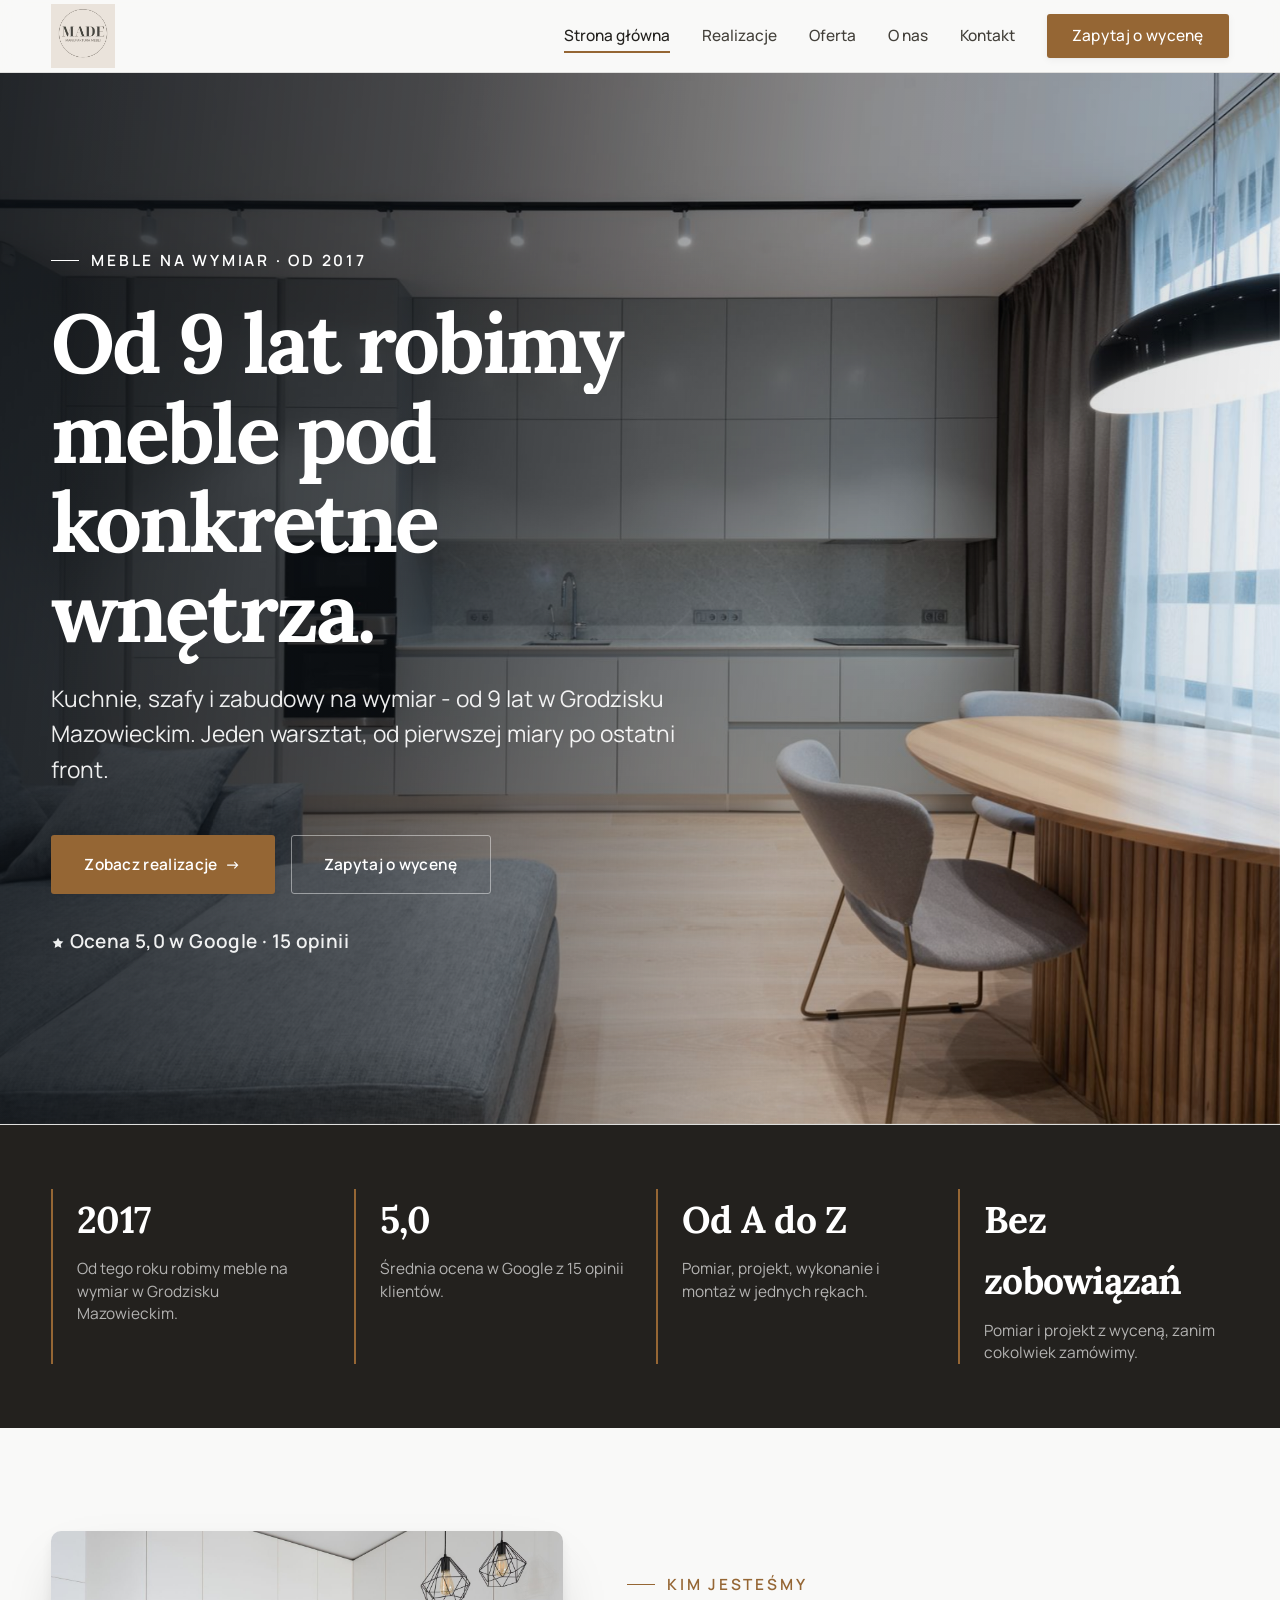
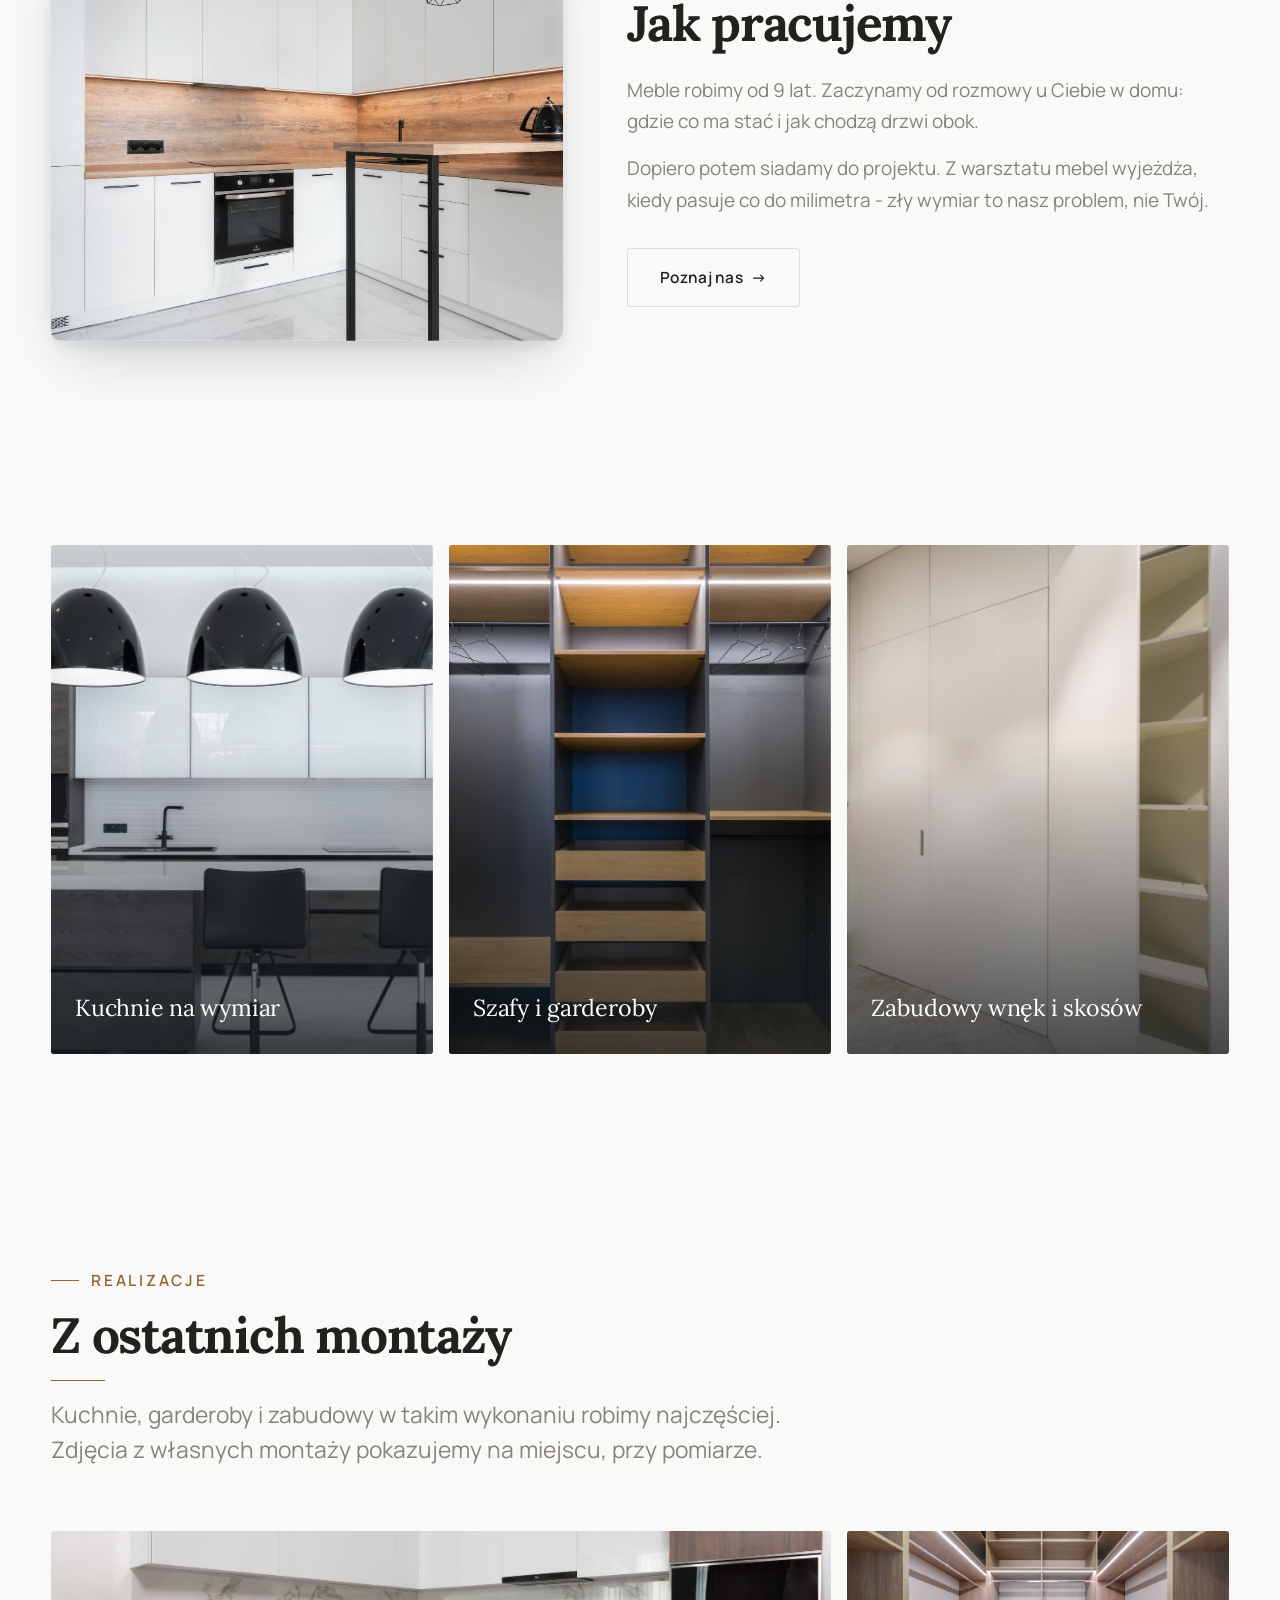
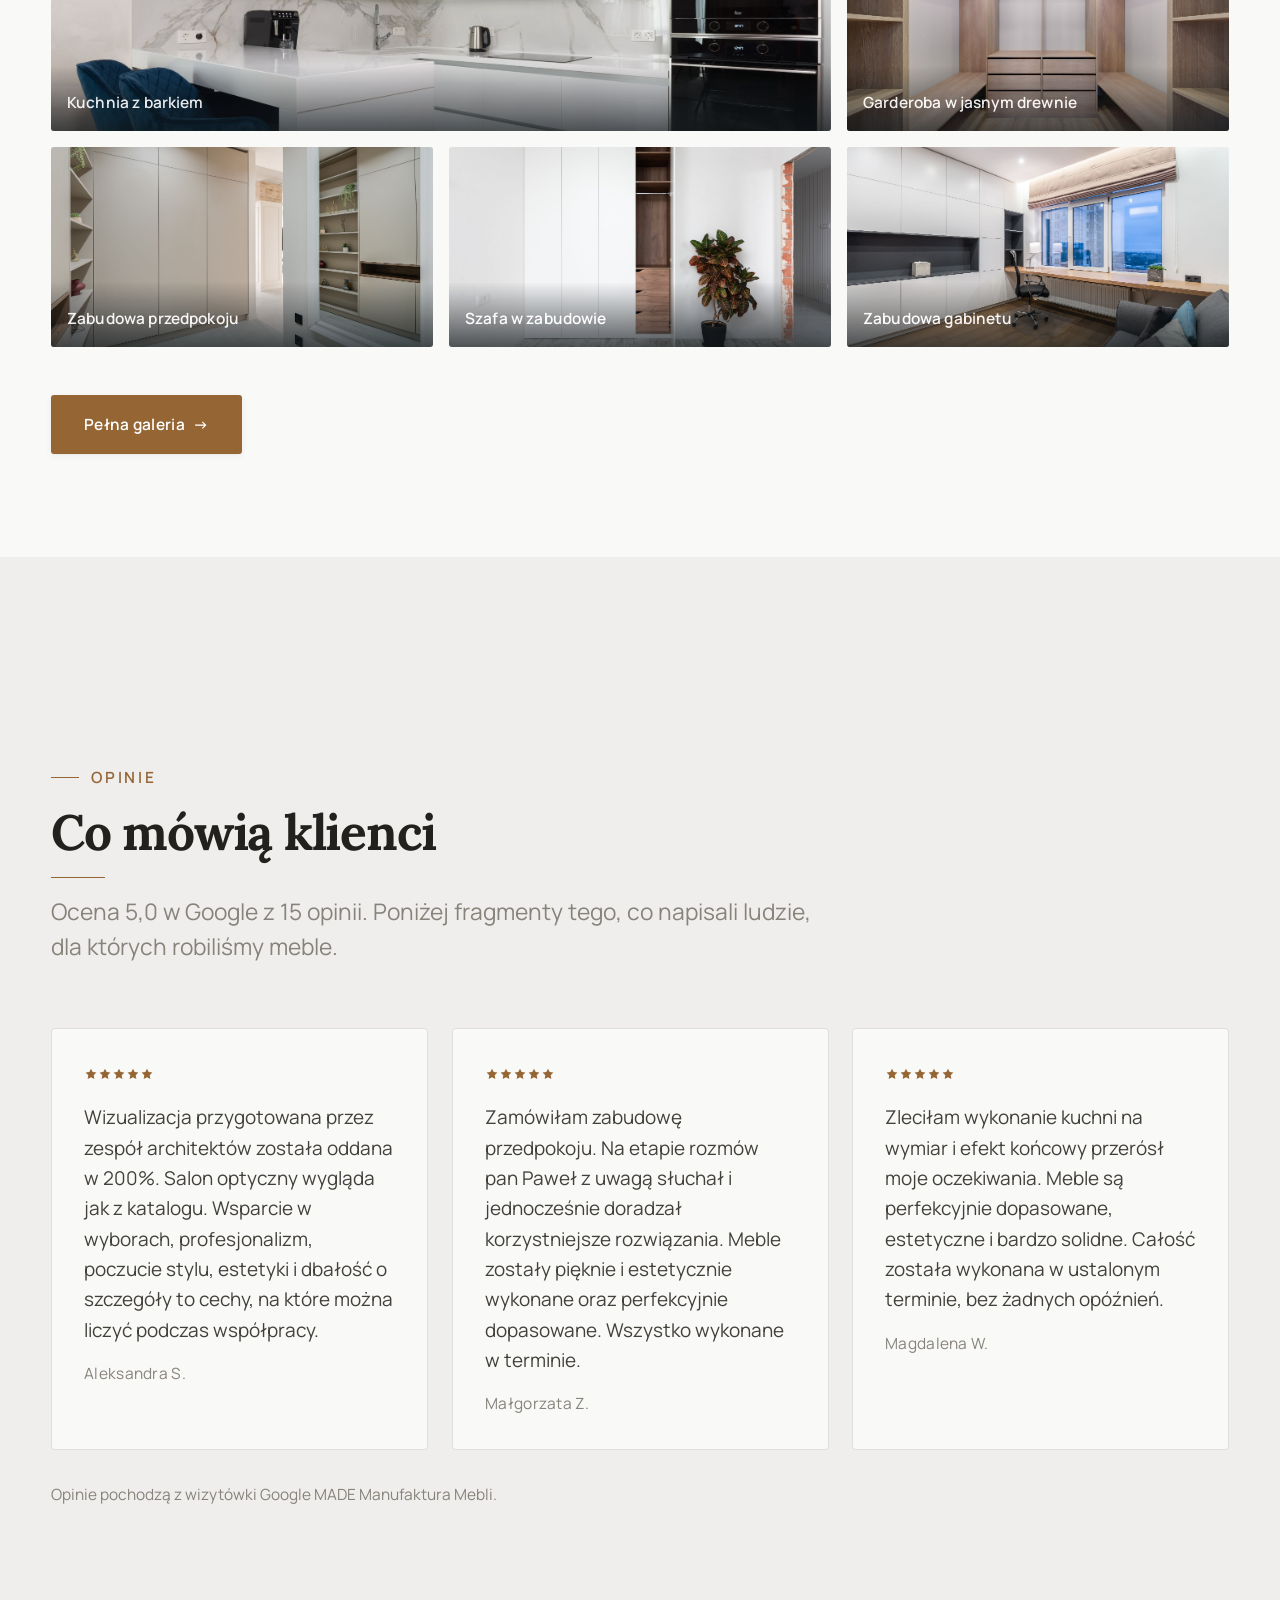
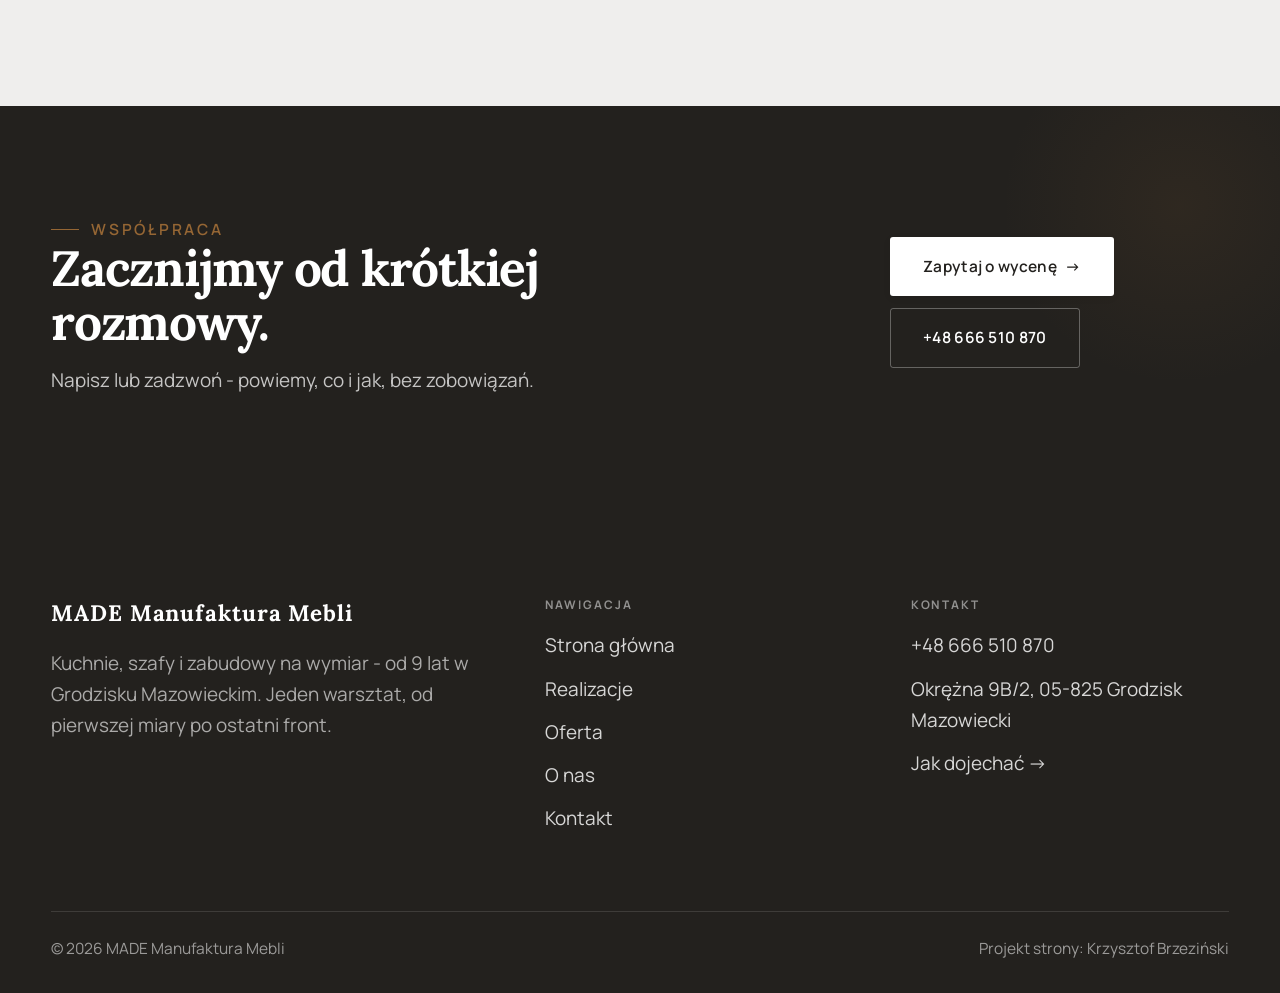
==== index.html @ d3eb8e63 "Demo strony: MADE Manufaktura Mebli (Grodzisk Mazowiecki)" ====
<!DOCTYPE html>
<html lang="pl">
<head>
<meta charset="UTF-8">
<meta name="viewport" content="width=device-width, initial-scale=1.0">
<title>Meble na wymiar Grodzisk Mazowiecki - kuchnie i szafy | MADE Manufaktura Mebli</title>
<meta name="description" content="Meble na wymiar w Grodzisku Mazowieckim: kuchnie, szafy i zabudowy pod Twoje wnętrze. Bezpłatny pomiar i projekt, jedna cena, montaż z gwarancją. Zadzwoń: 666 510 870.">
<link rel="preconnect" href="https://fonts.googleapis.com">
<link rel="preconnect" href="https://fonts.gstatic.com" crossorigin>
<link href="https://fonts.googleapis.com/css2?family=Lora:wght@500;600;700&family=Manrope:wght@400;500;600&display=swap" rel="stylesheet">
<link rel="stylesheet" href="assets/styles.css">
</head>
<body>

<header class="nav">
  <div class="wrap nav-inner">
    <a class="brand brand-has-logo" href="index.html"><img class="brand-logo" src="img/logo.jpg" alt="MADE Manufaktura Mebli"></a>
    <nav class="nav-links">
      <a href="index.html" class="active">Strona główna</a>
      <a href="realizacje.html">Realizacje</a>
      <a href="oferta.html">Oferta</a>
      <a href="o-nas.html">O nas</a>
      <a href="kontakt.html">Kontakt</a>
      <a href="kontakt.html" class="btn btn-accent">Zapytaj o wycenę</a>
    </nav>
    <button class="nav-toggle" aria-label="Menu"><span></span><span></span><span></span></button>
  </div>
</header>

<section class="hero-cine">
  <img src="img/hero.jpg" alt="MADE Manufaktura Mebli - Od 9 lat robimy meble pod konkretne wnętrza. ">
  <div class="wrap">
    <div class="hero-copy">
      <span class="eyebrow">Meble na wymiar · od 2017</span>
      <h1>Od 9 lat robimy meble pod konkretne wnętrza. </h1>
      <p class="lead">Kuchnie, szafy i zabudowy na wymiar - od 9 lat w Grodzisku Mazowieckim. Jeden warsztat, od pierwszej miary po ostatni front.</p>
      <div class="hero-actions">
        <a href="realizacje.html" class="btn btn-accent">Zobacz realizacje <span class="arr">→</span></a>
        <a href="kontakt.html" class="btn btn-ghost" style="color:#fff;border-color:rgba(255,255,255,.45)">Zapytaj o wycenę</a>
      </div>
      <div style="margin-top:var(--space-6);color:#fff;font-weight:600;letter-spacing:.02em;opacity:.92"><svg class="ico-star" width="14" height="14" viewBox="0 0 24 24" style="vertical-align:-2px" aria-hidden="true"><path d="M12 2.8l2.85 5.8 6.4.93-4.63 4.5 1.1 6.37L12 17.4l-5.72 3 1.1-6.37-4.63-4.5 6.4-.93L12 2.8Z" fill="currentColor"/></svg> Ocena 5,0 w Google · 15 opinii</div>
    </div>
  </div>
</section>
<section class="strip" style="padding-block:0">
  <div class="wrap">
    <div class="item reveal"><div class="k">2017</div><div class="v">Od tego roku robimy meble na wymiar w Grodzisku Mazowieckim.</div></div>
    <div class="item reveal"><div class="k">5,0</div><div class="v">Średnia ocena w Google z 15 opinii klientów.</div></div>
    <div class="item reveal"><div class="k">Od A do Z</div><div class="v">Pomiar, projekt, wykonanie i montaż w jednych rękach.</div></div>
    <div class="item reveal"><div class="k">Bez zobowiązań</div><div class="v">Pomiar i projekt z wyceną, zanim cokolwiek zamówimy.</div></div>
  </div>
</section>
<section>
  <div class="wrap split">
    <div class="split-art reveal"><img src="img/g1.jpg" alt="MADE Manufaktura Mebli - realizacja" loading="lazy"></div>
    <div class="split-copy reveal">
      <span class="eyebrow">Kim jesteśmy</span>
      <h2>Jak pracujemy</h2>
      <p class="muted">Meble robimy od 9 lat. Zaczynamy od rozmowy u Ciebie w domu: gdzie co ma stać i jak chodzą drzwi obok.</p>
      <p class="muted">Dopiero potem siadamy do projektu. Z warsztatu mebel wyjeżdża, kiedy pasuje co do milimetra - zły wymiar to nasz problem, nie Twój.</p>
      <a href="o-nas.html" class="btn btn-ghost">Poznaj nas <span class="arr">→</span></a>
    </div>
  </div>
</section>
<section class="gateways-band">
  <div class="wrap">
    <div class="gateways">
      <a href="oferta.html" class="gateway reveal"><img src="img/g2.jpg" alt="Kuchnie na wymiar" loading="lazy"><span class="g-ttl">Kuchnie na wymiar</span></a>
      <a href="oferta.html" class="gateway reveal"><img src="img/g4.jpg" alt="Szafy i garderoby" loading="lazy"><span class="g-ttl">Szafy i garderoby</span></a>
      <a href="oferta.html" class="gateway reveal"><img src="img/g7.jpg" alt="Zabudowy wnęk i skosów" loading="lazy"><span class="g-ttl">Zabudowy wnęk i skosów</span></a>
    </div>
  </div>
</section>
<section>
  <div class="wrap">
    <div class="head reveal">
      <span class="eyebrow">Realizacje</span>
      <h2>Z ostatnich montaży</h2>
      <p>Kuchnie, garderoby i zabudowy w takim wykonaniu robimy najczęściej. Zdjęcia z własnych montaży pokazujemy na miejscu, przy pomiarze.</p>
    </div>
    <div class="gallery">
      <div class="tile t-two3 reveal"><img src="img/g3.jpg" alt="Kuchnia z barkiem" loading="lazy"><div class="cap">Kuchnia z barkiem</div></div>
      <div class="tile t-third reveal"><img src="img/g5.jpg" alt="Garderoba w jasnym drewnie" loading="lazy"><div class="cap">Garderoba w jasnym drewnie</div></div>
      <div class="tile t-third reveal"><img src="img/g6.jpg" alt="Zabudowa przedpokoju" loading="lazy"><div class="cap">Zabudowa przedpokoju</div></div>
      <div class="tile t-third reveal"><img src="img/g8.jpg" alt="Szafa w zabudowie" loading="lazy"><div class="cap">Szafa w zabudowie</div></div>
      <div class="tile t-third reveal"><img src="img/g9.jpg" alt="Zabudowa gabinetu" loading="lazy"><div class="cap">Zabudowa gabinetu</div></div>
    </div>
    <div style="margin-top:var(--space-7)" class="reveal"><a href="realizacje.html" class="btn btn-accent">Pełna galeria <span class="arr">→</span></a></div>
  </div>
</section>
<section class="opinie">
  <div class="wrap">
    <div class="head reveal">
      <span class="eyebrow">Opinie</span>
      <h2>Co mówią klienci</h2>
      <p>Ocena 5,0 w Google z 15 opinii. Poniżej fragmenty tego, co napisali ludzie, dla których robiliśmy meble.</p>
    </div>
    <div class="opinie-grid">
      <figure class="op-card reveal"><span class="op-star"><svg class="ico-star" width="14" height="14" viewBox="0 0 24 24" style="vertical-align:-2px" aria-hidden="true"><path d="M12 2.8l2.85 5.8 6.4.93-4.63 4.5 1.1 6.37L12 17.4l-5.72 3 1.1-6.37-4.63-4.5 6.4-.93L12 2.8Z" fill="currentColor"/></svg><svg class="ico-star" width="14" height="14" viewBox="0 0 24 24" style="vertical-align:-2px" aria-hidden="true"><path d="M12 2.8l2.85 5.8 6.4.93-4.63 4.5 1.1 6.37L12 17.4l-5.72 3 1.1-6.37-4.63-4.5 6.4-.93L12 2.8Z" fill="currentColor"/></svg><svg class="ico-star" width="14" height="14" viewBox="0 0 24 24" style="vertical-align:-2px" aria-hidden="true"><path d="M12 2.8l2.85 5.8 6.4.93-4.63 4.5 1.1 6.37L12 17.4l-5.72 3 1.1-6.37-4.63-4.5 6.4-.93L12 2.8Z" fill="currentColor"/></svg><svg class="ico-star" width="14" height="14" viewBox="0 0 24 24" style="vertical-align:-2px" aria-hidden="true"><path d="M12 2.8l2.85 5.8 6.4.93-4.63 4.5 1.1 6.37L12 17.4l-5.72 3 1.1-6.37-4.63-4.5 6.4-.93L12 2.8Z" fill="currentColor"/></svg><svg class="ico-star" width="14" height="14" viewBox="0 0 24 24" style="vertical-align:-2px" aria-hidden="true"><path d="M12 2.8l2.85 5.8 6.4.93-4.63 4.5 1.1 6.37L12 17.4l-5.72 3 1.1-6.37-4.63-4.5 6.4-.93L12 2.8Z" fill="currentColor"/></svg></span><blockquote>Wizualizacja przygotowana przez zespół architektów została oddana w 200%. Salon optyczny wygląda jak z katalogu. Wsparcie w wyborach, profesjonalizm, poczucie stylu, estetyki i dbałość o szczegóły to cechy, na które można liczyć podczas współpracy.</blockquote><span class="op-autor">Aleksandra S.</span></figure>
      <figure class="op-card reveal"><span class="op-star"><svg class="ico-star" width="14" height="14" viewBox="0 0 24 24" style="vertical-align:-2px" aria-hidden="true"><path d="M12 2.8l2.85 5.8 6.4.93-4.63 4.5 1.1 6.37L12 17.4l-5.72 3 1.1-6.37-4.63-4.5 6.4-.93L12 2.8Z" fill="currentColor"/></svg><svg class="ico-star" width="14" height="14" viewBox="0 0 24 24" style="vertical-align:-2px" aria-hidden="true"><path d="M12 2.8l2.85 5.8 6.4.93-4.63 4.5 1.1 6.37L12 17.4l-5.72 3 1.1-6.37-4.63-4.5 6.4-.93L12 2.8Z" fill="currentColor"/></svg><svg class="ico-star" width="14" height="14" viewBox="0 0 24 24" style="vertical-align:-2px" aria-hidden="true"><path d="M12 2.8l2.85 5.8 6.4.93-4.63 4.5 1.1 6.37L12 17.4l-5.72 3 1.1-6.37-4.63-4.5 6.4-.93L12 2.8Z" fill="currentColor"/></svg><svg class="ico-star" width="14" height="14" viewBox="0 0 24 24" style="vertical-align:-2px" aria-hidden="true"><path d="M12 2.8l2.85 5.8 6.4.93-4.63 4.5 1.1 6.37L12 17.4l-5.72 3 1.1-6.37-4.63-4.5 6.4-.93L12 2.8Z" fill="currentColor"/></svg><svg class="ico-star" width="14" height="14" viewBox="0 0 24 24" style="vertical-align:-2px" aria-hidden="true"><path d="M12 2.8l2.85 5.8 6.4.93-4.63 4.5 1.1 6.37L12 17.4l-5.72 3 1.1-6.37-4.63-4.5 6.4-.93L12 2.8Z" fill="currentColor"/></svg></span><blockquote>Zamówiłam zabudowę przedpokoju. Na etapie rozmów pan Paweł z uwagą słuchał i jednocześnie doradzał korzystniejsze rozwiązania. Meble zostały pięknie i estetycznie wykonane oraz perfekcyjnie dopasowane. Wszystko wykonane w terminie.</blockquote><span class="op-autor">Małgorzata Z.</span></figure>
      <figure class="op-card reveal"><span class="op-star"><svg class="ico-star" width="14" height="14" viewBox="0 0 24 24" style="vertical-align:-2px" aria-hidden="true"><path d="M12 2.8l2.85 5.8 6.4.93-4.63 4.5 1.1 6.37L12 17.4l-5.72 3 1.1-6.37-4.63-4.5 6.4-.93L12 2.8Z" fill="currentColor"/></svg><svg class="ico-star" width="14" height="14" viewBox="0 0 24 24" style="vertical-align:-2px" aria-hidden="true"><path d="M12 2.8l2.85 5.8 6.4.93-4.63 4.5 1.1 6.37L12 17.4l-5.72 3 1.1-6.37-4.63-4.5 6.4-.93L12 2.8Z" fill="currentColor"/></svg><svg class="ico-star" width="14" height="14" viewBox="0 0 24 24" style="vertical-align:-2px" aria-hidden="true"><path d="M12 2.8l2.85 5.8 6.4.93-4.63 4.5 1.1 6.37L12 17.4l-5.72 3 1.1-6.37-4.63-4.5 6.4-.93L12 2.8Z" fill="currentColor"/></svg><svg class="ico-star" width="14" height="14" viewBox="0 0 24 24" style="vertical-align:-2px" aria-hidden="true"><path d="M12 2.8l2.85 5.8 6.4.93-4.63 4.5 1.1 6.37L12 17.4l-5.72 3 1.1-6.37-4.63-4.5 6.4-.93L12 2.8Z" fill="currentColor"/></svg><svg class="ico-star" width="14" height="14" viewBox="0 0 24 24" style="vertical-align:-2px" aria-hidden="true"><path d="M12 2.8l2.85 5.8 6.4.93-4.63 4.5 1.1 6.37L12 17.4l-5.72 3 1.1-6.37-4.63-4.5 6.4-.93L12 2.8Z" fill="currentColor"/></svg></span><blockquote>Zleciłam wykonanie kuchni na wymiar i efekt końcowy przerósł moje oczekiwania. Meble są perfekcyjnie dopasowane, estetyczne i bardzo solidne. Całość została wykonana w ustalonym terminie, bez żadnych opóźnień.</blockquote><span class="op-autor">Magdalena W.</span></figure>
    </div>
    <p class="op-zrodlo reveal">Opinie pochodzą z wizytówki Google MADE Manufaktura Mebli.</p>
  </div>
</section>
<section class="cta">
  <div class="wrap">
    <div class="reveal">
      <span class="eyebrow">Współpraca</span>
      <h2>Zacznijmy od krótkiej rozmowy.</h2>
      <p>Napisz lub zadzwoń - powiemy, co i jak, bez zobowiązań.</p>
    </div>
    <div class="cta-actions reveal">
      <a href="kontakt.html" class="btn btn-light">Zapytaj o wycenę <span class="arr">→</span></a>
      <a href="tel:+48666510870" class="btn btn-ghost" style="color:#fff;border-color:rgba(255,255,255,.3)">+48 666 510 870</a>
    </div>
  </div>
</section>

<footer>
  <div class="wrap">
    <div class="foot-grid">
      <div class="foot-brand">
        <div class="name">MADE Manufaktura Mebli</div>
        <p>Kuchnie, szafy i zabudowy na wymiar - od 9 lat w Grodzisku Mazowieckim. Jeden warsztat, od pierwszej miary po ostatni front.</p>
      </div>
      <div class="foot-col">
        <h4>Nawigacja</h4>
        <a href="index.html">Strona główna</a>
        <a href="realizacje.html">Realizacje</a>
        <a href="oferta.html">Oferta</a>
        <a href="o-nas.html">O nas</a>
        <a href="kontakt.html">Kontakt</a>
      </div>
      <div class="foot-col">
        <h4>Kontakt</h4>
        <a href="tel:+48666510870">+48 666 510 870</a>
        <p>Okrężna 9B/2, 05-825 Grodzisk Mazowiecki</p>
        <a href="https://maps.app.goo.gl/CRPHok8qt2cSc8wXA" target="_blank" rel="noopener">Jak dojechać →</a>
      </div>
    </div>
    <div class="foot-bot">
      <span>© 2026 MADE Manufaktura Mebli</span>
      <span>Projekt strony: Krzysztof Brzeziński</span>
    </div>
  </div>
</footer>


<script src="assets/main.js"></script>
</body>
</html>
---- assets/styles.css ----
/* ============================================================
   STOLBASZ — premium, architektoniczny B2B fit-out
   Jasna paleta, zero brązu. System wg premium-web-craft.
   Projekt strony: Krzysztof Brzeziński
   ============================================================ */

:root{
  /* PALETA — jasna, architektoniczna, chłodna */
  --paper:#F3F1EC;          /* główne tło */
  --paper-2:#E6E3DB;        /* sekcje alternatywne (chłodny jasny szary) */
  --paper-3:#E6E3DB;        /* delikatne wypełnienia */
  --ink:#23211E;            /* tekst główny — chłodny grafit */
  --ink-soft:#43403A;       /* nagłówki drugorzędne */
  --muted:#87837A;          /* tekst poboczny */
  --line:rgba(35,33,30,.12);/* hairline */
  --accent:#8A6B3C;         /* stonowany petrol-slate — jedyny akcent */
  --accent-d:#6E5430;
  --accent-soft:rgba(138,107,60,.10);
  --dark:#23211E;           /* sekcje ciemne (stopka/CTA) */

  /* ODSTĘPY — skala 4/8 */
  --space-1:4px; --space-2:8px; --space-3:12px; --space-4:16px; --space-5:24px;
  --space-6:32px; --space-7:48px; --space-8:64px; --space-9:96px; --space-10:128px;

  /* TYPOGRAFIA — fluid clamp() (skala podbita 16.07.2026: większe, czytelniejsze litery — uwaga Adama) */
  --text-sm:clamp(.9rem,.87rem + .12vw,1rem);
  --text-base:clamp(1.08rem,1.04rem + .18vw,1.2rem);
  --text-lg:clamp(1.24rem,1.15rem + .34vw,1.44rem);
  --text-h3:clamp(1.34rem,1.22rem + .55vw,1.66rem);
  --text-h2:clamp(2.1rem,1.66rem + 2.1vw,3.1rem);
  --text-h1:clamp(2.9rem,2.1rem + 4vw,5.1rem);

  /* PROMIENIE — architektoniczne, raczej ostre */
  --r-sm:3px; --r-md:6px; --r-lg:10px;

  /* RUCH */
  --ease:cubic-bezier(.25,.46,.45,.94); --dur:.24s;

  /* CIENIE — miękkie, warstwowe */
  --sh-sm:0 1px 2px rgba(16,24,32,.04), 0 2px 8px rgba(16,24,32,.05);
  --sh-md:0 2px 6px rgba(16,24,32,.05), 0 12px 28px -8px rgba(16,24,32,.12);
  --sh-lg:0 6px 14px rgba(16,24,32,.07), 0 26px 56px -18px rgba(16,24,32,.22);

  --hairline:1px solid var(--line);

  --font-display:'Lora',serif;
  --font-body:'Manrope',sans-serif;
}

*{box-sizing:border-box;margin:0;padding:0}
html{scroll-behavior:smooth}
body{
  font-family:var(--font-body);
  font-size:var(--text-base);
  line-height:1.65;
  color:var(--ink);
  background:var(--paper);
  -webkit-font-smoothing:antialiased;
  text-rendering:optimizeLegibility;
}
img{max-width:100%;display:block}
a{color:inherit;text-decoration:none}

.wrap{width:min(92%,1180px);margin-inline:auto}
section{padding-block:clamp(52px,6.5vw,96px)}

h1,h2,h3{font-family:var(--font-display);font-weight:700;line-height:1.08;letter-spacing:-.02em;color:var(--ink)}
h1{font-size:var(--text-h1);letter-spacing:-.035em}
h2{font-size:var(--text-h2);letter-spacing:-.025em}
h3{font-size:var(--text-h3)}
p{max-width:65ch}

.eyebrow{
  font-family:var(--font-body);
  font-size:var(--text-sm);
  font-weight:600;
  letter-spacing:.18em;
  text-transform:uppercase;
  color:var(--accent);
  display:inline-flex;align-items:center;gap:var(--space-3);
}
.eyebrow::before{content:"";width:28px;height:1px;background:var(--accent);display:inline-block}

.muted{color:var(--muted)}
.lead{font-size:var(--text-lg);line-height:1.55;color:var(--ink-soft);max-width:50ch}

/* ---------- BUTTONS ---------- */
.btn{
  display:inline-flex;align-items:center;gap:var(--space-2);
  font-weight:600;font-size:var(--text-sm);letter-spacing:.02em;
  padding:var(--space-4) var(--space-6);
  border-radius:var(--r-sm);
  transition:transform var(--dur) var(--ease),box-shadow var(--dur) var(--ease),background var(--dur) var(--ease);
  cursor:pointer;border:1px solid transparent;
}
.btn-accent{background:var(--accent);color:#fff;box-shadow:var(--sh-sm)}
.btn-accent:hover{background:var(--accent-d);transform:translateY(-2px);box-shadow:var(--sh-md)}
.btn-accent:active{transform:translateY(0);box-shadow:var(--sh-sm)}
.btn-ghost{background:transparent;color:var(--ink);border-color:var(--line)}
.btn-ghost:hover{border-color:var(--accent);color:var(--accent);transform:translateY(-2px)}
.btn-light{background:#fff;color:var(--ink);box-shadow:var(--sh-sm)}
.btn-light:hover{transform:translateY(-2px);box-shadow:var(--sh-md)}
.btn .arr{transition:transform var(--dur) var(--ease)}
.btn:hover .arr{transform:translateX(4px)}

/* ---------- NAV ---------- */
.nav{
  position:sticky;top:0;z-index:50;
  background:color-mix(in srgb,var(--paper) 88%,transparent);
  backdrop-filter:saturate(140%) blur(10px);
  border-bottom:var(--hairline);
}
.nav-inner{display:flex;align-items:center;justify-content:space-between;height:72px}
.brand{display:flex;flex-direction:column;line-height:1}
.brand .name{font-family:var(--font-display);font-weight:800;font-size:1.35rem;letter-spacing:.04em}
.brand .sub{font-size:.62rem;letter-spacing:.34em;text-transform:uppercase;color:var(--muted);margin-top:5px}
.nav-links{display:flex;align-items:center;gap:var(--space-6)}
.nav-links a{font-size:var(--text-sm);font-weight:500;color:var(--ink-soft);position:relative;padding-block:4px;transition:color var(--dur) var(--ease)}
.nav-links a::after{content:"";position:absolute;left:0;bottom:0;width:0;height:1.5px;background:var(--accent);transition:width var(--dur) var(--ease)}
.nav-links a:hover,.nav-links a.active{color:var(--ink)}
.nav-links a:hover::after,.nav-links a.active::after{width:100%}
.nav-links .btn{padding:var(--space-2) var(--space-5)}
/* przyciski w nav: właściwy kolor (przebij .nav-links a) + bez podkreślenia */
.nav-links a.btn-accent{color:#fff}
.nav-links a.btn-ghost,.nav-links a.btn-light{color:var(--ink)}
.nav-links a.btn::after{display:none}
.nav-toggle{display:none;background:none;border:none;cursor:pointer;flex-direction:column;gap:5px;padding:8px}
.nav-toggle span{width:24px;height:2px;background:var(--ink);transition:var(--dur)}

/* ---------- HERO (split) ---------- */
.hero{position:relative;overflow:hidden;border-bottom:var(--hairline)}
.hero-grid{display:grid;grid-template-columns:1.05fr .95fr;gap:clamp(24px,4vw,60px);align-items:center;
  padding-block:clamp(36px,4.5vw,64px)}
.hero-copy .eyebrow{margin-bottom:var(--space-5)}
.hero-copy h1{margin-bottom:var(--space-5)}
.hero-copy .lead{margin-bottom:var(--space-7)}
.hero-actions{display:flex;flex-wrap:wrap;gap:var(--space-4)}
.hero-art{position:relative;aspect-ratio:4/3;border-radius:var(--r-lg);overflow:hidden;box-shadow:var(--sh-lg)}
.hero-art img{width:100%;height:100%;object-fit:cover}
.hero-art::after{content:"";position:absolute;inset:0;background:linear-gradient(180deg,transparent 55%,rgba(18,24,28,.28))}
.hero-badge{position:absolute;left:var(--space-5);bottom:var(--space-5);z-index:2;
  background:rgba(252,252,251,.94);backdrop-filter:blur(4px);
  border-radius:var(--r-md);padding:var(--space-4) var(--space-5);box-shadow:var(--sh-md);max-width:78%}
.hero-badge strong{display:block;font-family:var(--font-display);font-size:1rem;letter-spacing:-.01em}
.hero-badge span{font-size:var(--text-sm);color:var(--muted)}

/* ---------- HERO duży / kinowy (strona główna) ---------- */
.hero-cine{position:relative;min-height:clamp(560px,82vh,840px);min-height:clamp(560px,82svh,840px);display:flex;align-items:center;overflow:hidden;border-bottom:var(--hairline)}
.hero-cine>img{position:absolute;inset:0;width:100%;height:100%;object-fit:cover;z-index:0}
.hero-cine::after{content:"";position:absolute;inset:0;z-index:1;
  background:linear-gradient(95deg,rgba(13,18,23,.86) 0%,rgba(13,18,23,.64) 32%,rgba(13,18,23,.24) 62%,rgba(13,18,23,.04) 100%)}
.hero-cine .wrap{position:relative;z-index:2;padding-block:var(--space-8)}
.hero-cine .hero-copy{max-width:660px}
.hero-cine .eyebrow{color:#fff;margin-bottom:var(--space-5)}
.hero-cine .eyebrow::before{background:#fff}
.hero-cine h1{color:#fff;margin-bottom:var(--space-5);font-size:clamp(2.9rem,2rem + 4.4vw,5.2rem)}
.hero-cine .lead{color:rgba(255,255,255,.92);max-width:48ch;margin-bottom:var(--space-7)}
.hero-cine .hero-actions{display:flex;flex-wrap:wrap;gap:var(--space-4)}
@media(max-width:680px){
  .hero-cine{min-height:clamp(520px,76vh,640px);min-height:clamp(520px,76svh,640px);align-items:flex-end}
  .hero-cine::after{background:linear-gradient(0deg,rgba(13,18,23,.9) 6%,rgba(13,18,23,.45) 55%,rgba(13,18,23,.25) 100%)}
  .hero-cine .wrap{padding-bottom:var(--space-9)}
}

/* full-bleed hero variant (podstrony) */
.pagehead{position:relative;min-height:46vh;min-height:46svh;display:flex;align-items:flex-end;overflow:hidden;border-bottom:var(--hairline)}
.pagehead img{position:absolute;inset:0;width:100%;height:100%;object-fit:cover}
.pagehead::after{content:"";position:absolute;inset:0;background:linear-gradient(180deg,rgba(18,24,28,.25),rgba(18,24,28,.62))}
.pagehead .wrap{position:relative;z-index:2;padding-block:var(--space-9);color:#fff}
.pagehead h1{color:#fff;max-width:18ch}
.pagehead .eyebrow{color:#fff}
.pagehead .eyebrow::before{background:#fff}
.pagehead p{color:rgba(255,255,255,.86);margin-top:var(--space-4);max-width:54ch}

/* ---------- STRIP (pasek skrótów / liczby) ---------- */
.strip{background:var(--dark);color:#fff}
.strip .wrap{display:grid;grid-template-columns:repeat(4,1fr);gap:var(--space-6);padding-block:var(--space-8)}
.strip .item .k{font-family:var(--font-display);font-size:clamp(1.6rem,1.2rem + 1.4vw,2.4rem);font-weight:800;letter-spacing:-.02em;color:#fff}
.strip .item .v{font-size:var(--text-sm);color:rgba(255,255,255,.66);margin-top:var(--space-2);line-height:1.45}
.strip .item{border-left:2px solid var(--accent);padding-left:var(--space-5)}

/* ---------- SECTION HEAD ---------- */
.head{max-width:48rem;margin-bottom:var(--space-8)}
.head.center{margin-inline:auto;text-align:center}
.head .eyebrow{margin-bottom:var(--space-4)}
.head h2{margin-bottom:var(--space-4)}
.head p{color:var(--muted);font-size:var(--text-lg);line-height:1.55}
.head.center p{margin-inline:auto}

/* ---------- INTRO SPLIT ---------- */
.split{display:grid;grid-template-columns:.92fr 1.08fr;gap:clamp(28px,5vw,80px);align-items:center}
.split.rev{grid-template-columns:1.08fr .92fr}
.split.rev .split-art{order:-1}
.split-art{position:relative;aspect-ratio:5/4;border-radius:var(--r-lg);overflow:hidden;box-shadow:var(--sh-lg)}
.split-art img{width:100%;height:100%;object-fit:cover}
.split-copy h2{margin-bottom:var(--space-5)}
.split-copy p+p{margin-top:var(--space-4)}
.split-copy .btn{margin-top:var(--space-6)}

/* ---------- SERVICES (zakres) ---------- */
.svc-grid{display:grid;grid-template-columns:repeat(auto-fit,minmax(280px,1fr));gap:var(--space-5)}
.svc{background:#fff;border:var(--hairline);border-radius:var(--r-md);padding:var(--space-7) var(--space-6);
  transition:transform var(--dur) var(--ease),box-shadow var(--dur) var(--ease),border-color var(--dur) var(--ease);
  position:relative;overflow:hidden}
.svc::before{content:"";position:absolute;left:0;top:0;width:3px;height:0;background:var(--accent);transition:height var(--dur) var(--ease)}
.svc:hover{transform:translateY(-4px);box-shadow:var(--sh-md);border-color:transparent}
.svc:hover::before{height:100%}
.svc .ic{font-family:var(--font-display);font-size:.8rem;font-weight:700;letter-spacing:.12em;color:var(--accent);margin-bottom:var(--space-4)}
.svc h3{margin-bottom:var(--space-3);font-size:1.22rem}
.svc p{color:var(--muted);font-size:var(--text-base);line-height:1.6}

/* big detailed service rows */
.svc-row{display:grid;grid-template-columns:.8fr 1.2fr;gap:clamp(20px,4vw,60px);align-items:center;padding-block:var(--space-8)}
.svc-row+.svc-row{border-top:var(--hairline)}
.svc-row.rev{grid-template-columns:1.2fr .8fr}
.svc-row.rev .svc-row-art{order:-1}
.svc-row-art{aspect-ratio:4/3;border-radius:var(--r-md);overflow:hidden;box-shadow:var(--sh-md)}
.svc-row-art img{width:100%;height:100%;object-fit:cover}
.svc-row h3{font-size:1.5rem;margin-bottom:var(--space-4)}
.svc-row .num{font-family:var(--font-display);font-size:.85rem;font-weight:700;letter-spacing:.14em;color:var(--accent);display:block;margin-bottom:var(--space-3)}
.svc-row ul{list-style:none;margin-top:var(--space-4);display:flex;flex-direction:column;gap:var(--space-2)}
.svc-row li{position:relative;padding-left:var(--space-5);color:var(--muted);font-size:var(--text-base)}
.svc-row li::before{content:"";position:absolute;left:0;top:.62em;width:8px;height:1px;background:var(--accent)}

/* ---------- GALLERY (realizacje) ---------- */
.gallery{display:grid;grid-template-columns:repeat(12,1fr);gap:var(--space-4);grid-auto-rows:200px}
/* GALERIA MASONRY — pionowe zdjęcia (portrety beauty/wellness) bez przycinania: kolumny, height auto */
.gallery-masonry{column-count:3;column-gap:var(--space-4)}
@media(max-width:900px){.gallery-masonry{column-count:2}}
@media(max-width:560px){.gallery-masonry{column-count:1}}
.gallery-masonry .m-tile{break-inside:avoid;margin:0 0 var(--space-4);padding:0;position:relative;overflow:hidden;border-radius:var(--r-md);border:1px solid var(--line)}
.gallery-masonry .m-tile img{width:100%;height:auto;display:block}
.gallery-masonry .m-tile .cap{position:absolute;left:0;right:0;bottom:0;padding:var(--space-4);color:#fff;background:linear-gradient(0deg,rgba(0,0,0,.55),transparent);font-size:var(--text-sm)}
.gallery-masonry .m-tile .cap small{display:block;font-weight:400;opacity:.78;letter-spacing:.04em;text-transform:uppercase;font-size:.66rem;margin-top:3px}
.tile{position:relative;overflow:hidden;border-radius:var(--r-md);box-shadow:var(--sh-sm);
  transition:transform var(--dur) var(--ease),box-shadow var(--dur) var(--ease)}
.tile img{width:100%;height:100%;object-fit:cover;transition:transform .6s var(--ease)}
.tile:hover{box-shadow:var(--sh-md)}
.tile:hover img{transform:scale(1.05)}
.tile .cap{position:absolute;left:0;right:0;bottom:0;padding:var(--space-5) var(--space-4) var(--space-4);
  background:linear-gradient(transparent,rgba(18,24,28,.78));color:#fff;
  font-size:var(--text-sm);font-weight:600;letter-spacing:.01em;
  opacity:0;transform:translateY(8px);transition:var(--dur) var(--ease)}
.tile:hover .cap{opacity:1;transform:translateY(0)}
.tile .cap small{display:block;font-weight:400;opacity:.78;letter-spacing:.04em;text-transform:uppercase;font-size:.66rem;margin-top:3px}
/* bento spans */
.t-wide{grid-column:span 6}
.t-tall{grid-column:span 6;grid-row:span 2}
.t-std{grid-column:span 6}
.t-third{grid-column:span 4}
.t-two3{grid-column:span 8}

/* ---------- TRUST / WIARYGODNOŚĆ ---------- */
.trust{background:var(--paper-2)}
.trust-grid{display:grid;grid-template-columns:repeat(auto-fit,minmax(240px,1fr));gap:var(--space-5);margin-top:var(--space-7)}
.trust-card{background:#fff;border-radius:var(--r-md);padding:var(--space-7) var(--space-6);box-shadow:var(--sh-sm);border-top:3px solid var(--accent)}
.trust-card .big{font-family:var(--font-display);font-size:clamp(1.8rem,1.3rem + 1.6vw,2.6rem);font-weight:800;letter-spacing:-.02em;color:var(--ink);line-height:1}
.trust-card h3{font-size:1.12rem;margin:var(--space-3) 0 var(--space-2)}
.trust-card p{color:var(--muted);font-size:var(--text-base);line-height:1.55}

/* ---------- CTA band ---------- */
.cta{background:var(--dark);color:#fff;position:relative;overflow:hidden}
.cta .wrap{display:grid;grid-template-columns:1.4fr .6fr;gap:var(--space-7);align-items:center;position:relative;z-index:2}
.cta h2{color:#fff;max-width:20ch}
.cta p{color:rgba(255,255,255,.74);margin-top:var(--space-4)}
.cta-actions{display:flex;flex-direction:column;gap:var(--space-3);align-items:flex-start}
.cta::before{content:"";position:absolute;right:-80px;top:-80px;width:360px;height:360px;border-radius:50%;
  background:radial-gradient(circle,var(--accent-soft),transparent 70%)}

/* ---------- CONTACT ---------- */
.contact-grid{display:grid;grid-template-columns:.85fr 1.15fr;gap:clamp(28px,4vw,56px);align-items:start}
.info-list{display:flex;flex-direction:column;gap:var(--space-2)}
.info-row{display:flex;gap:var(--space-4);align-items:flex-start;padding-block:var(--space-4);border-bottom:var(--hairline)}
.info-row .ic{flex:none;width:42px;height:42px;display:grid;place-items:center;border-radius:50%;
  background:var(--accent-soft);color:var(--accent);font-size:1.05rem}
.info-row .lbl{font-size:.72rem;letter-spacing:.14em;text-transform:uppercase;color:var(--muted)}
.info-row .val{font-weight:600;font-size:var(--text-base);margin-top:2px}
.info-row a.val:hover{color:var(--accent)}
.map{border:none;border-radius:var(--r-lg);box-shadow:var(--sh-md);width:100%;height:100%;min-height:380px;filter:grayscale(.2) contrast(1.02)}
.form{background:#fff;border:var(--hairline);border-radius:var(--r-lg);padding:clamp(24px,3vw,40px);box-shadow:var(--sh-sm)}
.form .fld{margin-bottom:var(--space-5)}
.form label{display:block;font-size:var(--text-sm);font-weight:600;margin-bottom:var(--space-2)}
.form input,.form textarea{width:100%;font-family:inherit;font-size:var(--text-base);color:var(--ink);
  padding:var(--space-4);border:var(--hairline);border-radius:var(--r-sm);background:var(--paper);transition:border-color var(--dur)}
.form input:focus,.form textarea:focus{outline:none;border-color:var(--accent);background:#fff}
.form textarea{resize:vertical;min-height:120px}
.form .note{font-size:var(--text-sm);color:var(--muted);margin-top:var(--space-3)}

/* ---------- FOOTER ---------- */
footer{background:var(--dark);color:#fff;padding-block:var(--space-9) var(--space-6)}
.foot-grid{display:grid;grid-template-columns:1.4fr 1fr 1fr;gap:var(--space-7);margin-bottom:var(--space-8)}
.foot-brand .name{font-family:var(--font-display);font-weight:800;font-size:1.4rem;letter-spacing:.04em}
.foot-brand p{color:rgba(255,255,255,.62);margin-top:var(--space-4);font-size:var(--text-base);max-width:38ch}
.foot-col h4{font-size:.74rem;letter-spacing:.16em;text-transform:uppercase;color:rgba(255,255,255,.5);margin-bottom:var(--space-4)}
.foot-col a,.foot-col p{display:block;color:rgba(255,255,255,.82);font-size:var(--text-base);margin-bottom:var(--space-3)}
.foot-col a:hover{color:#fff}
.foot-bot{border-top:1px solid rgba(255,255,255,.12);padding-top:var(--space-5);display:flex;justify-content:space-between;flex-wrap:wrap;gap:var(--space-3);
  font-size:var(--text-sm);color:rgba(255,255,255,.55)}
.foot-bot a:hover{color:#fff}

/* ---------- REVEAL ---------- */
.reveal{opacity:0;transform:translateY(22px);transition:opacity .6s var(--ease),transform .6s var(--ease)}
.reveal.in{opacity:1;transform:none}

/* ---------- RESPONSIVE ---------- */
@media(max-width:920px){
  .hero-grid,.split,.split.rev,.svc-row,.svc-row.rev,.cta .wrap,.contact-grid,.foot-grid{grid-template-columns:1fr}
  .split.rev .split-art,.svc-row.rev .svc-row-art{order:0}
  .hero-art{aspect-ratio:16/10;max-height:420px}
  .strip .wrap{grid-template-columns:repeat(2,1fr);gap:var(--space-7)}
  .gallery{grid-auto-rows:180px}
  .t-wide,.t-tall,.t-std,.t-third,.t-two3{grid-column:span 6}
  .t-tall{grid-row:span 1}
  .cta-actions{flex-direction:row;flex-wrap:wrap}
  .foot-grid{gap:var(--space-6)}
}
@media(max-width:680px){
  .nav-links{position:fixed;inset:72px 0 auto 0;background:var(--paper);flex-direction:column;align-items:stretch;
    gap:0;padding:var(--space-4) 6%;border-bottom:var(--hairline);box-shadow:var(--sh-md);
    transform:translateY(-120%);transition:transform var(--dur) var(--ease)}
  .nav-links.open{transform:translateY(0)}
  .nav-links a{padding-block:var(--space-4);border-bottom:var(--hairline)}
  .nav-links .btn{margin-top:var(--space-3);justify-content:center}
  .nav-toggle{display:flex}
  .strip .wrap{grid-template-columns:1fr}
  .gallery{grid-template-columns:repeat(6,1fr)}
  .foot-grid{grid-template-columns:1fr}
}
@media(prefers-reduced-motion:reduce){
  *{animation-duration:.01ms!important;transition:none!important}
  .reveal{opacity:1!important;transform:none!important}
  html{scroll-behavior:auto}
}

/* ============================================================
   PREMIUM LAYER — destylat deep-researchu branż (anty-AI, spokój).
   Zmienne STOLBASZ (--accent/--ink/--paper/--line/--dark). Ruch ledwo
   zauważalny, krzywa cubic-bezier(.16,.84,.44,1); prefers-reduced-motion
   pokryte blanketem wyżej. Karty hairline zamiast cieni = #1 sygnał „nie-AI".
   ============================================================ */

/* więcej oddechu między sekcjami (liderzy: 110-130px) */
section{padding-block:clamp(64px,8vw,128px)}

/* 1) Aksamitny reveal — dłuższa, miękka krzywa zamiast „skoku" */
.reveal{transition:opacity .9s cubic-bezier(.16,.84,.44,1),transform .9s cubic-bezier(.16,.84,.44,1);will-change:opacity,transform}
/* stagger TYLKO w galerii (tam pozycja = porządek dzieci) */
.gallery .reveal:nth-child(2){transition-delay:.07s}
.gallery .reveal:nth-child(3){transition-delay:.14s}
.gallery .reveal:nth-child(4){transition-delay:.21s}
.gallery .reveal:nth-child(5){transition-delay:.28s}
.gallery .reveal:nth-child(6){transition-delay:.35s}

/* 2) Hero STATYCZNY na .hero-cine — Ken Burns CAŁKIEM WYŁĄCZONY 26.06 (3. zgłoszenie Szymona).
   GENEZA: animowanie scale na <img> hero z teksturami (cegły/framugi) re-samplinguje obraz
   klatka po klatce → na części ekranów drobne drganie/shimmer = „heroshot się trzęsie".
   translateY usunięto wcześniej, scale-only + will-change/GPU NIE wystarczyły do GWARANCJI gładkości.
   Krzysztof zażądał pewności („make sure, że błąd się nie pojawi") > efekt. Zero animacji = 0% drgania.
   Delikatny zoom zostaje TYLKO w pełnoekranowych hero gastro/studio (hg-bg/hs-bg — tło, inny
   mechanizm, chwalone, nigdy nie zgłaszane). NIE wracać do KB na .hero-cine bez realnego testu
   na sprzęcie klienta — to ryzyko regresji „trzęsienia”. */
/* BEZPIECZNY "wow" na hero = jednorazowy FADE-IN (opacity), nie zoom.
   opacity nie dotyka bitmapy → gładkie na KAŻDYM zdjęciu/ekranie/GPU, zero ryzyka migotania.
   Geometryczny ruch (scale/translate) na .hero-cine jest ZAKAZANY (bramka pilnuje). */
@keyframes heroFade{from{opacity:0}to{opacity:1}}
.hero-cine>img{transform:none;animation:heroFade 1.1s ease-out both}

/* 3) Akcentowy hairline pod nagłówkiem sekcji, który „rysuje się" przy wejściu */
.head h2{position:relative;padding-bottom:18px}
.head h2::after{content:"";position:absolute;left:0;bottom:0;height:1px;width:0;background:var(--accent);transition:width 1s cubic-bezier(.16,.84,.44,1) .15s}
.head.center h2::after{left:50%;transform:translateX(-50%)}
.head.reveal.in h2::after,.head.center.reveal.in h2::after{width:54px}

/* 4) Karty HAIRLINE zamiast cieni/zaokrągleń (najmocniejszy anty-AI detal) */
.svc{background:transparent;border:1px solid var(--line);border-radius:var(--r-sm);box-shadow:none}
.svc:hover{box-shadow:none;border-color:var(--accent);transform:translateY(-3px)}
.trust-card{background:transparent;box-shadow:none;border:1px solid var(--line);border-top:2px solid var(--accent);border-radius:var(--r-sm)}
.tile{box-shadow:none;border-radius:var(--r-sm)}
.tile:hover{box-shadow:none}

/* 5) Sticky-nav kondensuje się po przewinięciu (sygnał dopracowania) */
.nav{transition:box-shadow .4s ease,background .4s ease}
.nav.is-stuck{box-shadow:0 1px 0 var(--line),0 14px 30px -24px rgba(0,0,0,.45)}
.nav-inner{transition:height .35s var(--ease)}
.nav.is-stuck .nav-inner{height:60px}

/* 6) MANIFESTO — pełnoekranowy cytat-bohater (zastępuje generyczne „Dlaczego my") */
.manifesto{background:var(--paper-2);text-align:center}
.manifesto .wrap{max-width:60rem}
.manifesto p{font-family:var(--font-display);font-style:italic;font-size:clamp(1.6rem,1rem + 2.4vw,2.8rem);line-height:1.32;color:var(--ink-soft);margin-inline:auto;max-width:26ch;position:relative;padding-top:var(--space-8)}
.manifesto p::before{content:"";position:absolute;top:0;left:50%;transform:translateX(-50%);width:54px;height:1px;background:var(--accent)}
.manifesto p span{color:var(--accent);font-style:italic}

/* 7) GATEWAYS — 3 duże bramy-zdjęcia (zamiast paska menu usług) */
.gateways{display:grid;grid-template-columns:repeat(3,1fr);gap:var(--space-4)}
.gateway{position:relative;aspect-ratio:3/4;overflow:hidden;border-radius:var(--r-sm);display:block}
.gateway img{width:100%;height:100%;object-fit:cover;transition:transform .8s var(--ease),filter .5s var(--ease)}
.gateway::after{content:"";position:absolute;inset:0;background:linear-gradient(180deg,transparent 38%,rgba(18,24,28,.74))}
.gateway:hover img{transform:scale(1.05);filter:brightness(1.05)}
.gateway .g-ttl{position:absolute;left:0;right:0;bottom:0;z-index:2;padding:var(--space-6) var(--space-5);color:#fff;font-family:var(--font-display);font-size:1.45rem;letter-spacing:-.01em;line-height:1.15}
.gateway .g-ttl small{display:block;font-family:var(--font-body);font-size:var(--text-sm);font-weight:400;opacity:.82;letter-spacing:.03em;margin-top:5px}
@media(max-width:760px){.gateways{grid-template-columns:1fr}.gateway{aspect-ratio:16/10}}

/* 8) LOGO klienta w nagłówku (gdy podane --logo) */
/* 52px domyślnie (feedback Bartka 06.07.2026: 40px ginęło, uwaga padła 3x; ~56px sprawdzone na żywym demie anna-borowiec-makeup) */
.brand-logo{height:64px;width:auto;max-width:300px;object-fit:contain;display:block}
.nav.is-stuck .brand-logo{height:52px}
@media(max-width:680px){.brand-logo{height:46px;max-width:210px}}


/* === RWD: nagłówki na wąskich ekranach (dodane 17.07.2026 razem z fixem clamp) ===
   Po przywróceniu działania clamp() dolna granica --text-h1 (2.9rem) rozpychała
   dokument przy długich polskich słowach na telefonach. Tu ją zjeżdżamy. */
@media (max-width:560px){
  :root{
    --text-h1:clamp(1.9rem, 1.15rem + 4.4vw, 2.7rem);
    --text-h2:clamp(1.5rem, 1rem + 3vw, 2.1rem);
  }
  .hero-cine h1{font-size:clamp(1.9rem, 1.15rem + 4.4vw, 2.7rem)}
  h1,h2{overflow-wrap:break-word}
}

/* GODZINY (godziny_grid z briefu) — dzień po lewej, godziny po prawej. Wcześniej BRAK stylu
   powodował sklejenie "Poniedziałek-Piątek8:00-20:00" (dodane 2026-07-21). Neutralne dla dem bez grafiku. */
.godz{display:flex;flex-direction:column;gap:2px;max-width:440px;margin-top:8px}
.godz-row{display:flex;justify-content:space-between;align-items:baseline;gap:24px;padding:10px 0;border-bottom:1px solid var(--line)}
.godz-row:last-child{border-bottom:0}
.godz-row b{font-weight:600;color:var(--ink)}
.godz-row span{color:var(--muted);white-space:nowrap}

/* === MOTION LAYER v2 (silnik) === */
/* ============================================================
   MOTION LAYER v2 — warstwa RUCHU wspólna dla wszystkich rodzin (2026-07-26)
   ------------------------------------------------------------
   PO CO: dema były technicznie poprawne, ale statyczne („za mało efektowne",
   K. 26.07). Ta warstwa dokłada to, co dziś odróżnia stronę premium od
   porządnej: maskowane wejście nagłówków, zdjęcia odsłaniane kurtyną + zoom-out,
   parallax sterowany scrollem (CSS scroll-driven, zero JS w pętli scrolla),
   płynne przejścia MIĘDZY podstronami (View Transitions), stagger siatek.

   ZASADY BEZPIECZEŃSTWA (wynikają z realnych wpadek — NIE łamać):
   1. ⛔ ZERO ruchu geometrycznego na `.hero-cine>img` — skalowanie teksturowanej
      bitmapy = shimmer („heroshot się trzęsie", 3x Szymon). Hero rusza się TYLKO
      tekstem i tylko raz. Bramka predeploy tego pilnuje.
   2. Stan początkowy (ukrycie) ustawia ZAWSZE JavaScript przez klasę `.mt-on`
      na <html>. Bez JS / przy błędzie JS strona wygląda dokładnie jak przed tą
      warstwą — nigdy pusty ekran (wpadka Zmalovane 29.06).
   3. Używamy osobnych właściwości `scale:` / `translate:` zamiast `transform:` —
      dzięki temu wejście NIE kasuje istniejących hoverów (które jadą na transform).
   4. Każdy efekt „drogi" (parallax) tylko desktop + tylko gdy przeglądarka umie
      scroll-driven animations. Mobile dostaje sam fade/mask (bateria, jank).
   5. prefers-reduced-motion wyłącza wszystko (blanket w base.css + własne guardy).
   ============================================================ */

:root{
  --mt-ease:cubic-bezier(.16,.84,.44,1);
  --mt-step:70ms;          /* odstęp między kolejnymi elementami siatki */
}

/* ---------- 1) STAGGER — kolejne elementy siatki wchodzą po sobie ----------
   JS ustawia --i (numer w grupie). Podbita specyficzność (:nth-child(n)) bije
   sztywne delaye galerii z base.css, nie ruszając tamtego pliku. */
.reveal{transition-delay:calc(var(--i,0) * var(--mt-step))}
.gallery .reveal:nth-child(n),
.gateways .reveal:nth-child(n),
.svc-grid .reveal:nth-child(n){transition-delay:calc(var(--i,0) * var(--mt-step))}

/* dłuższy, bardziej „aksamitny" dojazd + delikatny zoom-out całej karty */
.mt-on .reveal{transition-duration:1s,1s}

/* ---------- 2) NAGŁÓWKI — wjazd linia po linii zza maski ----------
   JS dzieli tekst na realne linie (po pomiarze) i owija w .mt-line>i.
   Efekt „szuflady": litery wjeżdżają z dołu, obcięte krawędzią linii. */
.mt-lines .mt-line{display:block;overflow:hidden;padding-bottom:.08em;margin-bottom:-.08em}
.mt-lines .mt-line > i{
  display:block;font-style:inherit;
  translate:0 108%;
  transition:translate 1.05s var(--mt-ease) var(--mt-d,0s);
}
.mt-lines.mt-in .mt-line > i{translate:0 0}

/* wariant awaryjny (nagłówek ma zagnieżdżony markup → nie dzielimy na linie) */
.mt-fade{opacity:0;translate:0 18px;transition:opacity .9s var(--mt-ease) var(--mt-d,0s),translate .9s var(--mt-ease) var(--mt-d,0s)}
.mt-fade.mt-in{opacity:1;translate:0 0}

/* ---------- 3) ZDJĘCIA — odsłanianie „kurtyną" + zoom-out do naturalnej skali ----
   clip-path jedzie od dołu do góry, jednocześnie obraz schodzi z 1.10 do 1.
   Uwaga: `scale:` (nie transform) → hover .tile:hover img{transform:scale(1.05)}
   nadal działa i nie kłóci się z wejściem. */
.mt-on .mt-ph > img,
.mt-on .mt-ph > picture > img{
  clip-path:inset(0 0 100% 0);
  scale:1.10;
  transition:clip-path 1.15s var(--mt-ease) var(--mt-d,0s),
             scale 1.6s var(--mt-ease) var(--mt-d,0s);
}
.mt-on .mt-ph.in > img,
.mt-on .in .mt-ph > img,
.mt-on .mt-ph.mt-in > img,
.mt-on .mt-ph.in > picture > img,
.mt-on .in .mt-ph > picture > img{clip-path:inset(0 0 0 0);scale:1}

/* podpis kafla — delikatnie widoczny od razu, pełny na hover (mniej „martwych" kafli) */
.mt-on .tile .cap{opacity:.001}
.mt-on .tile.in .cap{opacity:.9;translate:0 0;transform:none}
.mt-on .tile.in:hover .cap{opacity:1}

/* ---------- 4) PARALLAX — sterowany scrollem, natywnym CSS (bez JS) ----------
   animation-timeline:view() = przeglądarka sama liczy postęp elementu w oknie.
   Zero listenerów scrolla → zero janku. Desktop only, tylko gdy wspierane. */
@supports (animation-timeline: view()){
  @media (prefers-reduced-motion:no-preference) and (min-width:900px){
    .mt-para{overflow:hidden}
    .mt-para > img{
      height:114%;
      position:relative;top:-7%;
      animation:mtPara linear both;
      animation-timeline:view();
      animation-range:cover 0% cover 100%;
      will-change:translate;
    }
    @keyframes mtPara{from{translate:0 -4.5%}to{translate:0 4.5%}}

    /* sekcje wchodzą z lekkim „oddechem" — zanika przy wyjeździe z ekranu */
    .mt-breathe{
      animation:mtBreathe linear both;
      animation-timeline:view();
      animation-range:entry 0% entry 70%;
    }
    @keyframes mtBreathe{from{opacity:.35}to{opacity:1}}
  }
}

/* ---------- 4b) ŻYWY NAGŁÓWEK — przenikanie kadrów ----------
   Warstwy leżą DOKŁADNIE na zdjęciu hero i różnią się tylko przezroczystością.
   ⛔ Żadnego scale/translate — to skalowanie bitmapy dawało migotanie na teksturach.
   Warstwy wstawia JS; bez niego nic się nie dzieje i nagłówek jest statyczny jak dotąd. */
.mt-hero-layer{
  position:absolute;inset:0;width:100%;height:100%;
  object-fit:cover;object-position:inherit;
  opacity:0;transition:opacity 1.6s ease-in-out;
  pointer-events:none;z-index:1;
}
/* ⚠️ KONIECZNE: warstwa jest zwykłym <img> wewnątrz hero, więc łapie ją reguła
   `.hero-cine > img{animation:heroFade both}` z base.css. Animacja CSS ma pierwszeństwo przed
   zwykłymi deklaracjami — trzymała przezroczystość na klatce startowej i przenikanie nie działało.
   Zdejmujemy JEDYNIE to jednorazowe pojawienie się (heroFade), celowo BEZ !important, żeby
   rodziny z delikatnym zoomem tła (gastro/auto/dom/studio) mogły go warstwie przekazać. */
.hero-cine > img.mt-hero-layer{animation:none}
.mt-hero-layer.mt-show{opacity:1}
/* gdy pokazujemy kadr z rotacji, oryginalne zdjęcie zostaje pod spodem (nigdy nie znika
   całkowicie — gdyby warstwa nie doszła, pod spodem zawsze jest pełne zdjęcie) */
img[data-rotate].mt-under{opacity:1}
/* treść nagłówka musi zostać NAD warstwami */
.hero-cine > .wrap,.hero-cine .hero-copy,
.hg-copy,.ha-copy,.hd-copy,.hs-copy,.hf-copy,.hk-copy,.hero-spa .wrap{position:relative;z-index:3}
@media(prefers-reduced-motion:reduce){
  .mt-hero-layer{display:none}
}

/* ---------- 5) PRZEJŚCIA MIĘDZY PODSTRONAMI (View Transitions) ----------
   Klik w menu przestaje być białym mignięciem — strony przenikają, a pasek
   nawigacji zostaje w miejscu (nazwany element). Przeglądarki bez wsparcia
   nawigują normalnie — zero ryzyka. */
@view-transition{navigation:auto}
@media (prefers-reduced-motion:no-preference){
  ::view-transition-old(root){animation:mtVtOut .26s ease both}
  ::view-transition-new(root){animation:mtVtIn .42s var(--mt-ease) both}
  @keyframes mtVtOut{from{opacity:1}to{opacity:0}}
  @keyframes mtVtIn{from{opacity:0}to{opacity:1}}
}
.nav{view-transition-name:mt-nav}
footer{view-transition-name:mt-foot}

/* ---------- 6) PASEK POSTĘPU CZYTANIA — 2px w kolorze marki ----------
   Też scroll-driven (bez JS). Wstawiany przez JS tylko gdy przeglądarka umie. */
.mt-progress{
  position:fixed;top:0;left:0;z-index:60;
  height:2px;width:100%;
  background:var(--accent);
  transform-origin:0 50%;
  scale:0 1;
  pointer-events:none;
}
@supports (animation-timeline: scroll()){
  .mt-progress{animation:mtProg linear both;animation-timeline:scroll(root block)}
  @keyframes mtProg{from{scale:0 1}to{scale:1 1}}
}

/* ---------- 7) PRZYCISKI — przelot światła + magnes (JS) ----------
   Nakładka jest przezroczysta i przelotowa → NIE zmienia kontrastu tekstu
   (kontrasty WCAG policzone dla wszystkich rodzin zostają w mocy). */
.btn{position:relative;overflow:hidden;isolation:isolate}
.btn::after{
  content:"";position:absolute;inset:0;z-index:-1;pointer-events:none;
  background:linear-gradient(100deg,transparent 32%,rgba(255,255,255,.20) 50%,transparent 68%);
  translate:-120% 0;
}
@media (prefers-reduced-motion:no-preference){
  .btn:hover::after{translate:120% 0;transition:translate .75s var(--mt-ease)}
}
.btn{transition:transform var(--dur) var(--ease),box-shadow var(--dur) var(--ease),
               background var(--dur) var(--ease),translate .25s ease-out}

/* ---------- 8) LINKI NAWIGACJI / LISTY — mikro-detale ---------- */
.mt-on .svc,.mt-on .trust-card{transition:transform .5s var(--mt-ease),border-color .35s ease,box-shadow .35s ease}
.mt-on .svc:hover{transform:translateY(-4px)}

/* kotwice nie chowają się pod przyklejonym paskiem */
:target,[id]{scroll-margin-top:96px}

/* ---------- 9) LICZBY (count-up) ---------- */
.mt-num{font-variant-numeric:tabular-nums}

/* ---------- 10) WYŁĄCZNIK GLOBALNY ----------
   Gdy user woli mniej ruchu — zdejmujemy wszystko, łącznie ze scroll-driven
   (blanket z base.css nie obejmuje animation-timeline). */
@media (prefers-reduced-motion:reduce){
  .mt-lines .mt-line > i{translate:0 0}
  .mt-fade{opacity:1;translate:0 0}
  .mt-on .mt-ph > img,.mt-on .mt-ph > picture > img{clip-path:none;scale:1}
  .mt-para > img{animation:none;height:100%;top:0}
  .mt-breathe{animation:none}
  .mt-progress{display:none}
  .mt-on .tile .cap{opacity:0}
}


/* === auto-paleta ze zdjęć klienta (dopasowanie do estetyki socials) === */
:root{--accent:#956634;--accent-d:#734C23;--accent-soft:rgba(149,102,52,0.10);--paper:#F9F9F8;--paper-2:#EFEEED;--paper-3:#E8E7E5;}


/* --- Opinie Google (realne cytaty z wizytówki) --- */
.opinie{background:var(--paper-2)}
.opinie .wrap{padding-block:var(--space-9)}
.opinie-grid{display:grid;grid-template-columns:repeat(3,1fr);gap:var(--space-5);margin-top:var(--space-7)}
.op-card{margin:0;background:var(--paper);border:1px solid var(--line);border-radius:4px;padding:var(--space-6);display:flex;flex-direction:column;gap:var(--space-4)}
.op-star{color:var(--accent);letter-spacing:.12em;font-size:var(--text-sm)}
.op-card blockquote{margin:0;font-size:var(--text-md);line-height:1.6;color:var(--ink-soft)}
.op-autor{font-size:var(--text-sm);color:var(--muted);letter-spacing:.02em}
.op-zrodlo{margin-top:var(--space-6);font-size:var(--text-sm);color:var(--muted)}
@media (max-width:980px){.opinie-grid{grid-template-columns:1fr}}
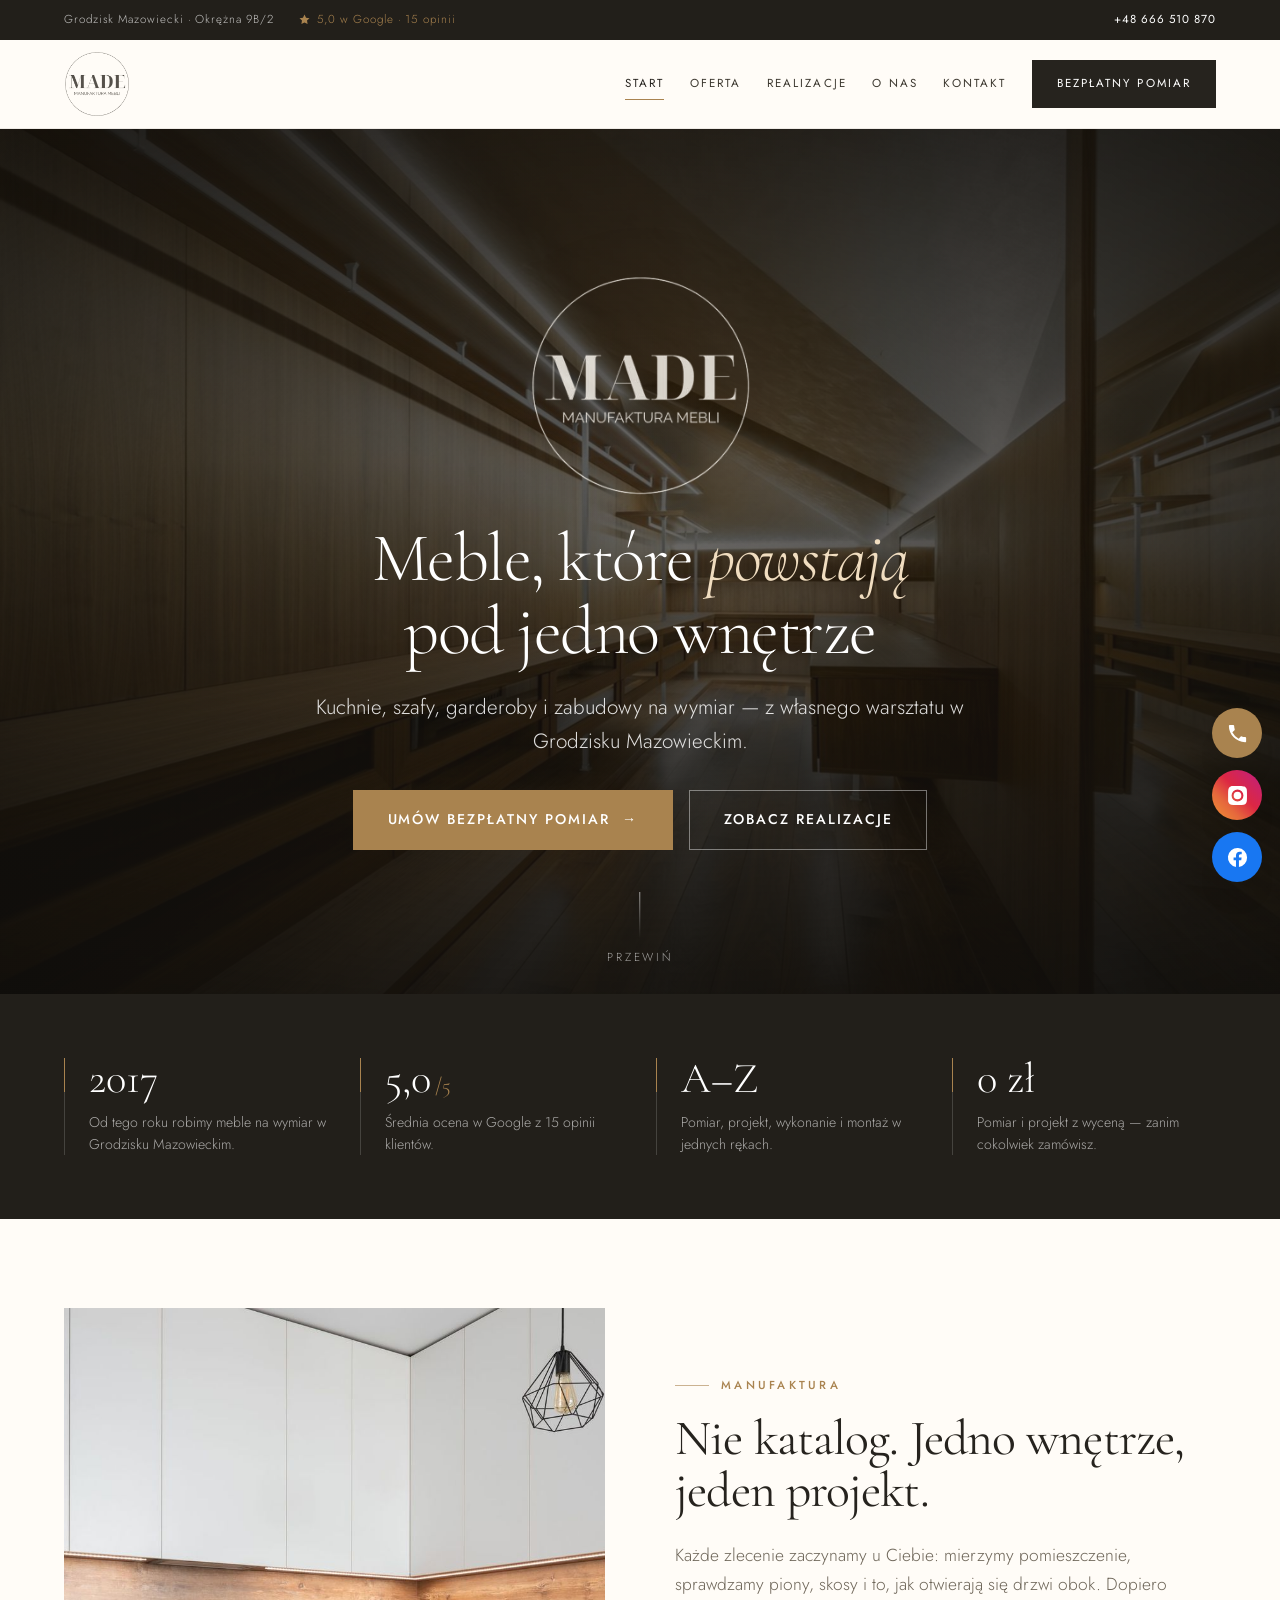
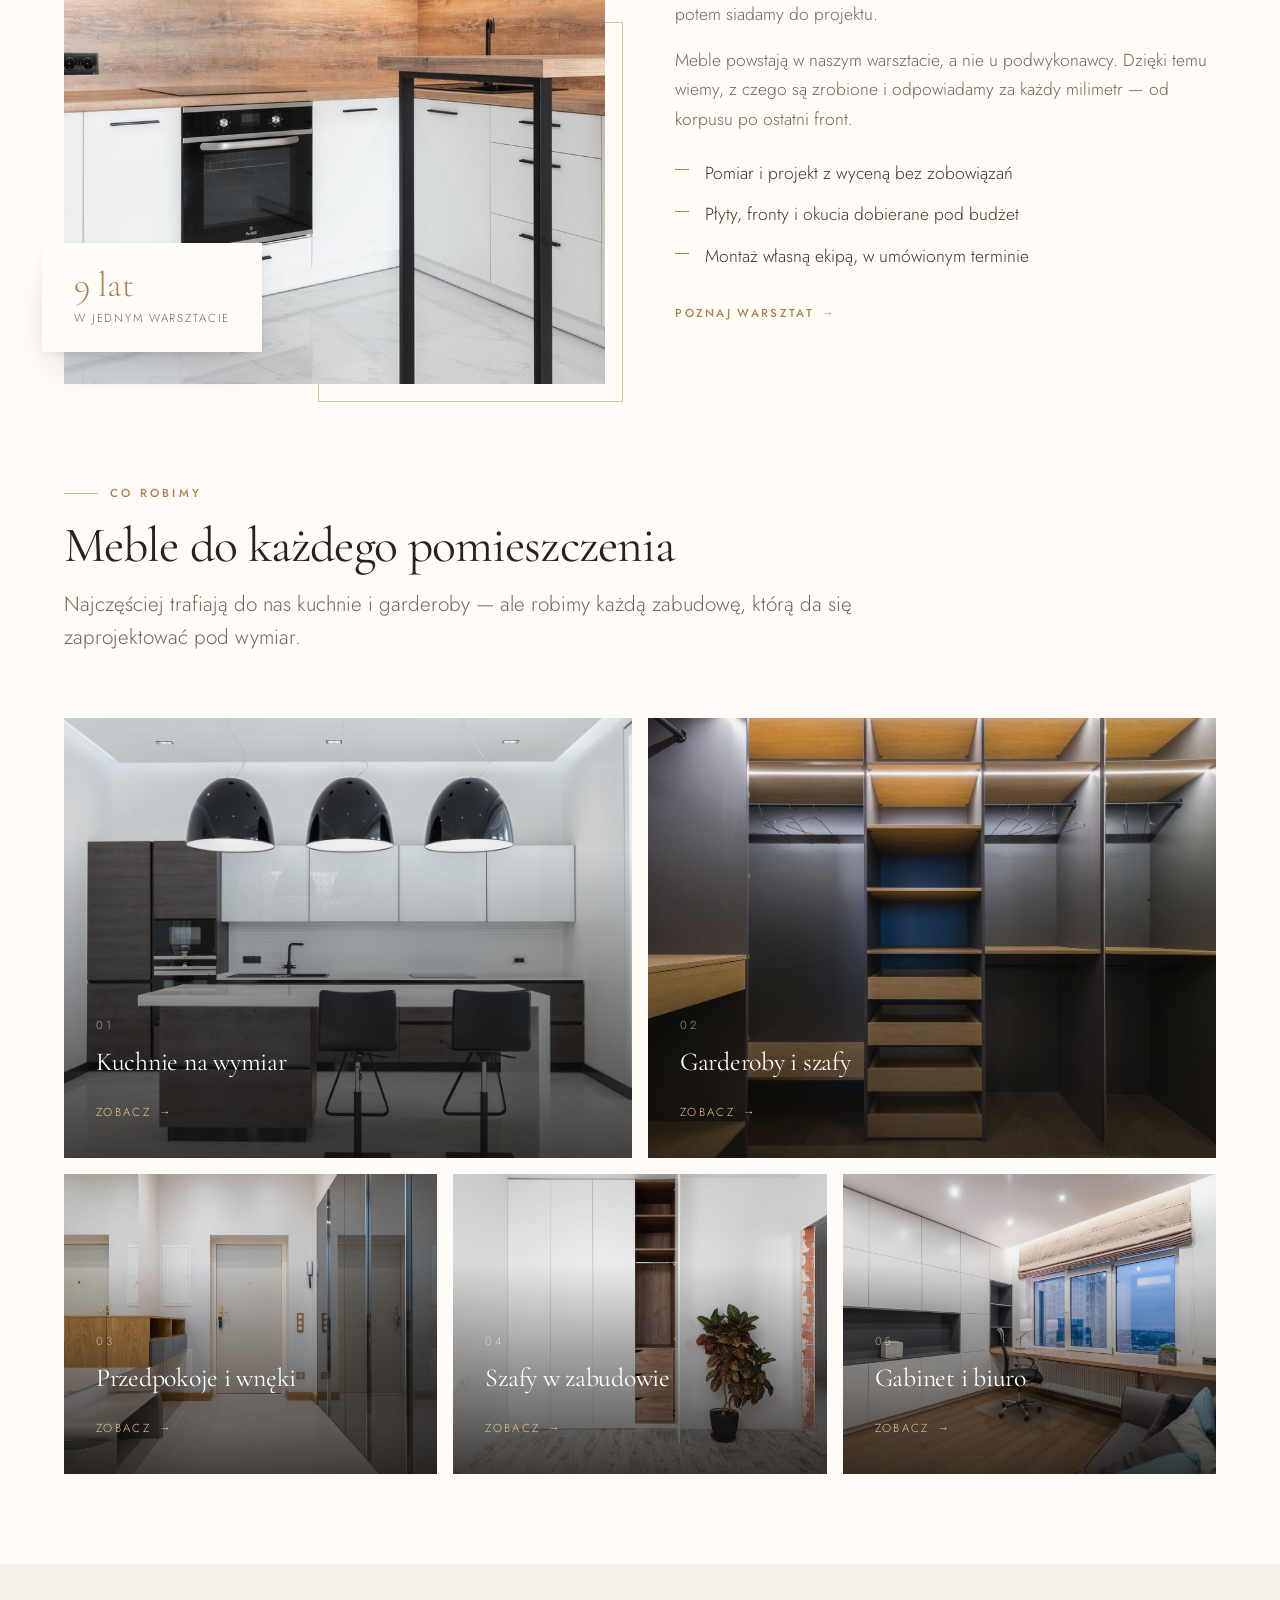
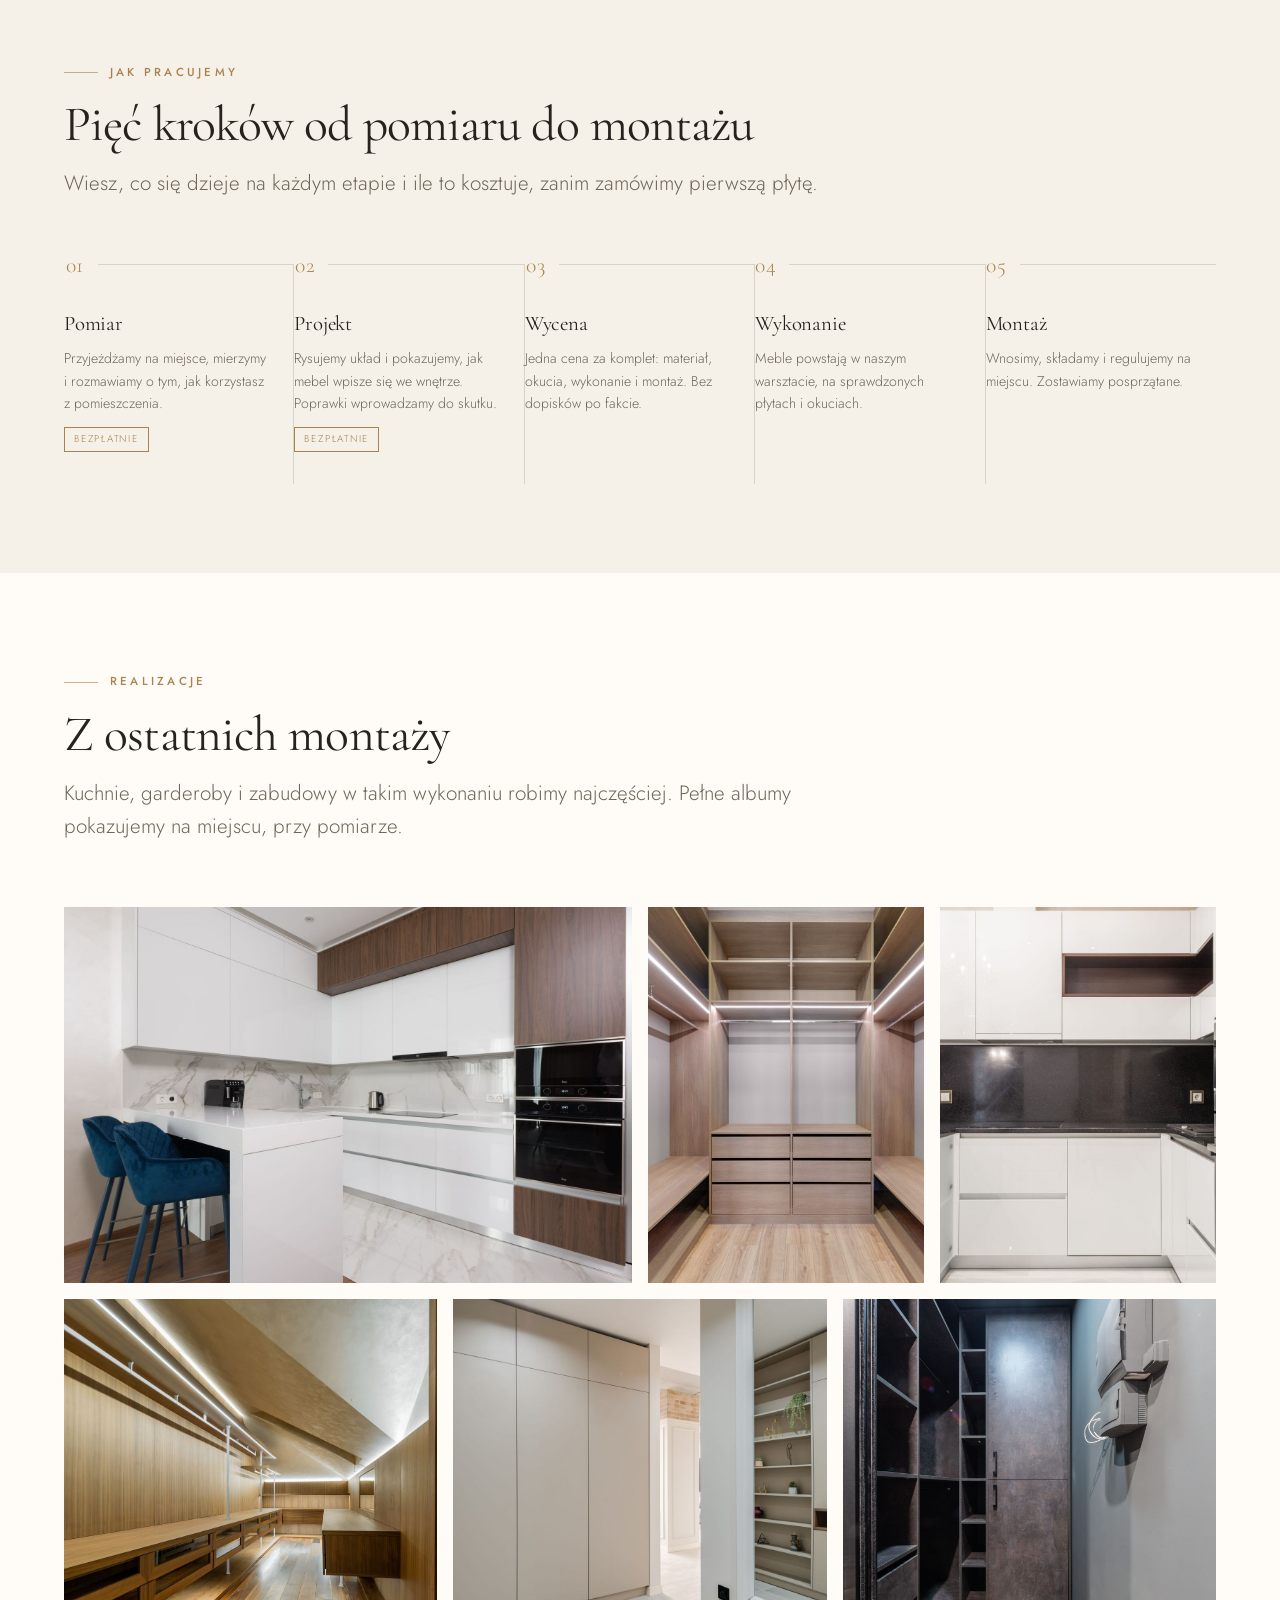
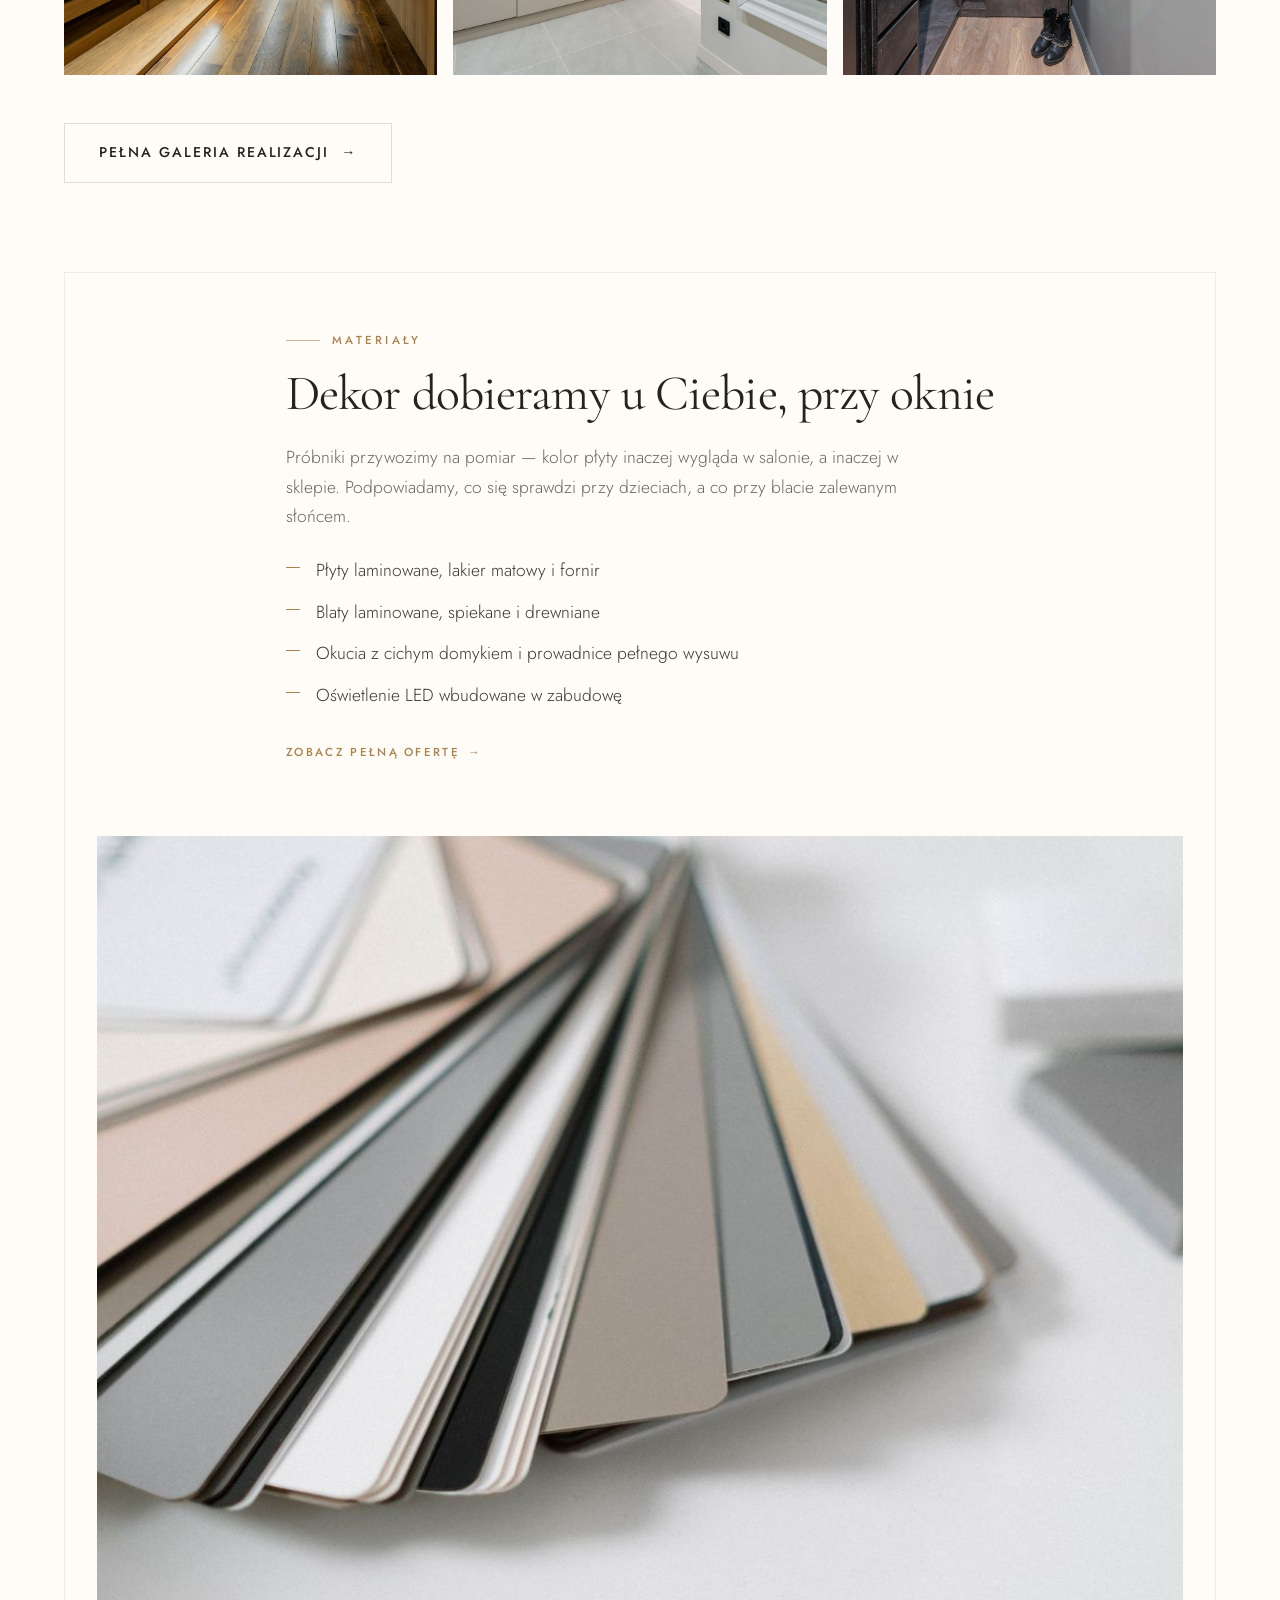
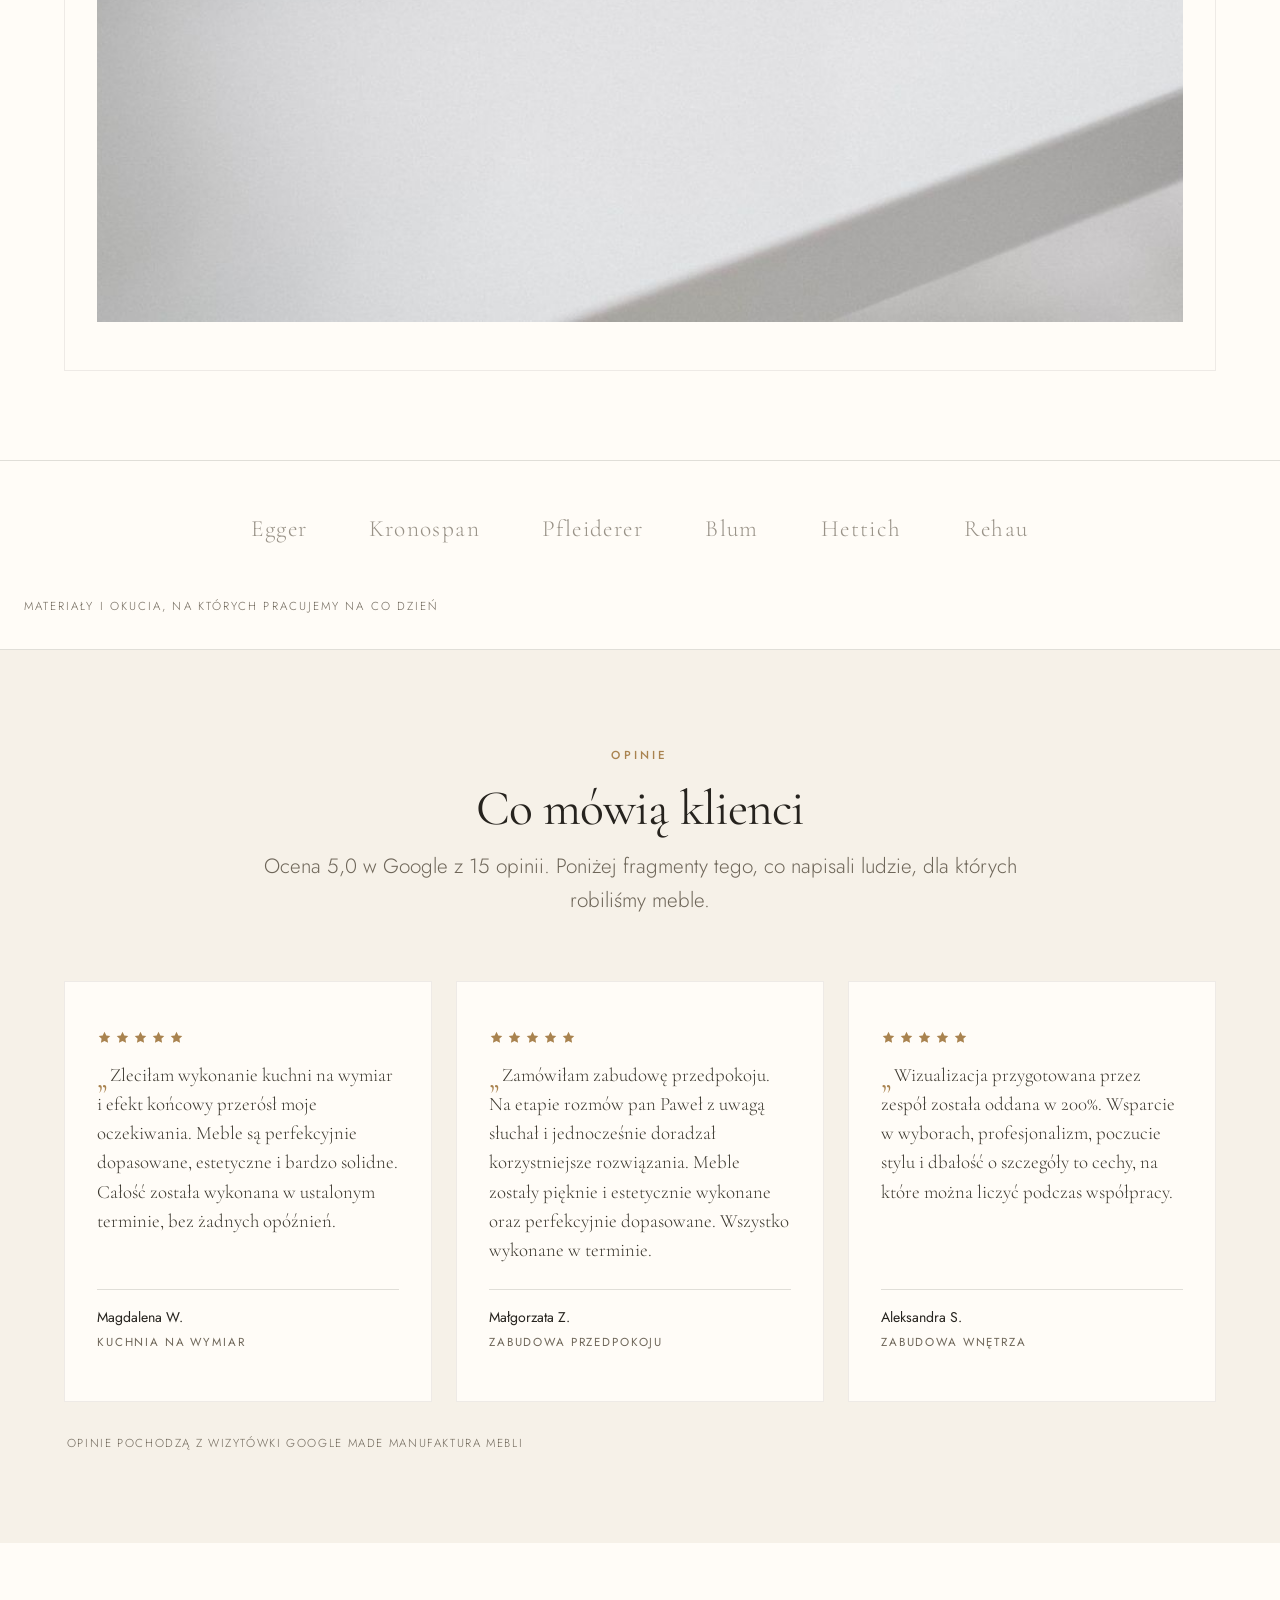
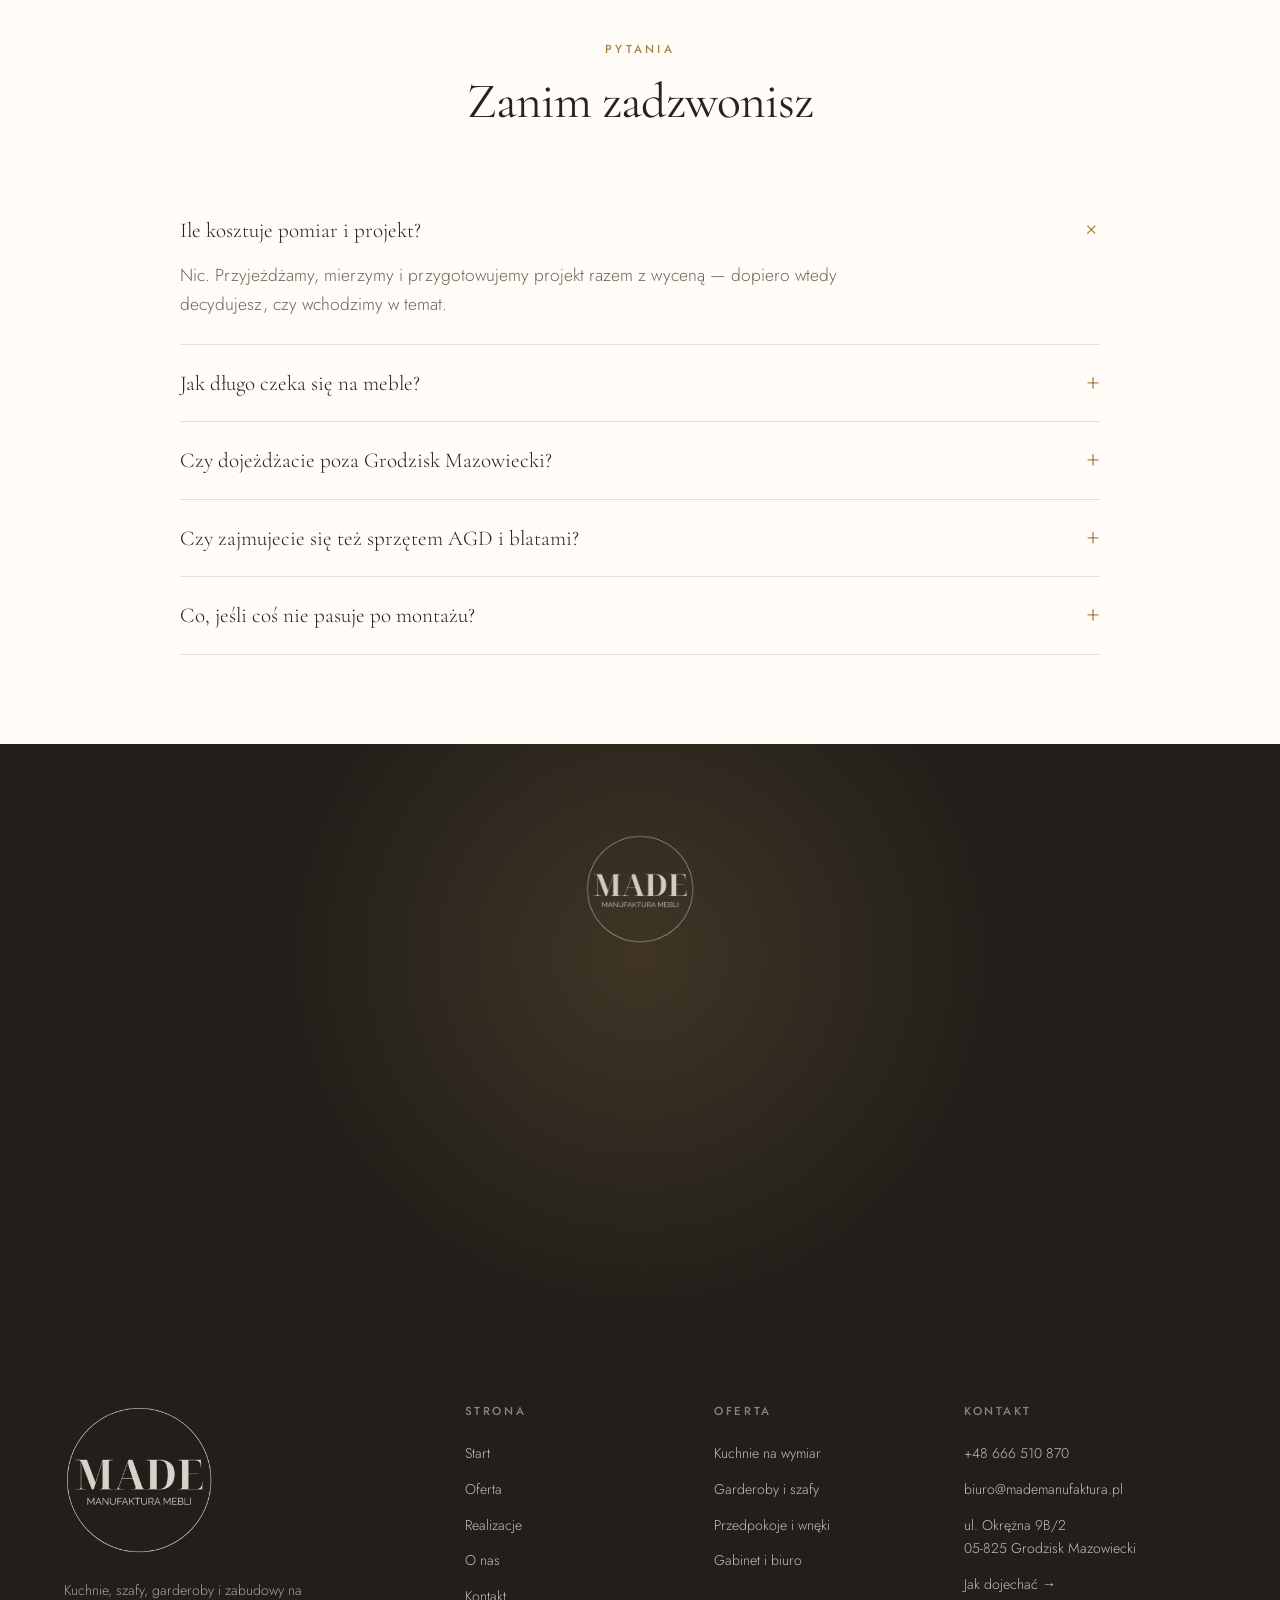
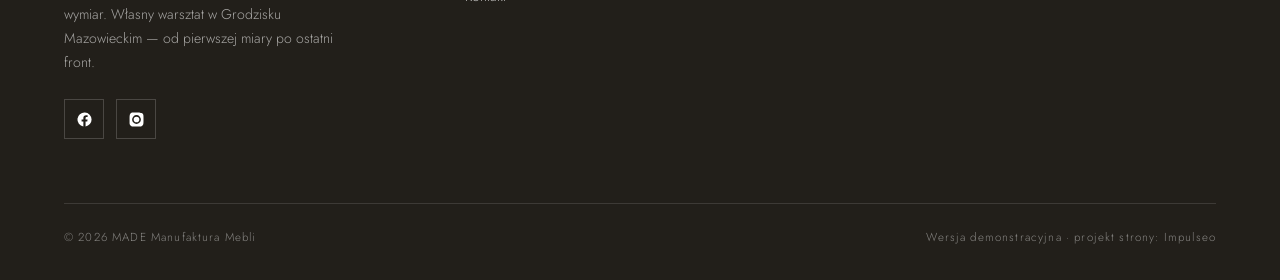
==== commit cc610bb6: "Nowe demo premium od zera (paleta z logo klienta) - design system: kremowy beż + grafit + mosiądz (k" ====
--- a/index.html
+++ b/index.html
@@ -3,150 +3,359 @@
 <head>
 <meta charset="UTF-8">
 <meta name="viewport" content="width=device-width, initial-scale=1.0">
-<title>Meble na wymiar Grodzisk Mazowiecki - kuchnie i szafy | MADE Manufaktura Mebli</title>
-<meta name="description" content="Meble na wymiar w Grodzisku Mazowieckim: kuchnie, szafy i zabudowy pod Twoje wnętrze. Bezpłatny pomiar i projekt, jedna cena, montaż z gwarancją. Zadzwoń: 666 510 870.">
+<title>MADE Manufaktura Mebli — meble na wymiar, Grodzisk Mazowiecki</title>
+<meta name="description" content="MADE Manufaktura Mebli — kuchnie, szafy, garderoby i zabudowy na wymiar z Grodziska Mazowieckiego. Pomiar, projekt, wykonanie i montaż w jednym warsztacie. Ocena 5,0 w Google.">
+<link rel="icon" href="img/favicon-32.png" sizes="32x32">
+<link rel="apple-touch-icon" href="img/apple-touch-icon.png">
+<meta property="og:title" content="MADE Manufaktura Mebli — meble na wymiar, Grodzisk Mazowiecki">
+<meta property="og:description" content="Kuchnie, szafy, garderoby i zabudowy na wymiar. Pomiar, projekt, wykonanie i montaż w jednym warsztacie.">
+<meta property="og:image" content="img/logo-mark.png">
+<meta property="og:type" content="website">
 <link rel="preconnect" href="https://fonts.googleapis.com">
 <link rel="preconnect" href="https://fonts.gstatic.com" crossorigin>
-<link href="https://fonts.googleapis.com/css2?family=Lora:wght@500;600;700&family=Manrope:wght@400;500;600&display=swap" rel="stylesheet">
-<link rel="stylesheet" href="assets/styles.css">
+<link href="https://fonts.googleapis.com/css2?family=Cormorant+Garamond:ital,wght@0,300;0,400;0,500;0,600;1,300;1,400&family=Jost:wght@300;400;500&display=swap" rel="stylesheet">
+<link rel="stylesheet" href="assets/styles.css?v=2">
 </head>
 <body>
 
+<!-- PASEK GÓRNY -->
+<div class="topbar">
+  <div class="wrap">
+    <div class="tb-left">
+      <span class="tb-hide">Grodzisk Mazowiecki · Okrężna 9B/2</span>
+      <span class="tb-rate"><svg viewBox="0 0 24 24" fill="currentColor" aria-hidden="true"><path d="M12 2.8l2.85 5.8 6.4.93-4.63 4.5 1.1 6.37L12 17.4l-5.72 3 1.1-6.37-4.63-4.5 6.4-.93L12 2.8Z"/></svg> 5,0 w Google · 15 opinii</span>
+    </div>
+    <div><a href="tel:+48666510870"><b>+48 666 510 870</b></a></div>
+  </div>
+</div>
+
+<!-- NAWIGACJA -->
 <header class="nav">
   <div class="wrap nav-inner">
-    <a class="brand brand-has-logo" href="index.html"><img class="brand-logo" src="img/logo.jpg" alt="MADE Manufaktura Mebli"></a>
+    <a class="brand" href="index.html" aria-label="MADE Manufaktura Mebli — strona główna">
+      <img src="img/logo-dark.png" alt="MADE Manufaktura Mebli">
+    </a>
     <nav class="nav-links">
-      <a href="index.html" class="active">Strona główna</a>
+      <a href="index.html" class="active">Start</a>
+      <a href="oferta.html">Oferta</a>
       <a href="realizacje.html">Realizacje</a>
-      <a href="oferta.html">Oferta</a>
       <a href="o-nas.html">O nas</a>
       <a href="kontakt.html">Kontakt</a>
-      <a href="kontakt.html" class="btn btn-accent">Zapytaj o wycenę</a>
+      <a href="kontakt.html" class="btn btn-primary btn-sm">Bezpłatny pomiar</a>
     </nav>
     <button class="nav-toggle" aria-label="Menu"><span></span><span></span><span></span></button>
   </div>
 </header>
 
-<section class="hero-cine">
-  <img src="img/hero.jpg" alt="MADE Manufaktura Mebli - Od 9 lat robimy meble pod konkretne wnętrza. ">
-  <div class="wrap">
-    <div class="hero-copy">
-      <span class="eyebrow">Meble na wymiar · od 2017</span>
-      <h1>Od 9 lat robimy meble pod konkretne wnętrza. </h1>
-      <p class="lead">Kuchnie, szafy i zabudowy na wymiar - od 9 lat w Grodzisku Mazowieckim. Jeden warsztat, od pierwszej miary po ostatni front.</p>
-      <div class="hero-actions">
-        <a href="realizacje.html" class="btn btn-accent">Zobacz realizacje <span class="arr">→</span></a>
-        <a href="kontakt.html" class="btn btn-ghost" style="color:#fff;border-color:rgba(255,255,255,.45)">Zapytaj o wycenę</a>
-      </div>
-      <div style="margin-top:var(--space-6);color:#fff;font-weight:600;letter-spacing:.02em;opacity:.92"><svg class="ico-star" width="14" height="14" viewBox="0 0 24 24" style="vertical-align:-2px" aria-hidden="true"><path d="M12 2.8l2.85 5.8 6.4.93-4.63 4.5 1.1 6.37L12 17.4l-5.72 3 1.1-6.37-4.63-4.5 6.4-.93L12 2.8Z" fill="currentColor"/></svg> Ocena 5,0 w Google · 15 opinii</div>
-    </div>
-  </div>
-</section>
-<section class="strip" style="padding-block:0">
-  <div class="wrap">
-    <div class="item reveal"><div class="k">2017</div><div class="v">Od tego roku robimy meble na wymiar w Grodzisku Mazowieckim.</div></div>
-    <div class="item reveal"><div class="k">5,0</div><div class="v">Średnia ocena w Google z 15 opinii klientów.</div></div>
-    <div class="item reveal"><div class="k">Od A do Z</div><div class="v">Pomiar, projekt, wykonanie i montaż w jednych rękach.</div></div>
-    <div class="item reveal"><div class="k">Bez zobowiązań</div><div class="v">Pomiar i projekt z wyceną, zanim cokolwiek zamówimy.</div></div>
-  </div>
-</section>
+<!-- HERO -->
+<section class="hero">
+  <div class="hero-bg"><img src="img/g11.jpg" alt="Garderoba na wymiar w ciepłym drewnie z podświetleniem" fetchpriority="high"></div>
+  <div class="wrap">
+    <img class="hero-logo" src="img/logo-light.png" alt="MADE Manufaktura Mebli">
+    <h1>Meble, które <em>powstają</em> pod jedno wnętrze</h1>
+    <p class="lead">Kuchnie, szafy, garderoby i zabudowy na wymiar — z własnego warsztatu w Grodzisku Mazowieckim.</p>
+    <div class="hero-actions">
+      <a href="kontakt.html" class="btn btn-brass">Umów bezpłatny pomiar <span class="arr">→</span></a>
+      <a href="realizacje.html" class="btn btn-outline-light">Zobacz realizacje</a>
+    </div>
+  </div>
+  <div class="hero-scroll"><i></i>Przewiń</div>
+</section>
+
+<!-- LICZBY -->
+<section class="stats" style="padding-block:0">
+  <div class="wrap">
+    <div class="stat reveal"><div class="k">2017</div><div class="v">Od tego roku robimy meble na wymiar w Grodzisku Mazowieckim.</div></div>
+    <div class="stat reveal d1"><div class="k">5,0<small>/5</small></div><div class="v">Średnia ocena w Google z 15 opinii klientów.</div></div>
+    <div class="stat reveal d2"><div class="k">A–Z</div><div class="v">Pomiar, projekt, wykonanie i montaż w jednych rękach.</div></div>
+    <div class="stat reveal d3"><div class="k">0 zł</div><div class="v">Pomiar i projekt z wyceną — zanim cokolwiek zamówisz.</div></div>
+  </div>
+</section>
+
+<!-- MANUFAKTURA -->
 <section>
   <div class="wrap split">
-    <div class="split-art reveal"><img src="img/g1.jpg" alt="MADE Manufaktura Mebli - realizacja" loading="lazy"></div>
-    <div class="split-copy reveal">
-      <span class="eyebrow">Kim jesteśmy</span>
-      <h2>Jak pracujemy</h2>
-      <p class="muted">Meble robimy od 9 lat. Zaczynamy od rozmowy u Ciebie w domu: gdzie co ma stać i jak chodzą drzwi obok.</p>
-      <p class="muted">Dopiero potem siadamy do projektu. Z warsztatu mebel wyjeżdża, kiedy pasuje co do milimetra - zły wymiar to nasz problem, nie Twój.</p>
-      <a href="o-nas.html" class="btn btn-ghost">Poznaj nas <span class="arr">→</span></a>
-    </div>
-  </div>
-</section>
-<section class="gateways-band">
-  <div class="wrap">
-    <div class="gateways">
-      <a href="oferta.html" class="gateway reveal"><img src="img/g2.jpg" alt="Kuchnie na wymiar" loading="lazy"><span class="g-ttl">Kuchnie na wymiar</span></a>
-      <a href="oferta.html" class="gateway reveal"><img src="img/g4.jpg" alt="Szafy i garderoby" loading="lazy"><span class="g-ttl">Szafy i garderoby</span></a>
-      <a href="oferta.html" class="gateway reveal"><img src="img/g7.jpg" alt="Zabudowy wnęk i skosów" loading="lazy"><span class="g-ttl">Zabudowy wnęk i skosów</span></a>
-    </div>
-  </div>
-</section>
+    <div class="split-art reveal">
+      <div class="ph"><img src="img/g1.jpg" alt="Kuchnia na wymiar z drewnianym blatem" loading="lazy"></div>
+      <div class="badge"><div class="n">9 lat</div><div class="t">w jednym warsztacie</div></div>
+    </div>
+    <div class="split-copy reveal d1">
+      <span class="eyebrow">Manufaktura</span>
+      <h2>Nie katalog. Jedno wnętrze, jeden projekt.</h2>
+      <p class="muted">Każde zlecenie zaczynamy u Ciebie: mierzymy pomieszczenie, sprawdzamy piony, skosy i to, jak otwierają się drzwi obok. Dopiero potem siadamy do projektu.</p>
+      <p class="muted">Meble powstają w naszym warsztacie, a nie u podwykonawcy. Dzięki temu wiemy, z czego są zrobione i odpowiadamy za każdy milimetr — od korpusu po ostatni front.</p>
+      <ul class="ticks">
+        <li>Pomiar i projekt z wyceną bez zobowiązań</li>
+        <li>Płyty, fronty i okucia dobierane pod budżet</li>
+        <li>Montaż własną ekipą, w umówionym terminie</li>
+      </ul>
+      <a href="o-nas.html" class="link-more">Poznaj warsztat <span class="arr">→</span></a>
+    </div>
+  </div>
+</section>
+
+<!-- KATEGORIE -->
+<section style="padding-top:0">
+  <div class="wrap">
+    <div class="head reveal">
+      <span class="eyebrow">Co robimy</span>
+      <h2>Meble do każdego pomieszczenia</h2>
+      <p>Najczęściej trafiają do nas kuchnie i garderoby — ale robimy każdą zabudowę, którą da się zaprojektować pod wymiar.</p>
+    </div>
+    <div class="cats">
+      <a class="cat big reveal" href="oferta.html#kuchnie">
+        <img src="img/g2.jpg" alt="Kuchnia na wymiar z wyspą" loading="lazy">
+        <div class="cat-in">
+          <div class="cat-n">01</div>
+          <h3>Kuchnie na wymiar</h3>
+          <p>Układ pod Twój tryb gotowania, fronty lakierowane lub w okleinie, sprzęt w zabudowie i blat dobrany do codziennego użytku.</p>
+          <span class="cat-more">Zobacz <span class="arr">→</span></span>
+        </div>
+      </a>
+      <a class="cat big reveal d1" href="oferta.html#garderoby">
+        <img src="img/g4.jpg" alt="Garderoba na wymiar z otwartą zabudową" loading="lazy">
+        <div class="cat-in">
+          <div class="cat-n">02</div>
+          <h3>Garderoby i szafy</h3>
+          <p>Zabudowa od podłogi po sufit: drążki, półki, szuflady i oświetlenie rozplanowane pod to, co naprawdę w nich trzymasz.</p>
+          <span class="cat-more">Zobacz <span class="arr">→</span></span>
+        </div>
+      </a>
+      <a class="cat small reveal" href="oferta.html#zabudowy">
+        <img src="img/g12.jpg" alt="Zabudowa przedpokoju na wymiar" loading="lazy">
+        <div class="cat-in">
+          <div class="cat-n">03</div>
+          <h3>Przedpokoje i wnęki</h3>
+          <p>Skosy, wnęki i wąskie korytarze — miejsca, w których meble z sklepu nigdy nie pasują.</p>
+          <span class="cat-more">Zobacz <span class="arr">→</span></span>
+        </div>
+      </a>
+      <a class="cat small reveal d1" href="oferta.html#szafy">
+        <img src="img/g8.jpg" alt="Szafa w zabudowie" loading="lazy">
+        <div class="cat-in">
+          <div class="cat-n">04</div>
+          <h3>Szafy w zabudowie</h3>
+          <p>Fronty przesuwne lub uchylne, cicho domykane, dopasowane do ściany co do milimetra.</p>
+          <span class="cat-more">Zobacz <span class="arr">→</span></span>
+        </div>
+      </a>
+      <a class="cat small reveal d2" href="oferta.html#biuro">
+        <img src="img/g9.jpg" alt="Zabudowa gabinetu z biurkiem na wymiar" loading="lazy">
+        <div class="cat-in">
+          <div class="cat-n">05</div>
+          <h3>Gabinet i biuro</h3>
+          <p>Biurka, zabudowy pod dokumenty i miejsce do pracy wpasowane w domowy salon lub firmę.</p>
+          <span class="cat-more">Zobacz <span class="arr">→</span></span>
+        </div>
+      </a>
+    </div>
+  </div>
+</section>
+
+<!-- PROCES -->
+<section class="process">
+  <div class="wrap">
+    <div class="head reveal">
+      <span class="eyebrow">Jak pracujemy</span>
+      <h2>Pięć kroków od pomiaru do montażu</h2>
+      <p>Wiesz, co się dzieje na każdym etapie i ile to kosztuje, zanim zamówimy pierwszą płytę.</p>
+    </div>
+    <div class="steps">
+      <div class="step reveal"><span class="n">01</span><h3>Pomiar</h3><p>Przyjeżdżamy na miejsce, mierzymy i rozmawiamy o tym, jak korzystasz z pomieszczenia.</p><span class="free">bezpłatnie</span></div>
+      <div class="step reveal d1"><span class="n">02</span><h3>Projekt</h3><p>Rysujemy układ i pokazujemy, jak mebel wpisze się we wnętrze. Poprawki wprowadzamy do skutku.</p><span class="free">bezpłatnie</span></div>
+      <div class="step reveal d2"><span class="n">03</span><h3>Wycena</h3><p>Jedna cena za komplet: materiał, okucia, wykonanie i montaż. Bez dopisków po fakcie.</p></div>
+      <div class="step reveal d3"><span class="n">04</span><h3>Wykonanie</h3><p>Meble powstają w naszym warsztacie, na sprawdzonych płytach i okuciach.</p></div>
+      <div class="step reveal d3"><span class="n">05</span><h3>Montaż</h3><p>Wnosimy, składamy i regulujemy na miejscu. Zostawiamy posprzątane.</p></div>
+    </div>
+  </div>
+</section>
+
+<!-- REALIZACJE -->
 <section>
   <div class="wrap">
     <div class="head reveal">
       <span class="eyebrow">Realizacje</span>
       <h2>Z ostatnich montaży</h2>
-      <p>Kuchnie, garderoby i zabudowy w takim wykonaniu robimy najczęściej. Zdjęcia z własnych montaży pokazujemy na miejscu, przy pomiarze.</p>
-    </div>
-    <div class="gallery">
-      <div class="tile t-two3 reveal"><img src="img/g3.jpg" alt="Kuchnia z barkiem" loading="lazy"><div class="cap">Kuchnia z barkiem</div></div>
-      <div class="tile t-third reveal"><img src="img/g5.jpg" alt="Garderoba w jasnym drewnie" loading="lazy"><div class="cap">Garderoba w jasnym drewnie</div></div>
-      <div class="tile t-third reveal"><img src="img/g6.jpg" alt="Zabudowa przedpokoju" loading="lazy"><div class="cap">Zabudowa przedpokoju</div></div>
-      <div class="tile t-third reveal"><img src="img/g8.jpg" alt="Szafa w zabudowie" loading="lazy"><div class="cap">Szafa w zabudowie</div></div>
-      <div class="tile t-third reveal"><img src="img/g9.jpg" alt="Zabudowa gabinetu" loading="lazy"><div class="cap">Zabudowa gabinetu</div></div>
-    </div>
-    <div style="margin-top:var(--space-7)" class="reveal"><a href="realizacje.html" class="btn btn-accent">Pełna galeria <span class="arr">→</span></a></div>
-  </div>
-</section>
-<section class="opinie">
-  <div class="wrap">
-    <div class="head reveal">
-      <span class="eyebrow">Opinie</span>
+      <p>Kuchnie, garderoby i zabudowy w takim wykonaniu robimy najczęściej. Pełne albumy pokazujemy na miejscu, przy pomiarze.</p>
+    </div>
+    <div class="gal">
+      <div class="gitem g-6 reveal"><img src="img/g3.jpg" alt="Kuchnia z barkiem" loading="lazy"><div class="cap"><b>Kuchnia z barkiem</b><span>Grodzisk Mazowiecki</span></div></div>
+      <div class="gitem g-3 reveal d1"><img src="img/g5.jpg" alt="Garderoba w jasnym drewnie" loading="lazy"><div class="cap"><b>Garderoba</b><span>Jasne drewno</span></div></div>
+      <div class="gitem g-3 reveal d2"><img src="img/g13.jpg" alt="Kuchnia z ciemnym blatem" loading="lazy"><div class="cap"><b>Kuchnia w bieli</b><span>Blat spiekany</span></div></div>
+      <div class="gitem g-4 reveal"><img src="img/g11.jpg" alt="Garderoba z podświetleniem" loading="lazy"><div class="cap"><b>Garderoba z podświetleniem</b><span>Zabudowa skosu</span></div></div>
+      <div class="gitem g-4 reveal d1"><img src="img/g6.jpg" alt="Zabudowa przedpokoju" loading="lazy"><div class="cap"><b>Zabudowa przedpokoju</b><span>Fronty bezuchwytowe</span></div></div>
+      <div class="gitem g-4 reveal d2"><img src="img/g10.jpg" alt="Szafa z frontami w ciemnym dekorze" loading="lazy"><div class="cap"><b>Szafa wnękowa</b><span>Ciemny dekor</span></div></div>
+    </div>
+    <div style="margin-top:var(--s7)" class="reveal"><a href="realizacje.html" class="btn btn-ghost">Pełna galeria realizacji <span class="arr">→</span></a></div>
+  </div>
+</section>
+
+<!-- MATERIAŁY -->
+<section style="padding-top:0">
+  <div class="wrap split rev">
+    <div class="split-art reveal">
+      <div class="ph" style="aspect-ratio:1/1"><img src="img/about.jpg" alt="Próbniki dekorów i frontów meblowych" loading="lazy"></div>
+    </div>
+    <div class="split-copy reveal d1">
+      <span class="eyebrow">Materiały</span>
+      <h2>Dekor dobieramy u Ciebie, przy oknie</h2>
+      <p class="muted">Próbniki przywozimy na pomiar — kolor płyty inaczej wygląda w salonie, a inaczej w sklepie. Podpowiadamy, co się sprawdzi przy dzieciach, a co przy blacie zalewanym słońcem.</p>
+      <ul class="ticks">
+        <li>Płyty laminowane, lakier matowy i fornir</li>
+        <li>Blaty laminowane, spiekane i drewniane</li>
+        <li>Okucia z cichym domykiem i prowadnice pełnego wysuwu</li>
+        <li>Oświetlenie LED wbudowane w zabudowę</li>
+      </ul>
+      <a href="oferta.html" class="link-more">Zobacz pełną ofertę <span class="arr">→</span></a>
+    </div>
+  </div>
+</section>
+
+<!-- MARKI -->
+<section class="brands" style="padding-block:0">
+  <div class="wrap">
+    <span class="b">Egger</span>
+    <span class="b">Kronospan</span>
+    <span class="b">Pfleiderer</span>
+    <span class="b">Blum</span>
+    <span class="b">Hettich</span>
+    <span class="b">Rehau</span>
+  </div>
+  <p class="brands-note">Materiały i okucia, na których pracujemy na co dzień</p>
+</section>
+
+<!-- OPINIE -->
+<section class="reviews">
+  <div class="wrap">
+    <div class="head center reveal">
+      <span class="eyebrow no-rule">Opinie</span>
       <h2>Co mówią klienci</h2>
       <p>Ocena 5,0 w Google z 15 opinii. Poniżej fragmenty tego, co napisali ludzie, dla których robiliśmy meble.</p>
     </div>
-    <div class="opinie-grid">
-      <figure class="op-card reveal"><span class="op-star"><svg class="ico-star" width="14" height="14" viewBox="0 0 24 24" style="vertical-align:-2px" aria-hidden="true"><path d="M12 2.8l2.85 5.8 6.4.93-4.63 4.5 1.1 6.37L12 17.4l-5.72 3 1.1-6.37-4.63-4.5 6.4-.93L12 2.8Z" fill="currentColor"/></svg><svg class="ico-star" width="14" height="14" viewBox="0 0 24 24" style="vertical-align:-2px" aria-hidden="true"><path d="M12 2.8l2.85 5.8 6.4.93-4.63 4.5 1.1 6.37L12 17.4l-5.72 3 1.1-6.37-4.63-4.5 6.4-.93L12 2.8Z" fill="currentColor"/></svg><svg class="ico-star" width="14" height="14" viewBox="0 0 24 24" style="vertical-align:-2px" aria-hidden="true"><path d="M12 2.8l2.85 5.8 6.4.93-4.63 4.5 1.1 6.37L12 17.4l-5.72 3 1.1-6.37-4.63-4.5 6.4-.93L12 2.8Z" fill="currentColor"/></svg><svg class="ico-star" width="14" height="14" viewBox="0 0 24 24" style="vertical-align:-2px" aria-hidden="true"><path d="M12 2.8l2.85 5.8 6.4.93-4.63 4.5 1.1 6.37L12 17.4l-5.72 3 1.1-6.37-4.63-4.5 6.4-.93L12 2.8Z" fill="currentColor"/></svg><svg class="ico-star" width="14" height="14" viewBox="0 0 24 24" style="vertical-align:-2px" aria-hidden="true"><path d="M12 2.8l2.85 5.8 6.4.93-4.63 4.5 1.1 6.37L12 17.4l-5.72 3 1.1-6.37-4.63-4.5 6.4-.93L12 2.8Z" fill="currentColor"/></svg></span><blockquote>Wizualizacja przygotowana przez zespół architektów została oddana w 200%. Salon optyczny wygląda jak z katalogu. Wsparcie w wyborach, profesjonalizm, poczucie stylu, estetyki i dbałość o szczegóły to cechy, na które można liczyć podczas współpracy.</blockquote><span class="op-autor">Aleksandra S.</span></figure>
-      <figure class="op-card reveal"><span class="op-star"><svg class="ico-star" width="14" height="14" viewBox="0 0 24 24" style="vertical-align:-2px" aria-hidden="true"><path d="M12 2.8l2.85 5.8 6.4.93-4.63 4.5 1.1 6.37L12 17.4l-5.72 3 1.1-6.37-4.63-4.5 6.4-.93L12 2.8Z" fill="currentColor"/></svg><svg class="ico-star" width="14" height="14" viewBox="0 0 24 24" style="vertical-align:-2px" aria-hidden="true"><path d="M12 2.8l2.85 5.8 6.4.93-4.63 4.5 1.1 6.37L12 17.4l-5.72 3 1.1-6.37-4.63-4.5 6.4-.93L12 2.8Z" fill="currentColor"/></svg><svg class="ico-star" width="14" height="14" viewBox="0 0 24 24" style="vertical-align:-2px" aria-hidden="true"><path d="M12 2.8l2.85 5.8 6.4.93-4.63 4.5 1.1 6.37L12 17.4l-5.72 3 1.1-6.37-4.63-4.5 6.4-.93L12 2.8Z" fill="currentColor"/></svg><svg class="ico-star" width="14" height="14" viewBox="0 0 24 24" style="vertical-align:-2px" aria-hidden="true"><path d="M12 2.8l2.85 5.8 6.4.93-4.63 4.5 1.1 6.37L12 17.4l-5.72 3 1.1-6.37-4.63-4.5 6.4-.93L12 2.8Z" fill="currentColor"/></svg><svg class="ico-star" width="14" height="14" viewBox="0 0 24 24" style="vertical-align:-2px" aria-hidden="true"><path d="M12 2.8l2.85 5.8 6.4.93-4.63 4.5 1.1 6.37L12 17.4l-5.72 3 1.1-6.37-4.63-4.5 6.4-.93L12 2.8Z" fill="currentColor"/></svg></span><blockquote>Zamówiłam zabudowę przedpokoju. Na etapie rozmów pan Paweł z uwagą słuchał i jednocześnie doradzał korzystniejsze rozwiązania. Meble zostały pięknie i estetycznie wykonane oraz perfekcyjnie dopasowane. Wszystko wykonane w terminie.</blockquote><span class="op-autor">Małgorzata Z.</span></figure>
-      <figure class="op-card reveal"><span class="op-star"><svg class="ico-star" width="14" height="14" viewBox="0 0 24 24" style="vertical-align:-2px" aria-hidden="true"><path d="M12 2.8l2.85 5.8 6.4.93-4.63 4.5 1.1 6.37L12 17.4l-5.72 3 1.1-6.37-4.63-4.5 6.4-.93L12 2.8Z" fill="currentColor"/></svg><svg class="ico-star" width="14" height="14" viewBox="0 0 24 24" style="vertical-align:-2px" aria-hidden="true"><path d="M12 2.8l2.85 5.8 6.4.93-4.63 4.5 1.1 6.37L12 17.4l-5.72 3 1.1-6.37-4.63-4.5 6.4-.93L12 2.8Z" fill="currentColor"/></svg><svg class="ico-star" width="14" height="14" viewBox="0 0 24 24" style="vertical-align:-2px" aria-hidden="true"><path d="M12 2.8l2.85 5.8 6.4.93-4.63 4.5 1.1 6.37L12 17.4l-5.72 3 1.1-6.37-4.63-4.5 6.4-.93L12 2.8Z" fill="currentColor"/></svg><svg class="ico-star" width="14" height="14" viewBox="0 0 24 24" style="vertical-align:-2px" aria-hidden="true"><path d="M12 2.8l2.85 5.8 6.4.93-4.63 4.5 1.1 6.37L12 17.4l-5.72 3 1.1-6.37-4.63-4.5 6.4-.93L12 2.8Z" fill="currentColor"/></svg><svg class="ico-star" width="14" height="14" viewBox="0 0 24 24" style="vertical-align:-2px" aria-hidden="true"><path d="M12 2.8l2.85 5.8 6.4.93-4.63 4.5 1.1 6.37L12 17.4l-5.72 3 1.1-6.37-4.63-4.5 6.4-.93L12 2.8Z" fill="currentColor"/></svg></span><blockquote>Zleciłam wykonanie kuchni na wymiar i efekt końcowy przerósł moje oczekiwania. Meble są perfekcyjnie dopasowane, estetyczne i bardzo solidne. Całość została wykonana w ustalonym terminie, bez żadnych opóźnień.</blockquote><span class="op-autor">Magdalena W.</span></figure>
-    </div>
-    <p class="op-zrodlo reveal">Opinie pochodzą z wizytówki Google MADE Manufaktura Mebli.</p>
-  </div>
-</section>
+    <div class="rev-grid">
+      <figure class="rev reveal">
+        <div class="stars"><svg viewBox="0 0 24 24" fill="currentColor"><path d="M12 2.8l2.85 5.8 6.4.93-4.63 4.5 1.1 6.37L12 17.4l-5.72 3 1.1-6.37-4.63-4.5 6.4-.93L12 2.8Z"/></svg><svg viewBox="0 0 24 24" fill="currentColor"><path d="M12 2.8l2.85 5.8 6.4.93-4.63 4.5 1.1 6.37L12 17.4l-5.72 3 1.1-6.37-4.63-4.5 6.4-.93L12 2.8Z"/></svg><svg viewBox="0 0 24 24" fill="currentColor"><path d="M12 2.8l2.85 5.8 6.4.93-4.63 4.5 1.1 6.37L12 17.4l-5.72 3 1.1-6.37-4.63-4.5 6.4-.93L12 2.8Z"/></svg><svg viewBox="0 0 24 24" fill="currentColor"><path d="M12 2.8l2.85 5.8 6.4.93-4.63 4.5 1.1 6.37L12 17.4l-5.72 3 1.1-6.37-4.63-4.5 6.4-.93L12 2.8Z"/></svg><svg viewBox="0 0 24 24" fill="currentColor"><path d="M12 2.8l2.85 5.8 6.4.93-4.63 4.5 1.1 6.37L12 17.4l-5.72 3 1.1-6.37-4.63-4.5 6.4-.93L12 2.8Z"/></svg></div>
+        <blockquote>Zleciłam wykonanie kuchni na wymiar i efekt końcowy przerósł moje oczekiwania. Meble są perfekcyjnie dopasowane, estetyczne i bardzo solidne. Całość została wykonana w ustalonym terminie, bez żadnych opóźnień.</blockquote>
+        <figcaption class="who">Magdalena W.<span>Kuchnia na wymiar</span></figcaption>
+      </figure>
+      <figure class="rev reveal d1">
+        <div class="stars"><svg viewBox="0 0 24 24" fill="currentColor"><path d="M12 2.8l2.85 5.8 6.4.93-4.63 4.5 1.1 6.37L12 17.4l-5.72 3 1.1-6.37-4.63-4.5 6.4-.93L12 2.8Z"/></svg><svg viewBox="0 0 24 24" fill="currentColor"><path d="M12 2.8l2.85 5.8 6.4.93-4.63 4.5 1.1 6.37L12 17.4l-5.72 3 1.1-6.37-4.63-4.5 6.4-.93L12 2.8Z"/></svg><svg viewBox="0 0 24 24" fill="currentColor"><path d="M12 2.8l2.85 5.8 6.4.93-4.63 4.5 1.1 6.37L12 17.4l-5.72 3 1.1-6.37-4.63-4.5 6.4-.93L12 2.8Z"/></svg><svg viewBox="0 0 24 24" fill="currentColor"><path d="M12 2.8l2.85 5.8 6.4.93-4.63 4.5 1.1 6.37L12 17.4l-5.72 3 1.1-6.37-4.63-4.5 6.4-.93L12 2.8Z"/></svg><svg viewBox="0 0 24 24" fill="currentColor"><path d="M12 2.8l2.85 5.8 6.4.93-4.63 4.5 1.1 6.37L12 17.4l-5.72 3 1.1-6.37-4.63-4.5 6.4-.93L12 2.8Z"/></svg></div>
+        <blockquote>Zamówiłam zabudowę przedpokoju. Na etapie rozmów pan Paweł z uwagą słuchał i jednocześnie doradzał korzystniejsze rozwiązania. Meble zostały pięknie i estetycznie wykonane oraz perfekcyjnie dopasowane. Wszystko wykonane w terminie.</blockquote>
+        <figcaption class="who">Małgorzata Z.<span>Zabudowa przedpokoju</span></figcaption>
+      </figure>
+      <figure class="rev reveal d2">
+        <div class="stars"><svg viewBox="0 0 24 24" fill="currentColor"><path d="M12 2.8l2.85 5.8 6.4.93-4.63 4.5 1.1 6.37L12 17.4l-5.72 3 1.1-6.37-4.63-4.5 6.4-.93L12 2.8Z"/></svg><svg viewBox="0 0 24 24" fill="currentColor"><path d="M12 2.8l2.85 5.8 6.4.93-4.63 4.5 1.1 6.37L12 17.4l-5.72 3 1.1-6.37-4.63-4.5 6.4-.93L12 2.8Z"/></svg><svg viewBox="0 0 24 24" fill="currentColor"><path d="M12 2.8l2.85 5.8 6.4.93-4.63 4.5 1.1 6.37L12 17.4l-5.72 3 1.1-6.37-4.63-4.5 6.4-.93L12 2.8Z"/></svg><svg viewBox="0 0 24 24" fill="currentColor"><path d="M12 2.8l2.85 5.8 6.4.93-4.63 4.5 1.1 6.37L12 17.4l-5.72 3 1.1-6.37-4.63-4.5 6.4-.93L12 2.8Z"/></svg><svg viewBox="0 0 24 24" fill="currentColor"><path d="M12 2.8l2.85 5.8 6.4.93-4.63 4.5 1.1 6.37L12 17.4l-5.72 3 1.1-6.37-4.63-4.5 6.4-.93L12 2.8Z"/></svg></div>
+        <blockquote>Wizualizacja przygotowana przez zespół została oddana w 200%. Wsparcie w wyborach, profesjonalizm, poczucie stylu i dbałość o szczegóły to cechy, na które można liczyć podczas współpracy.</blockquote>
+        <figcaption class="who">Aleksandra S.<span>Zabudowa wnętrza</span></figcaption>
+      </figure>
+    </div>
+    <p class="rev-src reveal">Opinie pochodzą z wizytówki Google MADE Manufaktura Mebli</p>
+  </div>
+</section>
+
+<!-- FAQ -->
+<section>
+  <div class="wrap">
+    <div class="head center reveal">
+      <span class="eyebrow no-rule">Pytania</span>
+      <h2>Zanim zadzwonisz</h2>
+    </div>
+    <div class="faq reveal">
+      <details open>
+        <summary>Ile kosztuje pomiar i projekt?</summary>
+        <p>Nic. Przyjeżdżamy, mierzymy i przygotowujemy projekt razem z wyceną — dopiero wtedy decydujesz, czy wchodzimy w temat.</p>
+      </details>
+      <details>
+        <summary>Jak długo czeka się na meble?</summary>
+        <p>Termin podajemy przy wycenie, bo zależy od zakresu i dostępności frontów. Realny termin dostajesz na piśmie razem z ceną — nie przesuwamy go po fakcie.</p>
+      </details>
+      <details>
+        <summary>Czy dojeżdżacie poza Grodzisk Mazowiecki?</summary>
+        <p>Tak. Pracujemy w Grodzisku i okolicy — Milanówek, Podkowa Leśna, Brwinów, Żyrardów, Pruszków oraz zachodnie dzielnice Warszawy.</p>
+      </details>
+      <details>
+        <summary>Czy zajmujecie się też sprzętem AGD i blatami?</summary>
+        <p>Tak. Zabudowa sprzętu, blat i oświetlenie to część projektu — możesz kupić wszystko u nas albo dostarczyć własne, wtedy uwzględniamy to w wymiarach.</p>
+      </details>
+      <details>
+        <summary>Co, jeśli coś nie pasuje po montażu?</summary>
+        <p>Poprawiamy. Mebel wyjeżdża z warsztatu wtedy, kiedy pasuje co do milimetra — a jeśli coś wymaga regulacji, wracamy i dopinamy temat.</p>
+      </details>
+    </div>
+  </div>
+</section>
+
+<!-- CTA -->
 <section class="cta">
   <div class="wrap">
-    <div class="reveal">
-      <span class="eyebrow">Współpraca</span>
-      <h2>Zacznijmy od krótkiej rozmowy.</h2>
-      <p>Napisz lub zadzwoń - powiemy, co i jak, bez zobowiązań.</p>
-    </div>
-    <div class="cta-actions reveal">
-      <a href="kontakt.html" class="btn btn-light">Zapytaj o wycenę <span class="arr">→</span></a>
-      <a href="tel:+48666510870" class="btn btn-ghost" style="color:#fff;border-color:rgba(255,255,255,.3)">+48 666 510 870</a>
-    </div>
-  </div>
-</section>
-
+    <img class="cta-logo reveal" src="img/logo-light.png" alt="">
+    <h2 class="reveal">Zacznijmy od pomiaru</h2>
+    <p class="reveal d1">Zadzwoń albo napisz — umówimy termin i przyjedziemy z próbnikami. Pomiar, projekt i wycena bez żadnych zobowiązań.</p>
+    <div class="cta-actions reveal d2">
+      <a href="tel:+48666510870" class="btn btn-light">+48 666 510 870</a>
+      <a href="kontakt.html" class="btn btn-outline-light">Formularz kontaktowy <span class="arr">→</span></a>
+    </div>
+  </div>
+</section>
+
+<!-- STOPKA -->
 <footer>
   <div class="wrap">
     <div class="foot-grid">
       <div class="foot-brand">
-        <div class="name">MADE Manufaktura Mebli</div>
-        <p>Kuchnie, szafy i zabudowy na wymiar - od 9 lat w Grodzisku Mazowieckim. Jeden warsztat, od pierwszej miary po ostatni front.</p>
+        <img src="img/logo-light.png" alt="MADE Manufaktura Mebli">
+        <p>Kuchnie, szafy, garderoby i zabudowy na wymiar. Własny warsztat w Grodzisku Mazowieckim — od pierwszej miary po ostatni front.</p>
+        <div class="foot-social">
+          <a href="https://www.facebook.com/MadeManufakturaMebli" target="_blank" rel="noopener" aria-label="Facebook"><svg viewBox="0 0 24 24" fill="currentColor"><path d="M22 12a10 10 0 10-11.6 9.9v-7H7.9V12h2.5V9.8c0-2.5 1.5-3.9 3.8-3.9 1.1 0 2.2.2 2.2.2v2.5h-1.3c-1.2 0-1.6.8-1.6 1.6V12h2.8l-.4 2.9h-2.4v7A10 10 0 0022 12z"/></svg></a>
+          <a href="https://www.instagram.com/made.furniture/" target="_blank" rel="noopener" aria-label="Instagram"><svg viewBox="0 0 24 24" fill="currentColor"><path d="M12 2.2c3.2 0 3.6 0 4.9.1 1.2.1 1.8.3 2.2.4.5.2 1 .5 1.4.9.4.4.7.8.9 1.4.2.4.4 1 .4 2.2.1 1.3.1 1.6.1 4.8s0 3.6-.1 4.9c-.1 1.2-.3 1.8-.4 2.2-.2.5-.5 1-.9 1.4-.4.4-.8.7-1.4.9-.4.2-1 .4-2.2.4-1.3.1-1.6.1-4.9.1s-3.6 0-4.9-.1c-1.2-.1-1.8-.3-2.2-.4a3.8 3.8 0 01-1.4-.9 3.8 3.8 0 01-.9-1.4c-.2-.4-.4-1-.4-2.2C2.2 15.6 2.2 15.2 2.2 12s0-3.6.1-4.9c.1-1.2.3-1.8.4-2.2.2-.5.5-1 .9-1.4.4-.4.8-.7 1.4-.9.4-.2 1-.4 2.2-.4C8.4 2.2 8.8 2.2 12 2.2zm0 3.6a6.2 6.2 0 100 12.4 6.2 6.2 0 000-12.4zm0 10.2a4 4 0 110-8 4 4 0 010 8zm6.4-10.4a1.4 1.4 0 11-2.9 0 1.4 1.4 0 012.9 0z"/></svg></a>
+        </div>
       </div>
       <div class="foot-col">
-        <h4>Nawigacja</h4>
-        <a href="index.html">Strona główna</a>
+        <h4>Strona</h4>
+        <a href="index.html">Start</a>
+        <a href="oferta.html">Oferta</a>
         <a href="realizacje.html">Realizacje</a>
-        <a href="oferta.html">Oferta</a>
         <a href="o-nas.html">O nas</a>
         <a href="kontakt.html">Kontakt</a>
       </div>
       <div class="foot-col">
+        <h4>Oferta</h4>
+        <a href="oferta.html#kuchnie">Kuchnie na wymiar</a>
+        <a href="oferta.html#garderoby">Garderoby i szafy</a>
+        <a href="oferta.html#zabudowy">Przedpokoje i wnęki</a>
+        <a href="oferta.html#biuro">Gabinet i biuro</a>
+      </div>
+      <div class="foot-col">
         <h4>Kontakt</h4>
         <a href="tel:+48666510870">+48 666 510 870</a>
-        <p>Okrężna 9B/2, 05-825 Grodzisk Mazowiecki</p>
+        <a href="mailto:biuro@mademanufaktura.pl">biuro@mademanufaktura.pl</a>
+        <p>ul. Okrężna 9B/2<br>05-825 Grodzisk Mazowiecki</p>
         <a href="https://maps.app.goo.gl/CRPHok8qt2cSc8wXA" target="_blank" rel="noopener">Jak dojechać →</a>
       </div>
     </div>
     <div class="foot-bot">
       <span>© 2026 MADE Manufaktura Mebli</span>
-      <span>Projekt strony: Krzysztof Brzeziński</span>
+      <span>Wersja demonstracyjna · projekt strony: Impulseo</span>
     </div>
   </div>
 </footer>
 
-
-<script src="assets/main.js"></script>
+<!-- DYMKI -->
+<div class="float">
+  <a class="f-tel" href="tel:+48666510870" aria-label="Zadzwoń"><span class="tip">Zadzwoń</span><svg viewBox="0 0 24 24" fill="currentColor"><path d="M6.6 10.8a15.1 15.1 0 006.6 6.6l2.2-2.2c.3-.3.7-.4 1-.2 1.2.4 2.4.6 3.6.6.6 0 1 .4 1 1V20c0 .6-.4 1-1 1A17 17 0 013 4c0-.6.4-1 1-1h3.5c.6 0 1 .4 1 1 0 1.3.2 2.5.6 3.6.1.4 0 .8-.2 1l-2.3 2.2z"/></svg></a>
+  <a class="f-ig" href="https://www.instagram.com/made.furniture/" target="_blank" rel="noopener" aria-label="Instagram"><span class="tip">Instagram</span><svg viewBox="0 0 24 24" fill="currentColor"><path d="M12 2.2c3.2 0 3.6 0 4.9.1 1.2.1 1.8.3 2.2.4.5.2 1 .5 1.4.9.4.4.7.8.9 1.4.2.4.4 1 .4 2.2.1 1.3.1 1.6.1 4.8s0 3.6-.1 4.9c-.1 1.2-.3 1.8-.4 2.2-.2.5-.5 1-.9 1.4-.4.4-.8.7-1.4.9-.4.2-1 .4-2.2.4-1.3.1-1.6.1-4.9.1s-3.6 0-4.9-.1c-1.2-.1-1.8-.3-2.2-.4a3.8 3.8 0 01-1.4-.9 3.8 3.8 0 01-.9-1.4c-.2-.4-.4-1-.4-2.2C2.2 15.6 2.2 15.2 2.2 12s0-3.6.1-4.9c.1-1.2.3-1.8.4-2.2.2-.5.5-1 .9-1.4.4-.4.8-.7 1.4-.9.4-.2 1-.4 2.2-.4C8.4 2.2 8.8 2.2 12 2.2zm0 3.6a6.2 6.2 0 100 12.4 6.2 6.2 0 000-12.4zm0 10.2a4 4 0 110-8 4 4 0 010 8zm6.4-10.4a1.4 1.4 0 11-2.9 0 1.4 1.4 0 012.9 0z"/></svg></a>
+  <a class="f-fb" href="https://www.facebook.com/MadeManufakturaMebli" target="_blank" rel="noopener" aria-label="Facebook"><span class="tip">Facebook</span><svg viewBox="0 0 24 24" fill="currentColor"><path d="M22 12a10 10 0 10-11.6 9.9v-7H7.9V12h2.5V9.8c0-2.5 1.5-3.9 3.8-3.9 1.1 0 2.2.2 2.2.2v2.5h-1.3c-1.2 0-1.6.8-1.6 1.6V12h2.8l-.4 2.9h-2.4v7A10 10 0 0022 12z"/></svg></a>
+</div>
+
+<!-- LIGHTBOX -->
+<div class="lb" role="dialog" aria-label="Podgląd zdjęcia">
+  <button class="lb-x" aria-label="Zamknij">×</button>
+  <button class="lb-prev" aria-label="Poprzednie">‹</button>
+  <img alt="">
+  <button class="lb-next" aria-label="Następne">›</button>
+  <div class="lb-cap"></div>
+</div>
+
+<script src="assets/main.js?v=2"></script>
 </body>
 </html>
--- a/assets/styles.css
+++ b/assets/styles.css
@@ -1,642 +1,518 @@
-/* ============================================================
-   STOLBASZ — premium, architektoniczny B2B fit-out
-   Jasna paleta, zero brązu. System wg premium-web-craft.
-   Projekt strony: Krzysztof Brzeziński
-   ============================================================ */
+/* ==========================================================================
+   MADE — Manufaktura Mebli · Grodzisk Mazowiecki
+   Premium demo — paleta wyprowadzona z logo klienta (kremowy beż + grafit).
+   Display: Cormorant Garamond · UI: Jost
+   ========================================================================== */
 
 :root{
-  /* PALETA — jasna, architektoniczna, chłodna */
-  --paper:#F3F1EC;          /* główne tło */
-  --paper-2:#E6E3DB;        /* sekcje alternatywne (chłodny jasny szary) */
-  --paper-3:#E6E3DB;        /* delikatne wypełnienia */
-  --ink:#23211E;            /* tekst główny — chłodny grafit */
-  --ink-soft:#43403A;       /* nagłówki drugorzędne */
-  --muted:#87837A;          /* tekst poboczny */
-  --line:rgba(35,33,30,.12);/* hairline */
-  --accent:#8A6B3C;         /* stonowany petrol-slate — jedyny akcent */
-  --accent-d:#6E5430;
-  --accent-soft:rgba(138,107,60,.10);
-  --dark:#23211E;           /* sekcje ciemne (stopka/CTA) */
-
-  /* ODSTĘPY — skala 4/8 */
-  --space-1:4px; --space-2:8px; --space-3:12px; --space-4:16px; --space-5:24px;
-  --space-6:32px; --space-7:48px; --space-8:64px; --space-9:96px; --space-10:128px;
-
-  /* TYPOGRAFIA — fluid clamp() (skala podbita 16.07.2026: większe, czytelniejsze litery — uwaga Adama) */
-  --text-sm:clamp(.9rem,.87rem + .12vw,1rem);
-  --text-base:clamp(1.08rem,1.04rem + .18vw,1.2rem);
-  --text-lg:clamp(1.24rem,1.15rem + .34vw,1.44rem);
-  --text-h3:clamp(1.34rem,1.22rem + .55vw,1.66rem);
-  --text-h2:clamp(2.1rem,1.66rem + 2.1vw,3.1rem);
-  --text-h1:clamp(2.9rem,2.1rem + 4vw,5.1rem);
-
-  /* PROMIENIE — architektoniczne, raczej ostre */
-  --r-sm:3px; --r-md:6px; --r-lg:10px;
-
-  /* RUCH */
-  --ease:cubic-bezier(.25,.46,.45,.94); --dur:.24s;
-
-  /* CIENIE — miękkie, warstwowe */
-  --sh-sm:0 1px 2px rgba(16,24,32,.04), 0 2px 8px rgba(16,24,32,.05);
-  --sh-md:0 2px 6px rgba(16,24,32,.05), 0 12px 28px -8px rgba(16,24,32,.12);
-  --sh-lg:0 6px 14px rgba(16,24,32,.07), 0 26px 56px -18px rgba(16,24,32,.22);
-
+  /* --- kolory --- */
+  --paper:#FFFCF7;          /* główne tło */
+  --cream:#F6F1E8;          /* sekcje alternatywne */
+  --sand:#EAE3D8;           /* wypełnienia, ramki zdjęć */
+  --ink:#26231E;            /* tekst główny */
+  --ink-2:#3C382F;          /* nagłówki drugorzędne */
+  --muted:#6E6659;          /* tekst poboczny */
+  --line:rgba(38,35,30,.14);
+  --line-soft:rgba(38,35,30,.08);
+  --brass:#A9834F;          /* akcent — mosiądz */
+  --brass-d:#8A6739;
+  --brass-soft:rgba(169,131,79,.12);
+  --dark:#221F1A;           /* sekcje ciemne */
+  --dark-2:#2C2822;
+
+  /* --- rytm --- */
+  --s1:4px; --s2:8px; --s3:12px; --s4:16px; --s5:24px;
+  --s6:32px; --s7:48px; --s8:64px; --s9:96px; --s10:128px;
+
+  /* --- typografia --- */
+  --t-xs:clamp(.68rem,.66rem + .08vw,.74rem);
+  --t-sm:clamp(.82rem,.8rem + .1vw,.9rem);
+  --t-base:clamp(1rem,.97rem + .16vw,1.09rem);
+  --t-lg:clamp(1.1rem,1.02rem + .34vw,1.32rem);
+  --t-h3:clamp(1.3rem,1.14rem + .6vw,1.72rem);
+  --t-h2:clamp(1.95rem,1.45rem + 2.1vw,3.1rem);
+  --t-h1:clamp(2.4rem,1.6rem + 3.4vw,4.3rem);
+
+  --font-display:"Cormorant Garamond","Times New Roman",serif;
+  --font-ui:"Jost","Helvetica Neue",Arial,sans-serif;
+
+  /* --- reszta --- */
+  --r-sm:2px; --r-md:6px; --r-lg:14px; --r-pill:999px;
+  --ease:cubic-bezier(.22,.61,.36,1);
+  --dur:.32s;
+  --sh-sm:0 1px 2px rgba(34,31,26,.05), 0 4px 14px -6px rgba(34,31,26,.12);
+  --sh-md:0 4px 10px -4px rgba(34,31,26,.1), 0 22px 44px -18px rgba(34,31,26,.24);
+  --sh-lg:0 10px 20px -10px rgba(34,31,26,.14), 0 40px 90px -30px rgba(34,31,26,.36);
   --hairline:1px solid var(--line);
-
-  --font-display:'Lora',serif;
-  --font-body:'Manrope',sans-serif;
+  --nav-h:88px;
 }
 
 *{box-sizing:border-box;margin:0;padding:0}
-html{scroll-behavior:smooth}
+html{scroll-behavior:smooth;-webkit-text-size-adjust:100%}
 body{
-  font-family:var(--font-body);
-  font-size:var(--text-base);
-  line-height:1.65;
+  font-family:var(--font-ui);
+  font-size:var(--t-base);
+  font-weight:300;
+  line-height:1.7;
   color:var(--ink);
   background:var(--paper);
   -webkit-font-smoothing:antialiased;
-  text-rendering:optimizeLegibility;
+  overflow-x:hidden;
 }
 img{max-width:100%;display:block}
 a{color:inherit;text-decoration:none}
-
-.wrap{width:min(92%,1180px);margin-inline:auto}
-section{padding-block:clamp(52px,6.5vw,96px)}
-
-h1,h2,h3{font-family:var(--font-display);font-weight:700;line-height:1.08;letter-spacing:-.02em;color:var(--ink)}
-h1{font-size:var(--text-h1);letter-spacing:-.035em}
-h2{font-size:var(--text-h2);letter-spacing:-.025em}
-h3{font-size:var(--text-h3)}
-p{max-width:65ch}
-
+button{font:inherit;color:inherit}
+
+.wrap{width:min(90%,1260px);margin-inline:auto}
+.wrap-narrow{width:min(90%,940px);margin-inline:auto}
+section{padding-block:clamp(56px,7vw,120px)}
+
+h1,h2,h3,h4{font-family:var(--font-display);font-weight:400;line-height:1.06;color:var(--ink);letter-spacing:-.01em}
+h1{font-size:var(--t-h1);letter-spacing:-.022em}
+h2{font-size:var(--t-h2);letter-spacing:-.018em}
+h3{font-size:var(--t-h3)}
+p{max-width:66ch}
+strong{font-weight:500}
+
+/* --- etykieta sekcji --- */
 .eyebrow{
-  font-family:var(--font-body);
-  font-size:var(--text-sm);
-  font-weight:600;
-  letter-spacing:.18em;
-  text-transform:uppercase;
-  color:var(--accent);
-  display:inline-flex;align-items:center;gap:var(--space-3);
-}
-.eyebrow::before{content:"";width:28px;height:1px;background:var(--accent);display:inline-block}
+  display:inline-flex;align-items:center;gap:var(--s3);
+  font-family:var(--font-ui);font-size:var(--t-xs);font-weight:500;
+  letter-spacing:.28em;text-transform:uppercase;color:var(--brass);
+}
+.eyebrow::before{content:"";width:34px;height:1px;background:currentColor;opacity:.6}
+.eyebrow.no-rule::before{display:none}
 
 .muted{color:var(--muted)}
-.lead{font-size:var(--text-lg);line-height:1.55;color:var(--ink-soft);max-width:50ch}
-
-/* ---------- BUTTONS ---------- */
+.lead{font-size:var(--t-lg);font-weight:300;line-height:1.62;color:var(--ink-2);max-width:54ch}
+.head{max-width:52rem;margin-bottom:var(--s8)}
+.head.center{margin-inline:auto;text-align:center}
+.head.center .eyebrow::before{display:none}
+.head .eyebrow{margin-bottom:var(--s4)}
+.head h2{margin-bottom:var(--s4)}
+.head p{color:var(--muted);font-size:var(--t-lg);line-height:1.6}
+.head.center p{margin-inline:auto}
+
+/* ---------- PRZYCISKI ---------- */
 .btn{
-  display:inline-flex;align-items:center;gap:var(--space-2);
-  font-weight:600;font-size:var(--text-sm);letter-spacing:.02em;
-  padding:var(--space-4) var(--space-6);
-  border-radius:var(--r-sm);
-  transition:transform var(--dur) var(--ease),box-shadow var(--dur) var(--ease),background var(--dur) var(--ease);
-  cursor:pointer;border:1px solid transparent;
-}
-.btn-accent{background:var(--accent);color:#fff;box-shadow:var(--sh-sm)}
-.btn-accent:hover{background:var(--accent-d);transform:translateY(-2px);box-shadow:var(--sh-md)}
-.btn-accent:active{transform:translateY(0);box-shadow:var(--sh-sm)}
+  display:inline-flex;align-items:center;justify-content:center;gap:var(--s3);
+  font-family:var(--font-ui);font-size:var(--t-sm);font-weight:500;
+  letter-spacing:.14em;text-transform:uppercase;
+  padding:17px 34px;border:1px solid transparent;cursor:pointer;
+  transition:background var(--dur) var(--ease),color var(--dur) var(--ease),
+             border-color var(--dur) var(--ease),transform var(--dur) var(--ease),
+             box-shadow var(--dur) var(--ease);
+}
+.btn .arr{transition:transform var(--dur) var(--ease)}
+.btn:hover .arr{transform:translateX(5px)}
+.btn-primary{background:var(--ink);color:#fff}
+.btn-primary:hover{background:var(--brass-d);transform:translateY(-2px);box-shadow:var(--sh-md)}
+.btn-brass{background:var(--brass);color:#fff}
+.btn-brass:hover{background:var(--brass-d);transform:translateY(-2px);box-shadow:var(--sh-md)}
 .btn-ghost{background:transparent;color:var(--ink);border-color:var(--line)}
-.btn-ghost:hover{border-color:var(--accent);color:var(--accent);transform:translateY(-2px)}
-.btn-light{background:#fff;color:var(--ink);box-shadow:var(--sh-sm)}
-.btn-light:hover{transform:translateY(-2px);box-shadow:var(--sh-md)}
-.btn .arr{transition:transform var(--dur) var(--ease)}
-.btn:hover .arr{transform:translateX(4px)}
-
-/* ---------- NAV ---------- */
+.btn-ghost:hover{border-color:var(--ink);transform:translateY(-2px)}
+.btn-light{background:#FFFCF7;color:var(--ink)}
+.btn-light:hover{background:#fff;transform:translateY(-2px);box-shadow:var(--sh-md)}
+.btn-outline-light{background:transparent;color:#fff;border-color:rgba(255,255,255,.42)}
+.btn-outline-light:hover{background:rgba(255,255,255,.1);border-color:#fff;transform:translateY(-2px)}
+.btn-sm{padding:12px 24px;font-size:var(--t-xs)}
+
+.link-more{
+  display:inline-flex;align-items:center;gap:var(--s2);
+  font-size:var(--t-xs);font-weight:500;letter-spacing:.2em;text-transform:uppercase;color:var(--brass);
+}
+.link-more .arr{transition:transform var(--dur) var(--ease)}
+.link-more:hover .arr{transform:translateX(5px)}
+
+/* ---------- PASEK GÓRNY ---------- */
+.topbar{
+  background:var(--dark);color:rgba(255,255,255,.72);
+  font-size:var(--t-xs);letter-spacing:.08em;
+}
+.topbar .wrap{display:flex;align-items:center;justify-content:space-between;gap:var(--s5);height:40px}
+.topbar .tb-left{display:flex;align-items:center;gap:var(--s5)}
+.topbar b{color:#fff;font-weight:400}
+.topbar a:hover{color:#fff}
+.topbar .tb-rate{display:inline-flex;align-items:center;gap:6px;color:var(--brass)}
+.topbar .tb-rate svg{width:13px;height:13px}
+@media(max-width:860px){.topbar .tb-hide{display:none}}
+
+/* ---------- NAWIGACJA ---------- */
 .nav{
-  position:sticky;top:0;z-index:50;
+  position:sticky;top:0;z-index:60;
   background:color-mix(in srgb,var(--paper) 88%,transparent);
-  backdrop-filter:saturate(140%) blur(10px);
-  border-bottom:var(--hairline);
-}
-.nav-inner{display:flex;align-items:center;justify-content:space-between;height:72px}
-.brand{display:flex;flex-direction:column;line-height:1}
-.brand .name{font-family:var(--font-display);font-weight:800;font-size:1.35rem;letter-spacing:.04em}
-.brand .sub{font-size:.62rem;letter-spacing:.34em;text-transform:uppercase;color:var(--muted);margin-top:5px}
-.nav-links{display:flex;align-items:center;gap:var(--space-6)}
-.nav-links a{font-size:var(--text-sm);font-weight:500;color:var(--ink-soft);position:relative;padding-block:4px;transition:color var(--dur) var(--ease)}
-.nav-links a::after{content:"";position:absolute;left:0;bottom:0;width:0;height:1.5px;background:var(--accent);transition:width var(--dur) var(--ease)}
-.nav-links a:hover,.nav-links a.active{color:var(--ink)}
-.nav-links a:hover::after,.nav-links a.active::after{width:100%}
-.nav-links .btn{padding:var(--space-2) var(--space-5)}
-/* przyciski w nav: właściwy kolor (przebij .nav-links a) + bez podkreślenia */
-.nav-links a.btn-accent{color:#fff}
-.nav-links a.btn-ghost,.nav-links a.btn-light{color:var(--ink)}
-.nav-links a.btn::after{display:none}
-.nav-toggle{display:none;background:none;border:none;cursor:pointer;flex-direction:column;gap:5px;padding:8px}
-.nav-toggle span{width:24px;height:2px;background:var(--ink);transition:var(--dur)}
-
-/* ---------- HERO (split) ---------- */
-.hero{position:relative;overflow:hidden;border-bottom:var(--hairline)}
-.hero-grid{display:grid;grid-template-columns:1.05fr .95fr;gap:clamp(24px,4vw,60px);align-items:center;
-  padding-block:clamp(36px,4.5vw,64px)}
-.hero-copy .eyebrow{margin-bottom:var(--space-5)}
-.hero-copy h1{margin-bottom:var(--space-5)}
-.hero-copy .lead{margin-bottom:var(--space-7)}
-.hero-actions{display:flex;flex-wrap:wrap;gap:var(--space-4)}
-.hero-art{position:relative;aspect-ratio:4/3;border-radius:var(--r-lg);overflow:hidden;box-shadow:var(--sh-lg)}
-.hero-art img{width:100%;height:100%;object-fit:cover}
-.hero-art::after{content:"";position:absolute;inset:0;background:linear-gradient(180deg,transparent 55%,rgba(18,24,28,.28))}
-.hero-badge{position:absolute;left:var(--space-5);bottom:var(--space-5);z-index:2;
-  background:rgba(252,252,251,.94);backdrop-filter:blur(4px);
-  border-radius:var(--r-md);padding:var(--space-4) var(--space-5);box-shadow:var(--sh-md);max-width:78%}
-.hero-badge strong{display:block;font-family:var(--font-display);font-size:1rem;letter-spacing:-.01em}
-.hero-badge span{font-size:var(--text-sm);color:var(--muted)}
-
-/* ---------- HERO duży / kinowy (strona główna) ---------- */
-.hero-cine{position:relative;min-height:clamp(560px,82vh,840px);min-height:clamp(560px,82svh,840px);display:flex;align-items:center;overflow:hidden;border-bottom:var(--hairline)}
-.hero-cine>img{position:absolute;inset:0;width:100%;height:100%;object-fit:cover;z-index:0}
-.hero-cine::after{content:"";position:absolute;inset:0;z-index:1;
-  background:linear-gradient(95deg,rgba(13,18,23,.86) 0%,rgba(13,18,23,.64) 32%,rgba(13,18,23,.24) 62%,rgba(13,18,23,.04) 100%)}
-.hero-cine .wrap{position:relative;z-index:2;padding-block:var(--space-8)}
-.hero-cine .hero-copy{max-width:660px}
-.hero-cine .eyebrow{color:#fff;margin-bottom:var(--space-5)}
-.hero-cine .eyebrow::before{background:#fff}
-.hero-cine h1{color:#fff;margin-bottom:var(--space-5);font-size:clamp(2.9rem,2rem + 4.4vw,5.2rem)}
-.hero-cine .lead{color:rgba(255,255,255,.92);max-width:48ch;margin-bottom:var(--space-7)}
-.hero-cine .hero-actions{display:flex;flex-wrap:wrap;gap:var(--space-4)}
+  backdrop-filter:saturate(150%) blur(12px);
+  border-bottom:1px solid var(--line-soft);
+  transition:box-shadow var(--dur) var(--ease),background var(--dur) var(--ease);
+}
+.nav.is-stuck{box-shadow:0 10px 30px -22px rgba(34,31,26,.5)}
+.nav-inner{display:flex;align-items:center;justify-content:space-between;gap:var(--s5);height:var(--nav-h)}
+.brand{display:flex;align-items:center;gap:var(--s4);flex:none}
+.brand img{height:66px;width:auto;transition:height var(--dur) var(--ease)}
+.nav.is-stuck .brand img{height:54px}
+.brand .brand-txt{display:none}
+.nav-links{display:flex;align-items:center;gap:clamp(16px,2vw,30px)}
+.nav-links>a{
+  position:relative;font-size:var(--t-xs);font-weight:400;letter-spacing:.18em;
+  text-transform:uppercase;color:var(--ink-2);padding-block:6px;
+  transition:color var(--dur) var(--ease);
+}
+.nav-links>a::after{
+  content:"";position:absolute;left:0;bottom:0;width:0;height:1px;
+  background:var(--brass);transition:width var(--dur) var(--ease);
+}
+.nav-links>a:hover,.nav-links>a.active{color:var(--ink)}
+.nav-links>a:hover::after,.nav-links>a.active::after{width:100%}
+.nav-links .btn{padding:13px 24px}
+.nav-links>a.btn-primary,.nav-links>a.btn-brass{color:#fff}
+.nav-links>a.btn-primary:hover,.nav-links>a.btn-brass:hover{color:#fff}
+.nav-links .btn::after{display:none}
+.nav-toggle{display:none;background:none;border:none;cursor:pointer;flex-direction:column;gap:6px;padding:8px}
+.nav-toggle span{width:26px;height:1.5px;background:var(--ink);transition:var(--dur)}
+
+/* ---------- HERO ---------- */
+.hero{
+  position:relative;min-height:clamp(620px,92vh,940px);
+  display:flex;align-items:center;justify-content:center;text-align:center;
+  overflow:hidden;background:var(--dark);
+}
+.hero-bg{position:absolute;inset:-2% 0;z-index:0;will-change:transform}
+.hero-bg img{width:100%;height:100%;object-fit:cover;object-position:center 62%}
+.hero::after{
+  content:"";position:absolute;inset:0;z-index:1;
+  background:
+    radial-gradient(ellipse at 50% 46%,rgba(20,17,13,.42) 0%,rgba(20,17,13,.72) 62%,rgba(16,14,11,.88) 100%),
+    linear-gradient(180deg,rgba(18,15,12,.55) 0%,rgba(18,15,12,.25) 38%,rgba(16,14,11,.8) 100%);
+}
+.hero .wrap{position:relative;z-index:2;padding-block:clamp(40px,6vh,80px)}
+.hero-logo{
+  width:min(240px,25vh,38vw);margin:0 auto var(--s5);
+  filter:drop-shadow(0 18px 46px rgba(0,0,0,.5));
+}
+.hero h1{color:#fff;font-weight:300;max-width:17ch;margin-inline:auto;font-size:min(var(--t-h1),8.2vh)}
+.hero h1 em{font-style:italic;color:#F0DDC0}
+.hero .lead{color:rgba(255,255,255,.86);margin:var(--s5) auto 0;max-width:58ch;font-size:min(var(--t-lg),2.9vh)}
+.hero-actions{display:flex;flex-wrap:wrap;gap:var(--s4);justify-content:center;margin-top:var(--s6)}
+.hero-meta{
+  margin-top:var(--s6);display:flex;flex-wrap:wrap;gap:var(--s3) var(--s6);justify-content:center;
+  font-size:var(--t-xs);letter-spacing:.2em;text-transform:uppercase;color:rgba(255,255,255,.72);
+}
+.hero-meta span{display:inline-flex;align-items:center;gap:8px}
+.hero-meta svg{width:13px;height:13px;color:var(--brass)}
+.hero-scroll{
+  position:absolute;left:50%;bottom:26px;transform:translateX(-50%);z-index:2;
+  color:rgba(255,255,255,.6);font-size:var(--t-xs);letter-spacing:.24em;text-transform:uppercase;
+  display:flex;flex-direction:column;align-items:center;gap:10px;
+}
+.hero-scroll i{display:block;width:1px;height:46px;background:linear-gradient(rgba(255,255,255,.6),transparent);animation:scrollpulse 2.4s var(--ease) infinite}
+@keyframes scrollpulse{0%{opacity:.15;transform:scaleY(.4);transform-origin:top}50%{opacity:.85;transform:scaleY(1);transform-origin:top}100%{opacity:.15;transform:scaleY(.4);transform-origin:top}}
+@media(max-height:720px) and (min-width:760px){
+  .hero-logo{width:min(180px,21vh,30vw)}
+  .hero .wrap{padding-block:32px}
+}
 @media(max-width:680px){
-  .hero-cine{min-height:clamp(520px,76vh,640px);min-height:clamp(520px,76svh,640px);align-items:flex-end}
-  .hero-cine::after{background:linear-gradient(0deg,rgba(13,18,23,.9) 6%,rgba(13,18,23,.45) 55%,rgba(13,18,23,.25) 100%)}
-  .hero-cine .wrap{padding-bottom:var(--space-9)}
-}
-
-/* full-bleed hero variant (podstrony) */
-.pagehead{position:relative;min-height:46vh;min-height:46svh;display:flex;align-items:flex-end;overflow:hidden;border-bottom:var(--hairline)}
-.pagehead img{position:absolute;inset:0;width:100%;height:100%;object-fit:cover}
-.pagehead::after{content:"";position:absolute;inset:0;background:linear-gradient(180deg,rgba(18,24,28,.25),rgba(18,24,28,.62))}
-.pagehead .wrap{position:relative;z-index:2;padding-block:var(--space-9);color:#fff}
-.pagehead h1{color:#fff;max-width:18ch}
-.pagehead .eyebrow{color:#fff}
-.pagehead .eyebrow::before{background:#fff}
-.pagehead p{color:rgba(255,255,255,.86);margin-top:var(--space-4);max-width:54ch}
-
-/* ---------- STRIP (pasek skrótów / liczby) ---------- */
-.strip{background:var(--dark);color:#fff}
-.strip .wrap{display:grid;grid-template-columns:repeat(4,1fr);gap:var(--space-6);padding-block:var(--space-8)}
-.strip .item .k{font-family:var(--font-display);font-size:clamp(1.6rem,1.2rem + 1.4vw,2.4rem);font-weight:800;letter-spacing:-.02em;color:#fff}
-.strip .item .v{font-size:var(--text-sm);color:rgba(255,255,255,.66);margin-top:var(--space-2);line-height:1.45}
-.strip .item{border-left:2px solid var(--accent);padding-left:var(--space-5)}
-
-/* ---------- SECTION HEAD ---------- */
-.head{max-width:48rem;margin-bottom:var(--space-8)}
-.head.center{margin-inline:auto;text-align:center}
-.head .eyebrow{margin-bottom:var(--space-4)}
-.head h2{margin-bottom:var(--space-4)}
-.head p{color:var(--muted);font-size:var(--text-lg);line-height:1.55}
-.head.center p{margin-inline:auto}
-
-/* ---------- INTRO SPLIT ---------- */
-.split{display:grid;grid-template-columns:.92fr 1.08fr;gap:clamp(28px,5vw,80px);align-items:center}
-.split.rev{grid-template-columns:1.08fr .92fr}
-.split.rev .split-art{order:-1}
-.split-art{position:relative;aspect-ratio:5/4;border-radius:var(--r-lg);overflow:hidden;box-shadow:var(--sh-lg)}
-.split-art img{width:100%;height:100%;object-fit:cover}
-.split-copy h2{margin-bottom:var(--space-5)}
-.split-copy p+p{margin-top:var(--space-4)}
-.split-copy .btn{margin-top:var(--space-6)}
-
-/* ---------- SERVICES (zakres) ---------- */
-.svc-grid{display:grid;grid-template-columns:repeat(auto-fit,minmax(280px,1fr));gap:var(--space-5)}
-.svc{background:#fff;border:var(--hairline);border-radius:var(--r-md);padding:var(--space-7) var(--space-6);
-  transition:transform var(--dur) var(--ease),box-shadow var(--dur) var(--ease),border-color var(--dur) var(--ease);
-  position:relative;overflow:hidden}
-.svc::before{content:"";position:absolute;left:0;top:0;width:3px;height:0;background:var(--accent);transition:height var(--dur) var(--ease)}
-.svc:hover{transform:translateY(-4px);box-shadow:var(--sh-md);border-color:transparent}
-.svc:hover::before{height:100%}
-.svc .ic{font-family:var(--font-display);font-size:.8rem;font-weight:700;letter-spacing:.12em;color:var(--accent);margin-bottom:var(--space-4)}
-.svc h3{margin-bottom:var(--space-3);font-size:1.22rem}
-.svc p{color:var(--muted);font-size:var(--text-base);line-height:1.6}
-
-/* big detailed service rows */
-.svc-row{display:grid;grid-template-columns:.8fr 1.2fr;gap:clamp(20px,4vw,60px);align-items:center;padding-block:var(--space-8)}
-.svc-row+.svc-row{border-top:var(--hairline)}
-.svc-row.rev{grid-template-columns:1.2fr .8fr}
-.svc-row.rev .svc-row-art{order:-1}
-.svc-row-art{aspect-ratio:4/3;border-radius:var(--r-md);overflow:hidden;box-shadow:var(--sh-md)}
-.svc-row-art img{width:100%;height:100%;object-fit:cover}
-.svc-row h3{font-size:1.5rem;margin-bottom:var(--space-4)}
-.svc-row .num{font-family:var(--font-display);font-size:.85rem;font-weight:700;letter-spacing:.14em;color:var(--accent);display:block;margin-bottom:var(--space-3)}
-.svc-row ul{list-style:none;margin-top:var(--space-4);display:flex;flex-direction:column;gap:var(--space-2)}
-.svc-row li{position:relative;padding-left:var(--space-5);color:var(--muted);font-size:var(--text-base)}
-.svc-row li::before{content:"";position:absolute;left:0;top:.62em;width:8px;height:1px;background:var(--accent)}
-
-/* ---------- GALLERY (realizacje) ---------- */
-.gallery{display:grid;grid-template-columns:repeat(12,1fr);gap:var(--space-4);grid-auto-rows:200px}
-/* GALERIA MASONRY — pionowe zdjęcia (portrety beauty/wellness) bez przycinania: kolumny, height auto */
-.gallery-masonry{column-count:3;column-gap:var(--space-4)}
-@media(max-width:900px){.gallery-masonry{column-count:2}}
-@media(max-width:560px){.gallery-masonry{column-count:1}}
-.gallery-masonry .m-tile{break-inside:avoid;margin:0 0 var(--space-4);padding:0;position:relative;overflow:hidden;border-radius:var(--r-md);border:1px solid var(--line)}
-.gallery-masonry .m-tile img{width:100%;height:auto;display:block}
-.gallery-masonry .m-tile .cap{position:absolute;left:0;right:0;bottom:0;padding:var(--space-4);color:#fff;background:linear-gradient(0deg,rgba(0,0,0,.55),transparent);font-size:var(--text-sm)}
-.gallery-masonry .m-tile .cap small{display:block;font-weight:400;opacity:.78;letter-spacing:.04em;text-transform:uppercase;font-size:.66rem;margin-top:3px}
-.tile{position:relative;overflow:hidden;border-radius:var(--r-md);box-shadow:var(--sh-sm);
-  transition:transform var(--dur) var(--ease),box-shadow var(--dur) var(--ease)}
-.tile img{width:100%;height:100%;object-fit:cover;transition:transform .6s var(--ease)}
-.tile:hover{box-shadow:var(--sh-md)}
-.tile:hover img{transform:scale(1.05)}
-.tile .cap{position:absolute;left:0;right:0;bottom:0;padding:var(--space-5) var(--space-4) var(--space-4);
-  background:linear-gradient(transparent,rgba(18,24,28,.78));color:#fff;
-  font-size:var(--text-sm);font-weight:600;letter-spacing:.01em;
-  opacity:0;transform:translateY(8px);transition:var(--dur) var(--ease)}
-.tile:hover .cap{opacity:1;transform:translateY(0)}
-.tile .cap small{display:block;font-weight:400;opacity:.78;letter-spacing:.04em;text-transform:uppercase;font-size:.66rem;margin-top:3px}
-/* bento spans */
-.t-wide{grid-column:span 6}
-.t-tall{grid-column:span 6;grid-row:span 2}
-.t-std{grid-column:span 6}
-.t-third{grid-column:span 4}
-.t-two3{grid-column:span 8}
-
-/* ---------- TRUST / WIARYGODNOŚĆ ---------- */
-.trust{background:var(--paper-2)}
-.trust-grid{display:grid;grid-template-columns:repeat(auto-fit,minmax(240px,1fr));gap:var(--space-5);margin-top:var(--space-7)}
-.trust-card{background:#fff;border-radius:var(--r-md);padding:var(--space-7) var(--space-6);box-shadow:var(--sh-sm);border-top:3px solid var(--accent)}
-.trust-card .big{font-family:var(--font-display);font-size:clamp(1.8rem,1.3rem + 1.6vw,2.6rem);font-weight:800;letter-spacing:-.02em;color:var(--ink);line-height:1}
-.trust-card h3{font-size:1.12rem;margin:var(--space-3) 0 var(--space-2)}
-.trust-card p{color:var(--muted);font-size:var(--text-base);line-height:1.55}
-
-/* ---------- CTA band ---------- */
-.cta{background:var(--dark);color:#fff;position:relative;overflow:hidden}
-.cta .wrap{display:grid;grid-template-columns:1.4fr .6fr;gap:var(--space-7);align-items:center;position:relative;z-index:2}
-.cta h2{color:#fff;max-width:20ch}
-.cta p{color:rgba(255,255,255,.74);margin-top:var(--space-4)}
-.cta-actions{display:flex;flex-direction:column;gap:var(--space-3);align-items:flex-start}
-.cta::before{content:"";position:absolute;right:-80px;top:-80px;width:360px;height:360px;border-radius:50%;
-  background:radial-gradient(circle,var(--accent-soft),transparent 70%)}
-
-/* ---------- CONTACT ---------- */
-.contact-grid{display:grid;grid-template-columns:.85fr 1.15fr;gap:clamp(28px,4vw,56px);align-items:start}
-.info-list{display:flex;flex-direction:column;gap:var(--space-2)}
-.info-row{display:flex;gap:var(--space-4);align-items:flex-start;padding-block:var(--space-4);border-bottom:var(--hairline)}
-.info-row .ic{flex:none;width:42px;height:42px;display:grid;place-items:center;border-radius:50%;
-  background:var(--accent-soft);color:var(--accent);font-size:1.05rem}
-.info-row .lbl{font-size:.72rem;letter-spacing:.14em;text-transform:uppercase;color:var(--muted)}
-.info-row .val{font-weight:600;font-size:var(--text-base);margin-top:2px}
-.info-row a.val:hover{color:var(--accent)}
-.map{border:none;border-radius:var(--r-lg);box-shadow:var(--sh-md);width:100%;height:100%;min-height:380px;filter:grayscale(.2) contrast(1.02)}
-.form{background:#fff;border:var(--hairline);border-radius:var(--r-lg);padding:clamp(24px,3vw,40px);box-shadow:var(--sh-sm)}
-.form .fld{margin-bottom:var(--space-5)}
-.form label{display:block;font-size:var(--text-sm);font-weight:600;margin-bottom:var(--space-2)}
-.form input,.form textarea{width:100%;font-family:inherit;font-size:var(--text-base);color:var(--ink);
-  padding:var(--space-4);border:var(--hairline);border-radius:var(--r-sm);background:var(--paper);transition:border-color var(--dur)}
-.form input:focus,.form textarea:focus{outline:none;border-color:var(--accent);background:#fff}
-.form textarea{resize:vertical;min-height:120px}
-.form .note{font-size:var(--text-sm);color:var(--muted);margin-top:var(--space-3)}
-
-/* ---------- FOOTER ---------- */
-footer{background:var(--dark);color:#fff;padding-block:var(--space-9) var(--space-6)}
-.foot-grid{display:grid;grid-template-columns:1.4fr 1fr 1fr;gap:var(--space-7);margin-bottom:var(--space-8)}
-.foot-brand .name{font-family:var(--font-display);font-weight:800;font-size:1.4rem;letter-spacing:.04em}
-.foot-brand p{color:rgba(255,255,255,.62);margin-top:var(--space-4);font-size:var(--text-base);max-width:38ch}
-.foot-col h4{font-size:.74rem;letter-spacing:.16em;text-transform:uppercase;color:rgba(255,255,255,.5);margin-bottom:var(--space-4)}
-.foot-col a,.foot-col p{display:block;color:rgba(255,255,255,.82);font-size:var(--text-base);margin-bottom:var(--space-3)}
+  .hero{min-height:88vh}
+  .hero-scroll{display:none}
+}
+
+/* ---------- NAGŁÓWEK PODSTRONY ---------- */
+.pagehead{position:relative;min-height:clamp(360px,46vh,520px);display:flex;align-items:flex-end;overflow:hidden;background:var(--dark)}
+.pagehead>img{position:absolute;inset:0;width:100%;height:100%;object-fit:cover}
+.pagehead::after{content:"";position:absolute;inset:0;background:linear-gradient(180deg,rgba(18,15,12,.5) 0%,rgba(18,15,12,.62) 45%,rgba(18,15,12,.9) 100%)}
+.pagehead .wrap{position:relative;z-index:2;padding-block:clamp(40px,6vw,74px);color:#fff}
+.pagehead .eyebrow{color:#E4C79B;margin-bottom:var(--s4)}
+.pagehead h1{color:#fff;font-weight:300;max-width:16ch;font-size:clamp(2.3rem,1.6rem + 3vw,4rem)}
+.pagehead p{color:rgba(255,255,255,.84);margin-top:var(--s4);max-width:58ch;font-size:var(--t-lg)}
+.crumbs{font-size:var(--t-xs);letter-spacing:.2em;text-transform:uppercase;color:rgba(255,255,255,.55);margin-bottom:var(--s5)}
+.crumbs a:hover{color:#fff}
+
+/* ---------- PASEK LICZB ---------- */
+.stats{background:var(--dark);color:#fff}
+.stats .wrap{display:grid;grid-template-columns:repeat(4,1fr);gap:var(--s6);padding-block:var(--s8)}
+.stat{padding-left:var(--s5);border-left:1px solid rgba(255,255,255,.16);position:relative}
+.stat::before{content:"";position:absolute;left:-1px;top:0;width:1px;height:34px;background:var(--brass)}
+.stat .k{font-family:var(--font-display);font-size:clamp(1.9rem,1.3rem + 1.7vw,2.8rem);line-height:1;color:#fff}
+.stat .k small{font-size:.5em;letter-spacing:.02em;color:var(--brass);margin-left:4px}
+.stat .v{font-size:var(--t-sm);font-weight:300;color:rgba(255,255,255,.62);margin-top:var(--s3);line-height:1.5}
+
+/* ---------- SPLIT (obraz + tekst) ---------- */
+.split{display:grid;grid-template-columns:1fr 1fr;gap:clamp(30px,5.5vw,88px);align-items:center}
+.split.rev .split-art{order:2}
+.split-art{position:relative}
+.split-art .ph{position:relative;aspect-ratio:4/5;overflow:hidden;background:var(--sand)}
+.split-art .ph img{width:100%;height:100%;object-fit:cover;transition:transform 1.2s var(--ease)}
+.split-art:hover .ph img{transform:scale(1.04)}
+.split-art::after{content:"";position:absolute;inset:auto -18px -18px auto;width:56%;height:56%;border:1px solid var(--brass);opacity:.5;z-index:-1}
+.split-art .badge{
+  position:absolute;left:-22px;bottom:32px;background:var(--paper);
+  padding:var(--s5) var(--s6);box-shadow:var(--sh-md);max-width:230px;
+}
+.split-art .badge .n{font-family:var(--font-display);font-size:2.2rem;line-height:1;color:var(--brass)}
+.split-art .badge .t{font-size:var(--t-xs);letter-spacing:.16em;text-transform:uppercase;color:var(--muted);margin-top:6px}
+.split-copy h2{margin-bottom:var(--s5)}
+.split-copy .eyebrow{margin-bottom:var(--s4)}
+.split-copy p+p{margin-top:var(--s4)}
+.split-copy .btn,.split-copy .link-more{margin-top:var(--s6)}
+.sign{margin-top:var(--s6);display:flex;align-items:center;gap:var(--s4);border-top:var(--hairline);padding-top:var(--s5)}
+.sign .who{font-family:var(--font-display);font-size:1.3rem;line-height:1.2}
+.sign .role{font-size:var(--t-xs);letter-spacing:.16em;text-transform:uppercase;color:var(--muted);margin-top:2px}
+
+/* ---------- LISTA ATUTÓW ---------- */
+.ticks{list-style:none;display:grid;gap:var(--s3);margin-top:var(--s5)}
+.ticks li{position:relative;padding-left:30px;color:var(--ink-2);font-weight:300}
+.ticks li::before{
+  content:"";position:absolute;left:0;top:.62em;width:14px;height:1px;background:var(--brass);
+}
+
+/* ---------- KATEGORIE ---------- */
+.cats{display:grid;grid-template-columns:repeat(6,1fr);gap:var(--s4)}
+.cat{position:relative;overflow:hidden;background:var(--dark);display:block;min-height:300px}
+.cat.big{grid-column:span 3;min-height:440px}
+.cat.small{grid-column:span 2}
+.cat img{position:absolute;inset:0;width:100%;height:100%;object-fit:cover;transition:transform 1.1s var(--ease),filter var(--dur) var(--ease)}
+.cat::after{content:"";position:absolute;inset:0;background:linear-gradient(180deg,rgba(18,15,12,.05) 30%,rgba(18,15,12,.78) 100%);transition:background var(--dur) var(--ease)}
+.cat:hover img{transform:scale(1.06)}
+.cat:hover::after{background:linear-gradient(180deg,rgba(18,15,12,.15) 20%,rgba(18,15,12,.86) 100%)}
+.cat .cat-in{position:absolute;left:0;right:0;bottom:0;z-index:2;padding:var(--s6);color:#fff}
+.cat .cat-n{font-size:var(--t-xs);letter-spacing:.24em;color:rgba(255,255,255,.55)}
+.cat h3{color:#fff;font-weight:400;margin-top:var(--s3)}
+.cat p{color:rgba(255,255,255,.76);font-size:var(--t-sm);margin-top:var(--s3);max-height:0;opacity:0;overflow:hidden;transition:max-height .5s var(--ease),opacity .4s var(--ease)}
+.cat:hover p{max-height:120px;opacity:1}
+.cat .cat-more{display:inline-flex;align-items:center;gap:8px;margin-top:var(--s4);font-size:var(--t-xs);letter-spacing:.2em;text-transform:uppercase;color:#E4C79B}
+.cat:hover .cat-more .arr{transform:translateX(5px)}
+.cat .cat-more .arr{transition:transform var(--dur) var(--ease)}
+
+/* ---------- PROCES ---------- */
+.process{background:var(--cream)}
+.steps{display:grid;grid-template-columns:repeat(5,1fr);gap:0;margin-top:var(--s8);border-top:var(--hairline)}
+.step{padding:var(--s7) var(--s5) var(--s6) 0;border-right:var(--hairline);position:relative}
+.step:last-child{border-right:none}
+.step:not(:last-child){padding-right:var(--s5)}
+.step .n{
+  position:absolute;top:-1px;left:0;width:34px;height:34px;background:var(--cream);
+  font-family:var(--font-display);font-size:1.35rem;color:var(--brass);display:grid;place-items:center;letter-spacing:.04em;
+  transform:translateY(-50%);padding-right:12px;
+}
+.step h3{font-size:1.3rem;margin-bottom:var(--s3)}
+.step p{font-size:var(--t-sm);color:var(--muted);line-height:1.6}
+.step .free{display:inline-block;margin-top:var(--s3);font-size:.62rem;letter-spacing:.18em;text-transform:uppercase;color:var(--brass);border:1px solid var(--brass);padding:3px 9px}
+
+/* ---------- GALERIA ---------- */
+.gal{display:grid;grid-template-columns:repeat(12,1fr);gap:var(--s4);grid-auto-rows:180px}
+.gitem{position:relative;overflow:hidden;background:var(--sand);cursor:zoom-in}
+.gitem img{width:100%;height:100%;object-fit:cover;transition:transform 1.1s var(--ease)}
+.gitem:hover img{transform:scale(1.05)}
+.gitem::after{content:"";position:absolute;inset:0;background:linear-gradient(180deg,transparent 45%,rgba(18,15,12,.72));opacity:0;transition:opacity var(--dur) var(--ease)}
+.gitem:hover::after{opacity:1}
+.gitem .cap{
+  position:absolute;left:0;right:0;bottom:0;z-index:2;padding:var(--s5);color:#fff;
+  opacity:0;transform:translateY(10px);transition:opacity var(--dur) var(--ease),transform var(--dur) var(--ease);
+}
+.gitem:hover .cap{opacity:1;transform:none}
+.gitem .cap b{font-family:var(--font-display);font-weight:400;font-size:1.22rem;display:block}
+.gitem .cap span{font-size:var(--t-xs);letter-spacing:.18em;text-transform:uppercase;color:rgba(255,255,255,.7)}
+.g-6{grid-column:span 6;grid-row:span 2}
+.g-4{grid-column:span 4;grid-row:span 2}
+.g-3{grid-column:span 3;grid-row:span 2}
+.g-8{grid-column:span 8;grid-row:span 2}
+.g-12{grid-column:span 12;grid-row:span 2}
+
+/* filtry galerii */
+.filters{display:flex;flex-wrap:wrap;gap:var(--s3);margin-bottom:var(--s7)}
+.filters button{
+  background:none;border:1px solid var(--line);padding:10px 22px;cursor:pointer;
+  font-size:var(--t-xs);letter-spacing:.16em;text-transform:uppercase;color:var(--muted);
+  transition:all var(--dur) var(--ease);
+}
+.filters button:hover{border-color:var(--ink);color:var(--ink)}
+.filters button.on{background:var(--ink);border-color:var(--ink);color:#fff}
+
+/* lightbox */
+.lb{position:fixed;inset:0;z-index:200;background:rgba(16,14,11,.94);display:none;align-items:center;justify-content:center}
+.lb.open{display:flex}
+.lb img{max-width:92vw;max-height:82vh;object-fit:contain;box-shadow:var(--sh-lg)}
+.lb .lb-cap{position:absolute;left:0;right:0;bottom:26px;text-align:center;color:rgba(255,255,255,.8);font-size:var(--t-sm);letter-spacing:.1em}
+.lb button{position:absolute;background:none;border:none;color:#fff;cursor:pointer;opacity:.7;transition:opacity var(--dur)}
+.lb button:hover{opacity:1}
+.lb .lb-x{top:20px;right:24px;font-size:2rem;line-height:1}
+.lb .lb-prev,.lb .lb-next{top:50%;transform:translateY(-50%);font-size:2.4rem;padding:10px 18px}
+.lb .lb-prev{left:10px}.lb .lb-next{right:10px}
+
+/* ---------- MATERIAŁY / MARKI ---------- */
+.brands{border-block:var(--hairline);background:var(--paper)}
+.brands .wrap{display:flex;flex-wrap:wrap;align-items:center;justify-content:center;gap:clamp(22px,5vw,62px);padding-block:var(--s7)}
+.brands .b{font-family:var(--font-display);font-size:clamp(1.05rem,.9rem + .7vw,1.5rem);color:var(--muted);letter-spacing:.06em;opacity:.7;transition:opacity var(--dur),color var(--dur)}
+.brands .b:hover{opacity:1;color:var(--ink)}
+.brands-note{text-align:center;font-size:var(--t-xs);letter-spacing:.18em;text-transform:uppercase;color:var(--muted);padding-bottom:var(--s6)}
+
+/* ---------- OPINIE ---------- */
+.reviews{background:var(--cream)}
+.rev-grid{display:grid;grid-template-columns:repeat(3,1fr);gap:var(--s5)}
+.rev{background:var(--paper);padding:var(--s7) var(--s6);border:1px solid var(--line-soft);display:flex;flex-direction:column}
+.rev .stars{display:flex;gap:3px;color:var(--brass);margin-bottom:var(--s4)}
+.rev .stars svg{width:15px;height:15px}
+.rev blockquote{font-family:var(--font-display);font-size:1.18rem;line-height:1.55;color:var(--ink-2);flex:1}
+.rev blockquote::before{content:"„";font-size:2rem;color:var(--brass);line-height:0;vertical-align:-.2em;margin-right:2px}
+.rev .who{margin-top:var(--s5);padding-top:var(--s4);border-top:var(--hairline);font-size:var(--t-sm);font-weight:400}
+.rev .who span{display:block;font-size:var(--t-xs);letter-spacing:.16em;text-transform:uppercase;color:var(--muted);margin-top:3px}
+.rev-src{margin-top:var(--s6);text-align:center;font-size:var(--t-xs);letter-spacing:.14em;text-transform:uppercase;color:var(--muted)}
+
+/* ---------- FAQ ---------- */
+.faq{max-width:920px;margin-inline:auto}
+.faq details{border-bottom:var(--hairline);padding-block:var(--s5)}
+.faq summary{
+  list-style:none;cursor:pointer;display:flex;align-items:flex-start;justify-content:space-between;gap:var(--s5);
+  font-family:var(--font-display);font-size:1.32rem;line-height:1.35;color:var(--ink);
+}
+.faq summary::-webkit-details-marker{display:none}
+.faq summary::after{content:"+";font-family:var(--font-ui);font-weight:300;font-size:1.5rem;line-height:1;color:var(--brass);transition:transform var(--dur) var(--ease)}
+.faq details[open] summary::after{transform:rotate(45deg)}
+.faq details p{margin-top:var(--s4);color:var(--muted);max-width:74ch}
+
+/* ---------- CTA ---------- */
+.cta{background:var(--dark);color:#fff;position:relative;overflow:hidden;text-align:center}
+.cta::before{
+  content:"";position:absolute;left:50%;top:-30%;width:min(760px,90vw);aspect-ratio:1;transform:translateX(-50%);
+  background:radial-gradient(circle,rgba(169,131,79,.22),transparent 66%);
+}
+.cta .wrap{position:relative;z-index:2}
+.cta img.cta-logo{width:110px;margin:0 auto var(--s6);opacity:.95}
+.cta h2{color:#fff;font-weight:300;max-width:19ch;margin-inline:auto}
+.cta p{color:rgba(255,255,255,.72);margin:var(--s5) auto 0;max-width:52ch}
+.cta-actions{display:flex;flex-wrap:wrap;gap:var(--s4);justify-content:center;margin-top:var(--s7)}
+
+/* ---------- KONTAKT ---------- */
+.contact-grid{display:grid;grid-template-columns:.9fr 1.1fr;gap:clamp(32px,5vw,72px);align-items:start}
+.info-list{display:flex;flex-direction:column}
+.info-row{display:flex;gap:var(--s5);align-items:flex-start;padding-block:var(--s5);border-bottom:var(--hairline)}
+.info-row:first-child{padding-top:0}
+.info-row .ic{flex:none;width:44px;height:44px;display:grid;place-items:center;border:1px solid var(--line);color:var(--brass)}
+.info-row .ic svg{width:19px;height:19px}
+.info-row .lbl{font-size:var(--t-xs);letter-spacing:.2em;text-transform:uppercase;color:var(--muted)}
+.info-row .val{font-size:1.06rem;margin-top:4px;color:var(--ink)}
+.info-row a.val:hover{color:var(--brass)}
+.form{background:var(--cream);padding:clamp(26px,3.4vw,46px)}
+.form .row{display:grid;grid-template-columns:1fr 1fr;gap:var(--s4)}
+.form .fld{margin-bottom:var(--s5)}
+.form label{display:block;font-size:var(--t-xs);letter-spacing:.16em;text-transform:uppercase;color:var(--muted);margin-bottom:var(--s2)}
+.form input,.form textarea,.form select{
+  width:100%;font-family:var(--font-ui);font-size:var(--t-base);font-weight:300;color:var(--ink);
+  padding:14px 16px;border:1px solid var(--line);background:var(--paper);transition:border-color var(--dur) var(--ease);
+}
+.form input:focus,.form textarea:focus,.form select:focus{outline:none;border-color:var(--brass)}
+.form textarea{resize:vertical;min-height:130px}
+.form .note{font-size:var(--t-sm);color:var(--muted);margin-top:var(--s4)}
+.map-wrap{position:relative;width:100%;aspect-ratio:16/7;min-height:340px;background:var(--sand)}
+.map{position:absolute;inset:0;width:100%;height:100%;border:0;filter:grayscale(.2) contrast(1.03)}
+.hours{display:flex;flex-direction:column;gap:var(--s2);margin-top:var(--s5)}
+.hours div{display:flex;justify-content:space-between;gap:var(--s5);border-bottom:1px dotted var(--line);padding-bottom:6px;font-size:var(--t-sm)}
+.hours span:last-child{color:var(--muted)}
+
+/* ---------- OFERTA — wiersze ---------- */
+.offer-row{display:grid;grid-template-columns:1.05fr .95fr;gap:clamp(28px,5vw,72px);align-items:center;padding-block:clamp(40px,5vw,72px)}
+.offer-row+.offer-row{border-top:var(--hairline)}
+.offer-row.rev .offer-art{order:2}
+.offer-art{position:relative;aspect-ratio:4/3;overflow:hidden;background:var(--sand)}
+.offer-art img{width:100%;height:100%;object-fit:cover;transition:transform 1.1s var(--ease)}
+.offer-art:hover img{transform:scale(1.04)}
+.offer-copy .num{font-family:var(--font-display);font-size:1.1rem;color:var(--brass);letter-spacing:.1em}
+.offer-copy h2{font-size:clamp(1.7rem,1.3rem + 1.4vw,2.4rem);margin:var(--s3) 0 var(--s4)}
+.offer-copy p{color:var(--muted)}
+
+/* ---------- STOPKA ---------- */
+footer{background:var(--dark);color:rgba(255,255,255,.72);padding-block:var(--s9) var(--s6)}
+.foot-grid{display:grid;grid-template-columns:1.4fr .8fr .8fr 1fr;gap:var(--s7);margin-bottom:var(--s8)}
+.foot-brand img{width:150px;margin-bottom:var(--s5)}
+.foot-brand p{font-size:var(--t-sm);color:rgba(255,255,255,.6);max-width:34ch;font-weight:300}
+.foot-social{display:flex;gap:var(--s3);margin-top:var(--s5)}
+.foot-social a{width:40px;height:40px;display:grid;place-items:center;border:1px solid rgba(255,255,255,.18);color:#fff;transition:all var(--dur) var(--ease)}
+.foot-social a svg{width:17px;height:17px}
+.foot-social a:hover{background:var(--brass);border-color:var(--brass)}
+.foot-col h4{font-family:var(--font-ui);font-size:var(--t-xs);font-weight:500;letter-spacing:.22em;text-transform:uppercase;color:rgba(255,255,255,.45);margin-bottom:var(--s5)}
+.foot-col a,.foot-col p{display:block;font-size:var(--t-sm);color:rgba(255,255,255,.72);margin-bottom:var(--s3);font-weight:300}
 .foot-col a:hover{color:#fff}
-.foot-bot{border-top:1px solid rgba(255,255,255,.12);padding-top:var(--space-5);display:flex;justify-content:space-between;flex-wrap:wrap;gap:var(--space-3);
-  font-size:var(--text-sm);color:rgba(255,255,255,.55)}
-.foot-bot a:hover{color:#fff}
+.foot-bot{
+  border-top:1px solid rgba(255,255,255,.12);padding-top:var(--s5);
+  display:flex;justify-content:space-between;flex-wrap:wrap;gap:var(--s3);
+  font-size:var(--t-xs);letter-spacing:.1em;color:rgba(255,255,255,.45);
+}
+
+/* ---------- DYMKI SOCIAL ---------- */
+.float{position:fixed;right:18px;bottom:18px;z-index:70;display:flex;flex-direction:column;gap:var(--s3)}
+.float a{
+  width:50px;height:50px;border-radius:50%;display:grid;place-items:center;color:#fff;
+  box-shadow:var(--sh-md);transition:transform var(--dur) var(--ease);position:relative;
+}
+.float a svg{width:23px;height:23px}
+.float a:hover{transform:translateY(-3px) scale(1.05)}
+.float .tip{
+  position:absolute;right:62px;top:50%;transform:translateY(-50%);white-space:nowrap;
+  background:var(--dark);color:#fff;font-size:.7rem;letter-spacing:.1em;padding:6px 11px;
+  opacity:0;pointer-events:none;transition:opacity var(--dur);
+}
+.float a:hover .tip{opacity:1}
+.f-tel{background:var(--brass)}
+.f-ig{background:linear-gradient(45deg,#f09433,#e6683c 30%,#dc2743 55%,#cc2366 80%,#bc1888)}
+.f-fb{background:#1877F2}
+@media(max-width:680px){
+  .float{right:12px;bottom:12px;gap:var(--s2)}
+  .float a{width:46px;height:46px}
+  .float .tip{display:none}
+}
 
 /* ---------- REVEAL ---------- */
-.reveal{opacity:0;transform:translateY(22px);transition:opacity .6s var(--ease),transform .6s var(--ease)}
+.reveal{opacity:0;transform:translateY(26px);transition:opacity .8s var(--ease),transform .8s var(--ease)}
 .reveal.in{opacity:1;transform:none}
-
-/* ---------- RESPONSIVE ---------- */
-@media(max-width:920px){
-  .hero-grid,.split,.split.rev,.svc-row,.svc-row.rev,.cta .wrap,.contact-grid,.foot-grid{grid-template-columns:1fr}
-  .split.rev .split-art,.svc-row.rev .svc-row-art{order:0}
-  .hero-art{aspect-ratio:16/10;max-height:420px}
-  .strip .wrap{grid-template-columns:repeat(2,1fr);gap:var(--space-7)}
-  .gallery{grid-auto-rows:180px}
-  .t-wide,.t-tall,.t-std,.t-third,.t-two3{grid-column:span 6}
-  .t-tall{grid-row:span 1}
-  .cta-actions{flex-direction:row;flex-wrap:wrap}
-  .foot-grid{gap:var(--space-6)}
-}
-@media(max-width:680px){
-  .nav-links{position:fixed;inset:72px 0 auto 0;background:var(--paper);flex-direction:column;align-items:stretch;
-    gap:0;padding:var(--space-4) 6%;border-bottom:var(--hairline);box-shadow:var(--sh-md);
-    transform:translateY(-120%);transition:transform var(--dur) var(--ease)}
+.reveal.d1{transition-delay:.09s}
+.reveal.d2{transition-delay:.18s}
+.reveal.d3{transition-delay:.27s}
+
+/* ---------- RESPONSYWNOŚĆ ---------- */
+@media(max-width:1100px){
+  .nav-links{
+    position:fixed;inset:calc(var(--nav-h) + 40px) 0 auto 0;background:var(--paper);
+    flex-direction:column;align-items:stretch;gap:0;padding:var(--s4) 5%;
+    border-bottom:var(--hairline);box-shadow:var(--sh-md);
+    transform:translateY(-140%);transition:transform var(--dur) var(--ease);
+  }
   .nav-links.open{transform:translateY(0)}
-  .nav-links a{padding-block:var(--space-4);border-bottom:var(--hairline)}
-  .nav-links .btn{margin-top:var(--space-3);justify-content:center}
+  .nav-links>a{padding-block:var(--s4);border-bottom:var(--line-soft) 1px solid}
+  .nav-links>a::after{display:none}
+  .nav-links .btn{margin-top:var(--s4);justify-content:center}
   .nav-toggle{display:flex}
-  .strip .wrap{grid-template-columns:1fr}
-  .gallery{grid-template-columns:repeat(6,1fr)}
+  .brand img{height:56px}
+}
+@media(max-width:980px){
+  .split,.split.rev,.contact-grid,.offer-row,.offer-row.rev{grid-template-columns:1fr}
+  .split.rev .split-art,.offer-row.rev .offer-art{order:0}
+  .split-art .badge{left:auto;right:16px;bottom:-24px}
+  .stats .wrap{grid-template-columns:repeat(2,1fr);gap:var(--s7)}
+  .cats{grid-template-columns:repeat(4,1fr)}
+  .cat.big{grid-column:span 4;min-height:360px}
+  .cat.small{grid-column:span 2;min-height:280px}
+  .cat p{max-height:120px;opacity:1}
+  .steps{grid-template-columns:repeat(2,1fr);border-top:none}
+  .step{border-right:none;border-top:var(--hairline);padding:var(--s7) var(--s5) var(--s6) 0}
+  .rev-grid{grid-template-columns:1fr}
+  .foot-grid{grid-template-columns:1fr 1fr;gap:var(--s6)}
+  .gal{grid-auto-rows:150px}
+  .g-6,.g-8,.g-12{grid-column:span 12}
+  .g-4,.g-3{grid-column:span 6}
+}
+@media(max-width:620px){
+  .stats .wrap{grid-template-columns:1fr}
+  .cats{grid-template-columns:1fr}
+  .cat.big,.cat.small{grid-column:span 1;min-height:300px}
+  .steps{grid-template-columns:1fr}
   .foot-grid{grid-template-columns:1fr}
+  .form .row{grid-template-columns:1fr}
+  .g-4,.g-3{grid-column:span 12}
+  .gal{grid-auto-rows:130px}
+  .split-art .badge{position:static;margin-top:var(--s4);max-width:none;box-shadow:none;border:var(--hairline);display:flex;align-items:center;gap:var(--s4)}
+  .split-art .badge .t{margin-top:0}
 }
 @media(prefers-reduced-motion:reduce){
-  *{animation-duration:.01ms!important;transition:none!important}
+  *{animation-duration:.01ms!important;transition-duration:.01ms!important}
   .reveal{opacity:1!important;transform:none!important}
   html{scroll-behavior:auto}
 }
-
-/* ============================================================
-   PREMIUM LAYER — destylat deep-researchu branż (anty-AI, spokój).
-   Zmienne STOLBASZ (--accent/--ink/--paper/--line/--dark). Ruch ledwo
-   zauważalny, krzywa cubic-bezier(.16,.84,.44,1); prefers-reduced-motion
-   pokryte blanketem wyżej. Karty hairline zamiast cieni = #1 sygnał „nie-AI".
-   ============================================================ */
-
-/* więcej oddechu między sekcjami (liderzy: 110-130px) */
-section{padding-block:clamp(64px,8vw,128px)}
-
-/* 1) Aksamitny reveal — dłuższa, miękka krzywa zamiast „skoku" */
-.reveal{transition:opacity .9s cubic-bezier(.16,.84,.44,1),transform .9s cubic-bezier(.16,.84,.44,1);will-change:opacity,transform}
-/* stagger TYLKO w galerii (tam pozycja = porządek dzieci) */
-.gallery .reveal:nth-child(2){transition-delay:.07s}
-.gallery .reveal:nth-child(3){transition-delay:.14s}
-.gallery .reveal:nth-child(4){transition-delay:.21s}
-.gallery .reveal:nth-child(5){transition-delay:.28s}
-.gallery .reveal:nth-child(6){transition-delay:.35s}
-
-/* 2) Hero STATYCZNY na .hero-cine — Ken Burns CAŁKIEM WYŁĄCZONY 26.06 (3. zgłoszenie Szymona).
-   GENEZA: animowanie scale na <img> hero z teksturami (cegły/framugi) re-samplinguje obraz
-   klatka po klatce → na części ekranów drobne drganie/shimmer = „heroshot się trzęsie".
-   translateY usunięto wcześniej, scale-only + will-change/GPU NIE wystarczyły do GWARANCJI gładkości.
-   Krzysztof zażądał pewności („make sure, że błąd się nie pojawi") > efekt. Zero animacji = 0% drgania.
-   Delikatny zoom zostaje TYLKO w pełnoekranowych hero gastro/studio (hg-bg/hs-bg — tło, inny
-   mechanizm, chwalone, nigdy nie zgłaszane). NIE wracać do KB na .hero-cine bez realnego testu
-   na sprzęcie klienta — to ryzyko regresji „trzęsienia”. */
-/* BEZPIECZNY "wow" na hero = jednorazowy FADE-IN (opacity), nie zoom.
-   opacity nie dotyka bitmapy → gładkie na KAŻDYM zdjęciu/ekranie/GPU, zero ryzyka migotania.
-   Geometryczny ruch (scale/translate) na .hero-cine jest ZAKAZANY (bramka pilnuje). */
-@keyframes heroFade{from{opacity:0}to{opacity:1}}
-.hero-cine>img{transform:none;animation:heroFade 1.1s ease-out both}
-
-/* 3) Akcentowy hairline pod nagłówkiem sekcji, który „rysuje się" przy wejściu */
-.head h2{position:relative;padding-bottom:18px}
-.head h2::after{content:"";position:absolute;left:0;bottom:0;height:1px;width:0;background:var(--accent);transition:width 1s cubic-bezier(.16,.84,.44,1) .15s}
-.head.center h2::after{left:50%;transform:translateX(-50%)}
-.head.reveal.in h2::after,.head.center.reveal.in h2::after{width:54px}
-
-/* 4) Karty HAIRLINE zamiast cieni/zaokrągleń (najmocniejszy anty-AI detal) */
-.svc{background:transparent;border:1px solid var(--line);border-radius:var(--r-sm);box-shadow:none}
-.svc:hover{box-shadow:none;border-color:var(--accent);transform:translateY(-3px)}
-.trust-card{background:transparent;box-shadow:none;border:1px solid var(--line);border-top:2px solid var(--accent);border-radius:var(--r-sm)}
-.tile{box-shadow:none;border-radius:var(--r-sm)}
-.tile:hover{box-shadow:none}
-
-/* 5) Sticky-nav kondensuje się po przewinięciu (sygnał dopracowania) */
-.nav{transition:box-shadow .4s ease,background .4s ease}
-.nav.is-stuck{box-shadow:0 1px 0 var(--line),0 14px 30px -24px rgba(0,0,0,.45)}
-.nav-inner{transition:height .35s var(--ease)}
-.nav.is-stuck .nav-inner{height:60px}
-
-/* 6) MANIFESTO — pełnoekranowy cytat-bohater (zastępuje generyczne „Dlaczego my") */
-.manifesto{background:var(--paper-2);text-align:center}
-.manifesto .wrap{max-width:60rem}
-.manifesto p{font-family:var(--font-display);font-style:italic;font-size:clamp(1.6rem,1rem + 2.4vw,2.8rem);line-height:1.32;color:var(--ink-soft);margin-inline:auto;max-width:26ch;position:relative;padding-top:var(--space-8)}
-.manifesto p::before{content:"";position:absolute;top:0;left:50%;transform:translateX(-50%);width:54px;height:1px;background:var(--accent)}
-.manifesto p span{color:var(--accent);font-style:italic}
-
-/* 7) GATEWAYS — 3 duże bramy-zdjęcia (zamiast paska menu usług) */
-.gateways{display:grid;grid-template-columns:repeat(3,1fr);gap:var(--space-4)}
-.gateway{position:relative;aspect-ratio:3/4;overflow:hidden;border-radius:var(--r-sm);display:block}
-.gateway img{width:100%;height:100%;object-fit:cover;transition:transform .8s var(--ease),filter .5s var(--ease)}
-.gateway::after{content:"";position:absolute;inset:0;background:linear-gradient(180deg,transparent 38%,rgba(18,24,28,.74))}
-.gateway:hover img{transform:scale(1.05);filter:brightness(1.05)}
-.gateway .g-ttl{position:absolute;left:0;right:0;bottom:0;z-index:2;padding:var(--space-6) var(--space-5);color:#fff;font-family:var(--font-display);font-size:1.45rem;letter-spacing:-.01em;line-height:1.15}
-.gateway .g-ttl small{display:block;font-family:var(--font-body);font-size:var(--text-sm);font-weight:400;opacity:.82;letter-spacing:.03em;margin-top:5px}
-@media(max-width:760px){.gateways{grid-template-columns:1fr}.gateway{aspect-ratio:16/10}}
-
-/* 8) LOGO klienta w nagłówku (gdy podane --logo) */
-/* 52px domyślnie (feedback Bartka 06.07.2026: 40px ginęło, uwaga padła 3x; ~56px sprawdzone na żywym demie anna-borowiec-makeup) */
-.brand-logo{height:64px;width:auto;max-width:300px;object-fit:contain;display:block}
-.nav.is-stuck .brand-logo{height:52px}
-@media(max-width:680px){.brand-logo{height:46px;max-width:210px}}
-
-
-/* === RWD: nagłówki na wąskich ekranach (dodane 17.07.2026 razem z fixem clamp) ===
-   Po przywróceniu działania clamp() dolna granica --text-h1 (2.9rem) rozpychała
-   dokument przy długich polskich słowach na telefonach. Tu ją zjeżdżamy. */
-@media (max-width:560px){
-  :root{
-    --text-h1:clamp(1.9rem, 1.15rem + 4.4vw, 2.7rem);
-    --text-h2:clamp(1.5rem, 1rem + 3vw, 2.1rem);
-  }
-  .hero-cine h1{font-size:clamp(1.9rem, 1.15rem + 4.4vw, 2.7rem)}
-  h1,h2{overflow-wrap:break-word}
-}
-
-/* GODZINY (godziny_grid z briefu) — dzień po lewej, godziny po prawej. Wcześniej BRAK stylu
-   powodował sklejenie "Poniedziałek-Piątek8:00-20:00" (dodane 2026-07-21). Neutralne dla dem bez grafiku. */
-.godz{display:flex;flex-direction:column;gap:2px;max-width:440px;margin-top:8px}
-.godz-row{display:flex;justify-content:space-between;align-items:baseline;gap:24px;padding:10px 0;border-bottom:1px solid var(--line)}
-.godz-row:last-child{border-bottom:0}
-.godz-row b{font-weight:600;color:var(--ink)}
-.godz-row span{color:var(--muted);white-space:nowrap}
-
-/* === MOTION LAYER v2 (silnik) === */
-/* ============================================================
-   MOTION LAYER v2 — warstwa RUCHU wspólna dla wszystkich rodzin (2026-07-26)
-   ------------------------------------------------------------
-   PO CO: dema były technicznie poprawne, ale statyczne („za mało efektowne",
-   K. 26.07). Ta warstwa dokłada to, co dziś odróżnia stronę premium od
-   porządnej: maskowane wejście nagłówków, zdjęcia odsłaniane kurtyną + zoom-out,
-   parallax sterowany scrollem (CSS scroll-driven, zero JS w pętli scrolla),
-   płynne przejścia MIĘDZY podstronami (View Transitions), stagger siatek.
-
-   ZASADY BEZPIECZEŃSTWA (wynikają z realnych wpadek — NIE łamać):
-   1. ⛔ ZERO ruchu geometrycznego na `.hero-cine>img` — skalowanie teksturowanej
-      bitmapy = shimmer („heroshot się trzęsie", 3x Szymon). Hero rusza się TYLKO
-      tekstem i tylko raz. Bramka predeploy tego pilnuje.
-   2. Stan początkowy (ukrycie) ustawia ZAWSZE JavaScript przez klasę `.mt-on`
-      na <html>. Bez JS / przy błędzie JS strona wygląda dokładnie jak przed tą
-      warstwą — nigdy pusty ekran (wpadka Zmalovane 29.06).
-   3. Używamy osobnych właściwości `scale:` / `translate:` zamiast `transform:` —
-      dzięki temu wejście NIE kasuje istniejących hoverów (które jadą na transform).
-   4. Każdy efekt „drogi" (parallax) tylko desktop + tylko gdy przeglądarka umie
-      scroll-driven animations. Mobile dostaje sam fade/mask (bateria, jank).
-   5. prefers-reduced-motion wyłącza wszystko (blanket w base.css + własne guardy).
-   ============================================================ */
-
-:root{
-  --mt-ease:cubic-bezier(.16,.84,.44,1);
-  --mt-step:70ms;          /* odstęp między kolejnymi elementami siatki */
-}
-
-/* ---------- 1) STAGGER — kolejne elementy siatki wchodzą po sobie ----------
-   JS ustawia --i (numer w grupie). Podbita specyficzność (:nth-child(n)) bije
-   sztywne delaye galerii z base.css, nie ruszając tamtego pliku. */
-.reveal{transition-delay:calc(var(--i,0) * var(--mt-step))}
-.gallery .reveal:nth-child(n),
-.gateways .reveal:nth-child(n),
-.svc-grid .reveal:nth-child(n){transition-delay:calc(var(--i,0) * var(--mt-step))}
-
-/* dłuższy, bardziej „aksamitny" dojazd + delikatny zoom-out całej karty */
-.mt-on .reveal{transition-duration:1s,1s}
-
-/* ---------- 2) NAGŁÓWKI — wjazd linia po linii zza maski ----------
-   JS dzieli tekst na realne linie (po pomiarze) i owija w .mt-line>i.
-   Efekt „szuflady": litery wjeżdżają z dołu, obcięte krawędzią linii. */
-.mt-lines .mt-line{display:block;overflow:hidden;padding-bottom:.08em;margin-bottom:-.08em}
-.mt-lines .mt-line > i{
-  display:block;font-style:inherit;
-  translate:0 108%;
-  transition:translate 1.05s var(--mt-ease) var(--mt-d,0s);
-}
-.mt-lines.mt-in .mt-line > i{translate:0 0}
-
-/* wariant awaryjny (nagłówek ma zagnieżdżony markup → nie dzielimy na linie) */
-.mt-fade{opacity:0;translate:0 18px;transition:opacity .9s var(--mt-ease) var(--mt-d,0s),translate .9s var(--mt-ease) var(--mt-d,0s)}
-.mt-fade.mt-in{opacity:1;translate:0 0}
-
-/* ---------- 3) ZDJĘCIA — odsłanianie „kurtyną" + zoom-out do naturalnej skali ----
-   clip-path jedzie od dołu do góry, jednocześnie obraz schodzi z 1.10 do 1.
-   Uwaga: `scale:` (nie transform) → hover .tile:hover img{transform:scale(1.05)}
-   nadal działa i nie kłóci się z wejściem. */
-.mt-on .mt-ph > img,
-.mt-on .mt-ph > picture > img{
-  clip-path:inset(0 0 100% 0);
-  scale:1.10;
-  transition:clip-path 1.15s var(--mt-ease) var(--mt-d,0s),
-             scale 1.6s var(--mt-ease) var(--mt-d,0s);
-}
-.mt-on .mt-ph.in > img,
-.mt-on .in .mt-ph > img,
-.mt-on .mt-ph.mt-in > img,
-.mt-on .mt-ph.in > picture > img,
-.mt-on .in .mt-ph > picture > img{clip-path:inset(0 0 0 0);scale:1}
-
-/* podpis kafla — delikatnie widoczny od razu, pełny na hover (mniej „martwych" kafli) */
-.mt-on .tile .cap{opacity:.001}
-.mt-on .tile.in .cap{opacity:.9;translate:0 0;transform:none}
-.mt-on .tile.in:hover .cap{opacity:1}
-
-/* ---------- 4) PARALLAX — sterowany scrollem, natywnym CSS (bez JS) ----------
-   animation-timeline:view() = przeglądarka sama liczy postęp elementu w oknie.
-   Zero listenerów scrolla → zero janku. Desktop only, tylko gdy wspierane. */
-@supports (animation-timeline: view()){
-  @media (prefers-reduced-motion:no-preference) and (min-width:900px){
-    .mt-para{overflow:hidden}
-    .mt-para > img{
-      height:114%;
-      position:relative;top:-7%;
-      animation:mtPara linear both;
-      animation-timeline:view();
-      animation-range:cover 0% cover 100%;
-      will-change:translate;
-    }
-    @keyframes mtPara{from{translate:0 -4.5%}to{translate:0 4.5%}}
-
-    /* sekcje wchodzą z lekkim „oddechem" — zanika przy wyjeździe z ekranu */
-    .mt-breathe{
-      animation:mtBreathe linear both;
-      animation-timeline:view();
-      animation-range:entry 0% entry 70%;
-    }
-    @keyframes mtBreathe{from{opacity:.35}to{opacity:1}}
-  }
-}
-
-/* ---------- 4b) ŻYWY NAGŁÓWEK — przenikanie kadrów ----------
-   Warstwy leżą DOKŁADNIE na zdjęciu hero i różnią się tylko przezroczystością.
-   ⛔ Żadnego scale/translate — to skalowanie bitmapy dawało migotanie na teksturach.
-   Warstwy wstawia JS; bez niego nic się nie dzieje i nagłówek jest statyczny jak dotąd. */
-.mt-hero-layer{
-  position:absolute;inset:0;width:100%;height:100%;
-  object-fit:cover;object-position:inherit;
-  opacity:0;transition:opacity 1.6s ease-in-out;
-  pointer-events:none;z-index:1;
-}
-/* ⚠️ KONIECZNE: warstwa jest zwykłym <img> wewnątrz hero, więc łapie ją reguła
-   `.hero-cine > img{animation:heroFade both}` z base.css. Animacja CSS ma pierwszeństwo przed
-   zwykłymi deklaracjami — trzymała przezroczystość na klatce startowej i przenikanie nie działało.
-   Zdejmujemy JEDYNIE to jednorazowe pojawienie się (heroFade), celowo BEZ !important, żeby
-   rodziny z delikatnym zoomem tła (gastro/auto/dom/studio) mogły go warstwie przekazać. */
-.hero-cine > img.mt-hero-layer{animation:none}
-.mt-hero-layer.mt-show{opacity:1}
-/* gdy pokazujemy kadr z rotacji, oryginalne zdjęcie zostaje pod spodem (nigdy nie znika
-   całkowicie — gdyby warstwa nie doszła, pod spodem zawsze jest pełne zdjęcie) */
-img[data-rotate].mt-under{opacity:1}
-/* treść nagłówka musi zostać NAD warstwami */
-.hero-cine > .wrap,.hero-cine .hero-copy,
-.hg-copy,.ha-copy,.hd-copy,.hs-copy,.hf-copy,.hk-copy,.hero-spa .wrap{position:relative;z-index:3}
-@media(prefers-reduced-motion:reduce){
-  .mt-hero-layer{display:none}
-}
-
-/* ---------- 5) PRZEJŚCIA MIĘDZY PODSTRONAMI (View Transitions) ----------
-   Klik w menu przestaje być białym mignięciem — strony przenikają, a pasek
-   nawigacji zostaje w miejscu (nazwany element). Przeglądarki bez wsparcia
-   nawigują normalnie — zero ryzyka. */
-@view-transition{navigation:auto}
-@media (prefers-reduced-motion:no-preference){
-  ::view-transition-old(root){animation:mtVtOut .26s ease both}
-  ::view-transition-new(root){animation:mtVtIn .42s var(--mt-ease) both}
-  @keyframes mtVtOut{from{opacity:1}to{opacity:0}}
-  @keyframes mtVtIn{from{opacity:0}to{opacity:1}}
-}
-.nav{view-transition-name:mt-nav}
-footer{view-transition-name:mt-foot}
-
-/* ---------- 6) PASEK POSTĘPU CZYTANIA — 2px w kolorze marki ----------
-   Też scroll-driven (bez JS). Wstawiany przez JS tylko gdy przeglądarka umie. */
-.mt-progress{
-  position:fixed;top:0;left:0;z-index:60;
-  height:2px;width:100%;
-  background:var(--accent);
-  transform-origin:0 50%;
-  scale:0 1;
-  pointer-events:none;
-}
-@supports (animation-timeline: scroll()){
-  .mt-progress{animation:mtProg linear both;animation-timeline:scroll(root block)}
-  @keyframes mtProg{from{scale:0 1}to{scale:1 1}}
-}
-
-/* ---------- 7) PRZYCISKI — przelot światła + magnes (JS) ----------
-   Nakładka jest przezroczysta i przelotowa → NIE zmienia kontrastu tekstu
-   (kontrasty WCAG policzone dla wszystkich rodzin zostają w mocy). */
-.btn{position:relative;overflow:hidden;isolation:isolate}
-.btn::after{
-  content:"";position:absolute;inset:0;z-index:-1;pointer-events:none;
-  background:linear-gradient(100deg,transparent 32%,rgba(255,255,255,.20) 50%,transparent 68%);
-  translate:-120% 0;
-}
-@media (prefers-reduced-motion:no-preference){
-  .btn:hover::after{translate:120% 0;transition:translate .75s var(--mt-ease)}
-}
-.btn{transition:transform var(--dur) var(--ease),box-shadow var(--dur) var(--ease),
-               background var(--dur) var(--ease),translate .25s ease-out}
-
-/* ---------- 8) LINKI NAWIGACJI / LISTY — mikro-detale ---------- */
-.mt-on .svc,.mt-on .trust-card{transition:transform .5s var(--mt-ease),border-color .35s ease,box-shadow .35s ease}
-.mt-on .svc:hover{transform:translateY(-4px)}
-
-/* kotwice nie chowają się pod przyklejonym paskiem */
-:target,[id]{scroll-margin-top:96px}
-
-/* ---------- 9) LICZBY (count-up) ---------- */
-.mt-num{font-variant-numeric:tabular-nums}
-
-/* ---------- 10) WYŁĄCZNIK GLOBALNY ----------
-   Gdy user woli mniej ruchu — zdejmujemy wszystko, łącznie ze scroll-driven
-   (blanket z base.css nie obejmuje animation-timeline). */
-@media (prefers-reduced-motion:reduce){
-  .mt-lines .mt-line > i{translate:0 0}
-  .mt-fade{opacity:1;translate:0 0}
-  .mt-on .mt-ph > img,.mt-on .mt-ph > picture > img{clip-path:none;scale:1}
-  .mt-para > img{animation:none;height:100%;top:0}
-  .mt-breathe{animation:none}
-  .mt-progress{display:none}
-  .mt-on .tile .cap{opacity:0}
-}
-
-
-/* === auto-paleta ze zdjęć klienta (dopasowanie do estetyki socials) === */
-:root{--accent:#956634;--accent-d:#734C23;--accent-soft:rgba(149,102,52,0.10);--paper:#F9F9F8;--paper-2:#EFEEED;--paper-3:#E8E7E5;}
-
-
-/* --- Opinie Google (realne cytaty z wizytówki) --- */
-.opinie{background:var(--paper-2)}
-.opinie .wrap{padding-block:var(--space-9)}
-.opinie-grid{display:grid;grid-template-columns:repeat(3,1fr);gap:var(--space-5);margin-top:var(--space-7)}
-.op-card{margin:0;background:var(--paper);border:1px solid var(--line);border-radius:4px;padding:var(--space-6);display:flex;flex-direction:column;gap:var(--space-4)}
-.op-star{color:var(--accent);letter-spacing:.12em;font-size:var(--text-sm)}
-.op-card blockquote{margin:0;font-size:var(--text-md);line-height:1.6;color:var(--ink-soft)}
-.op-autor{font-size:var(--text-sm);color:var(--muted);letter-spacing:.02em}
-.op-zrodlo{margin-top:var(--space-6);font-size:var(--text-sm);color:var(--muted)}
-@media (max-width:980px){.opinie-grid{grid-template-columns:1fr}}
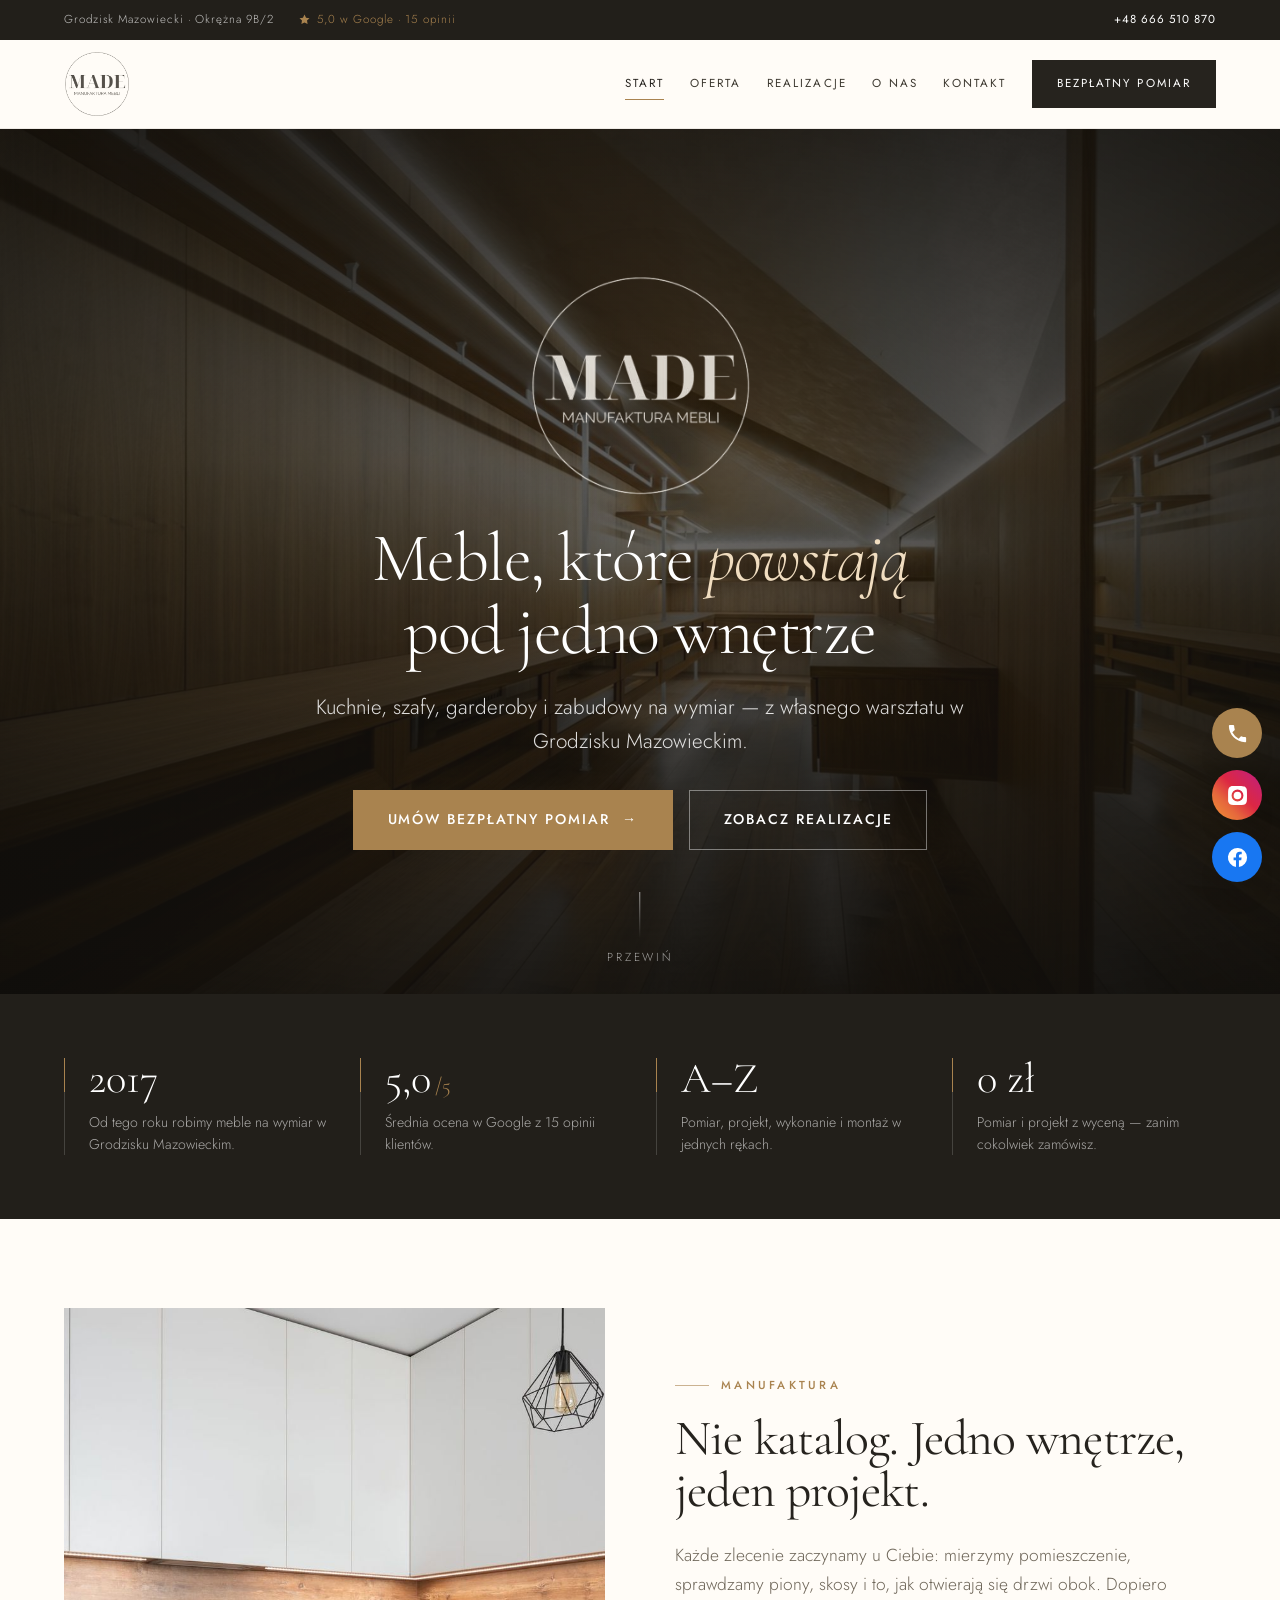
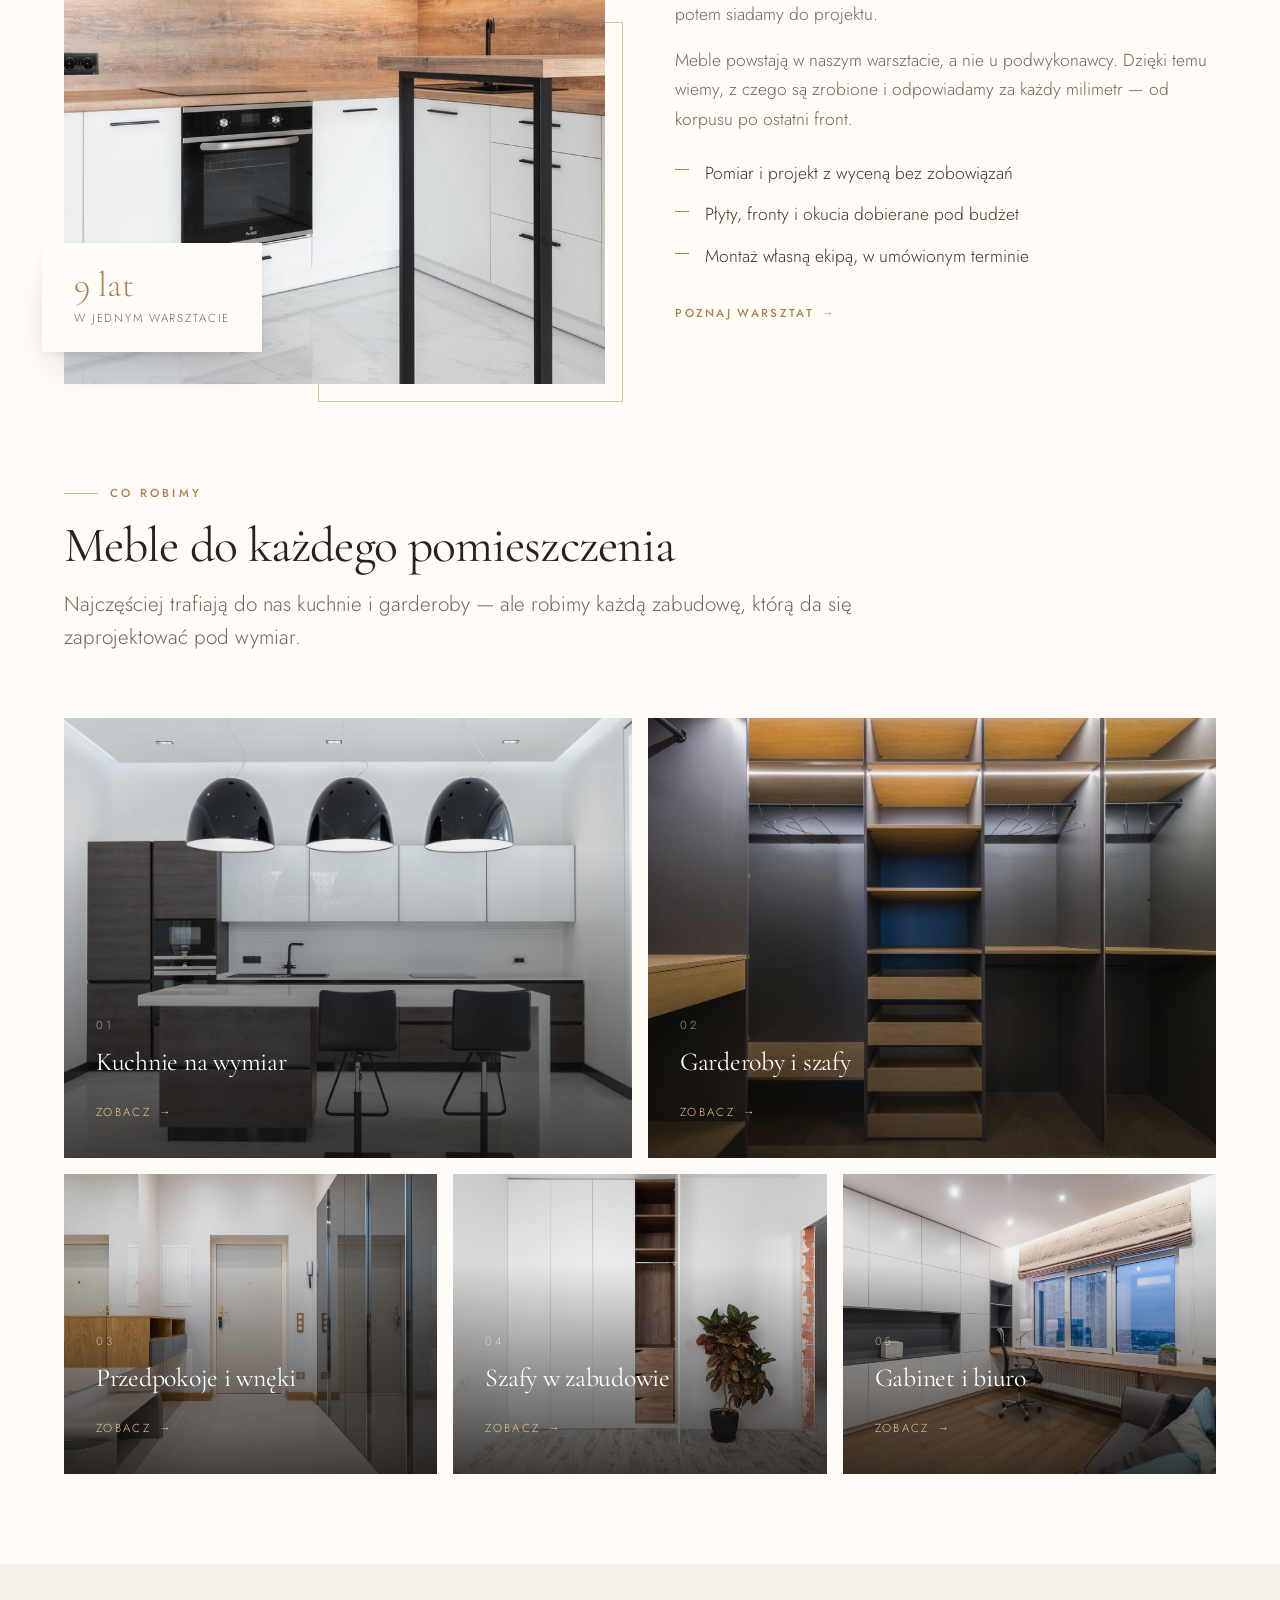
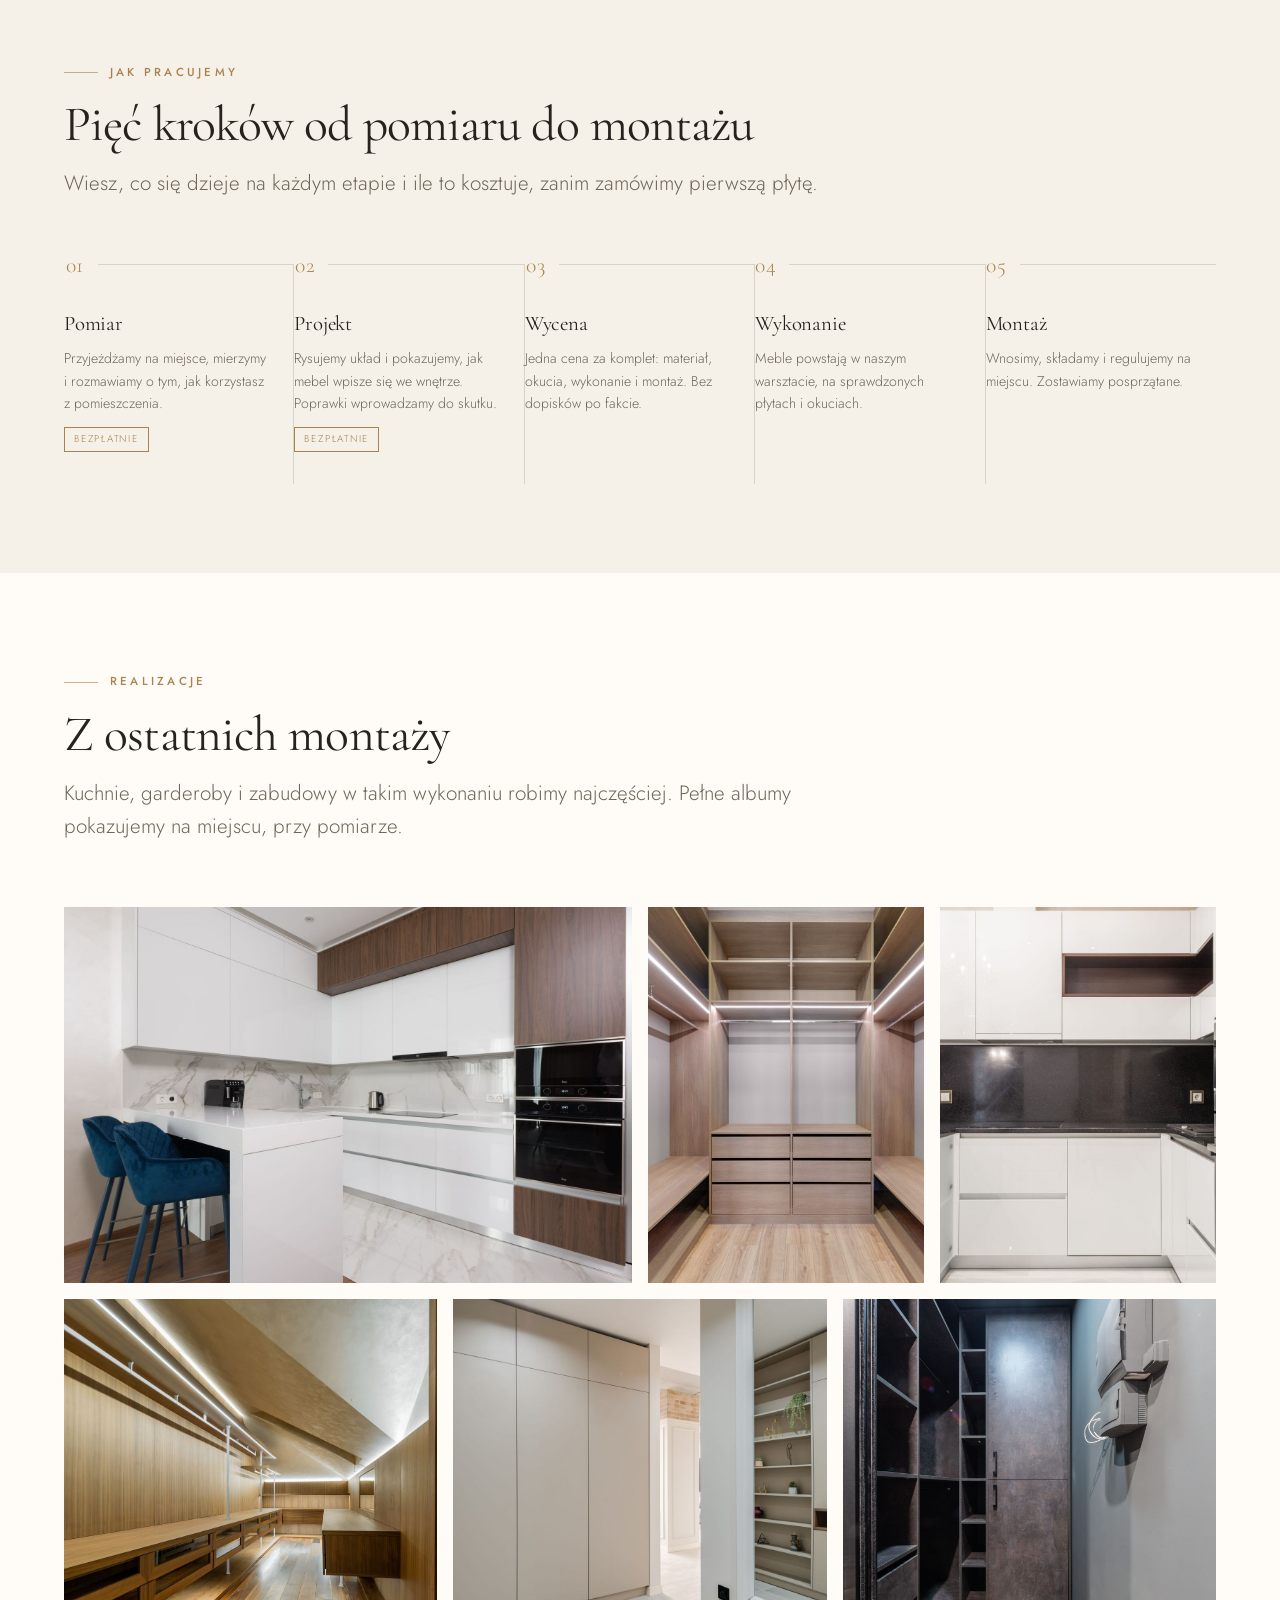
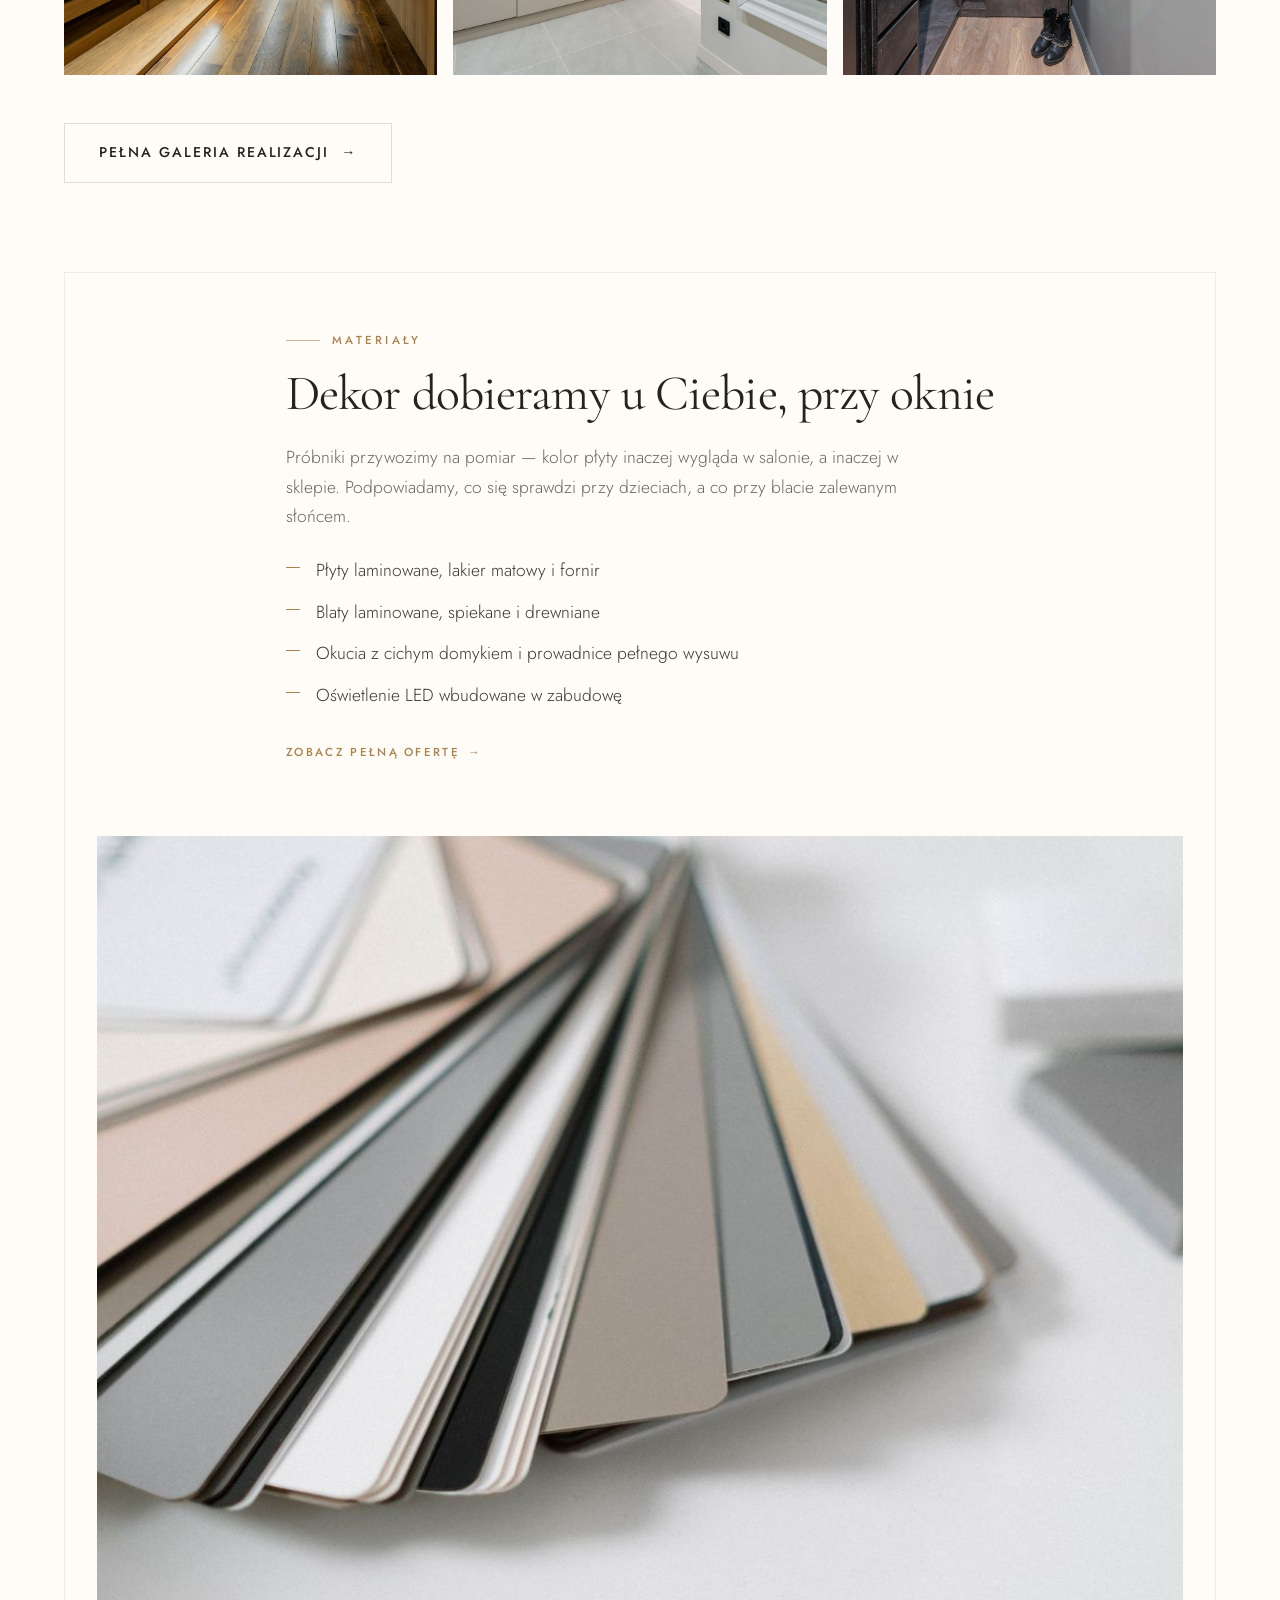
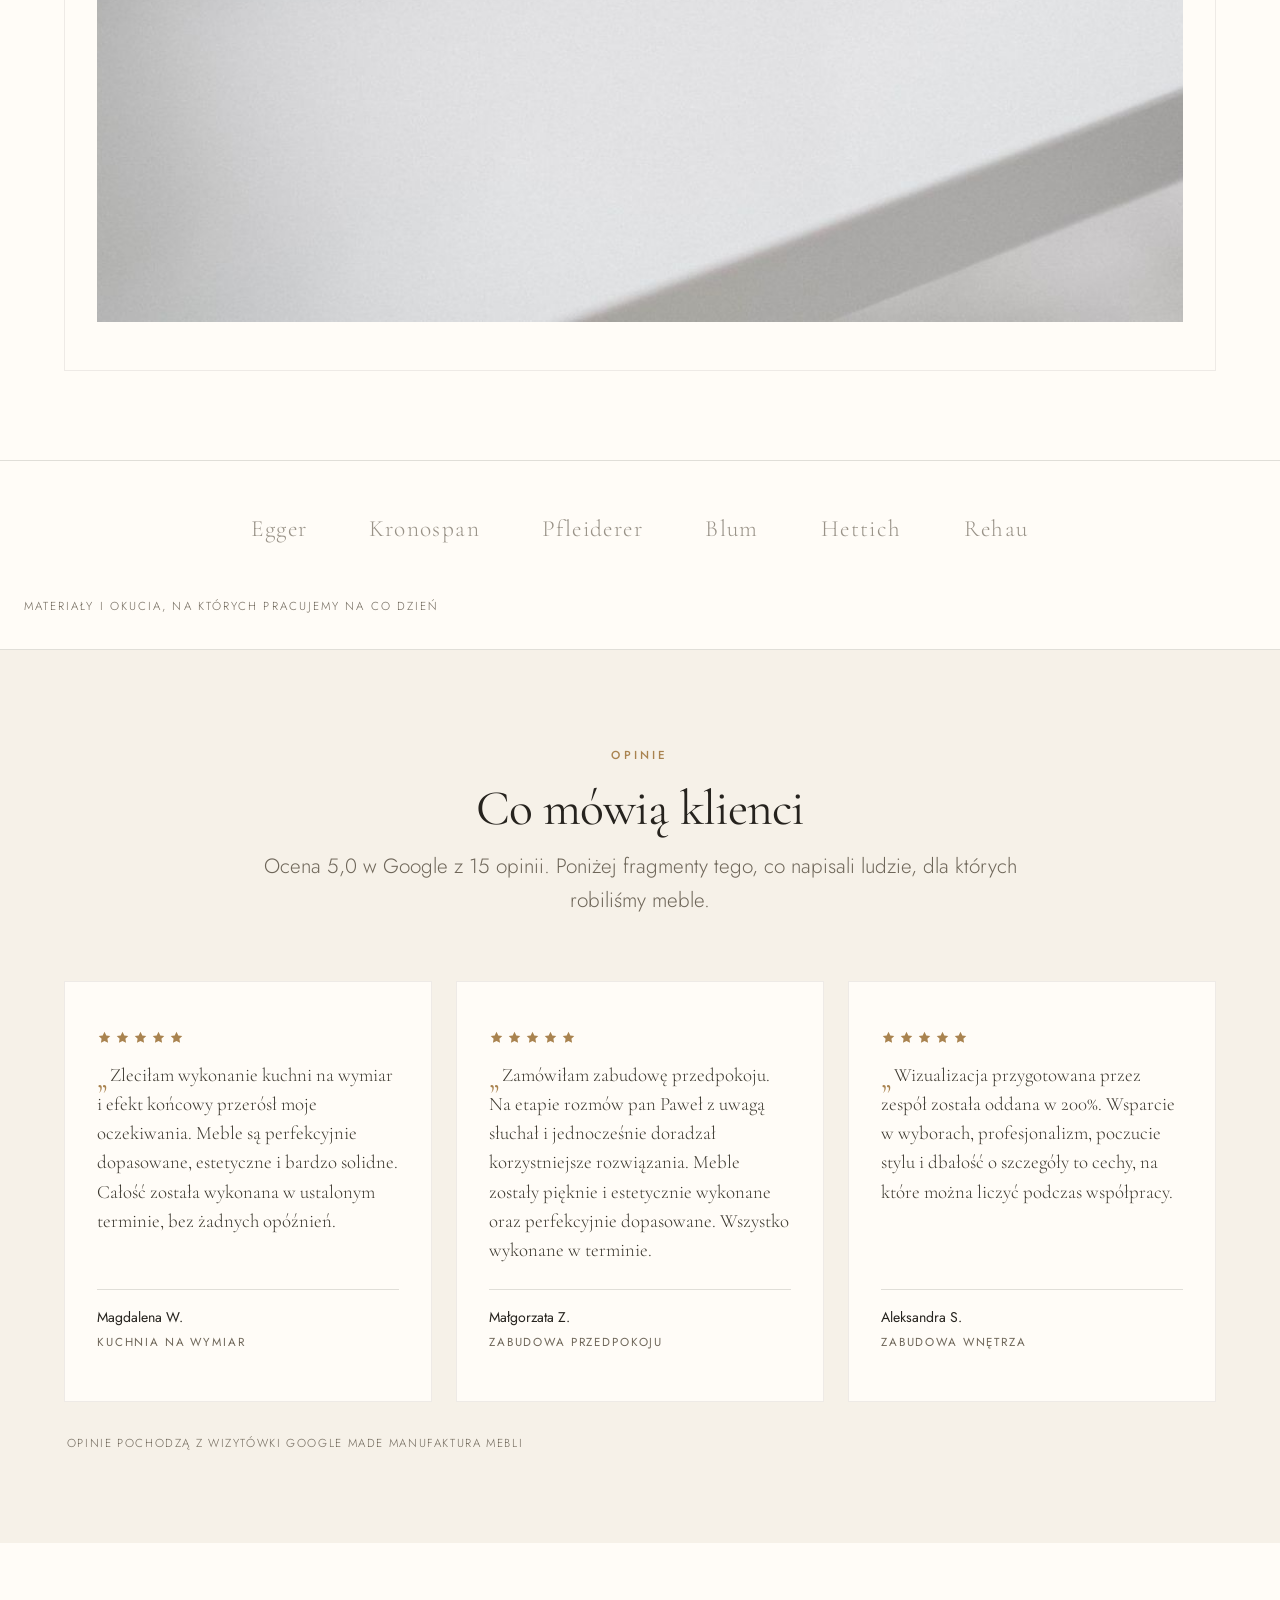
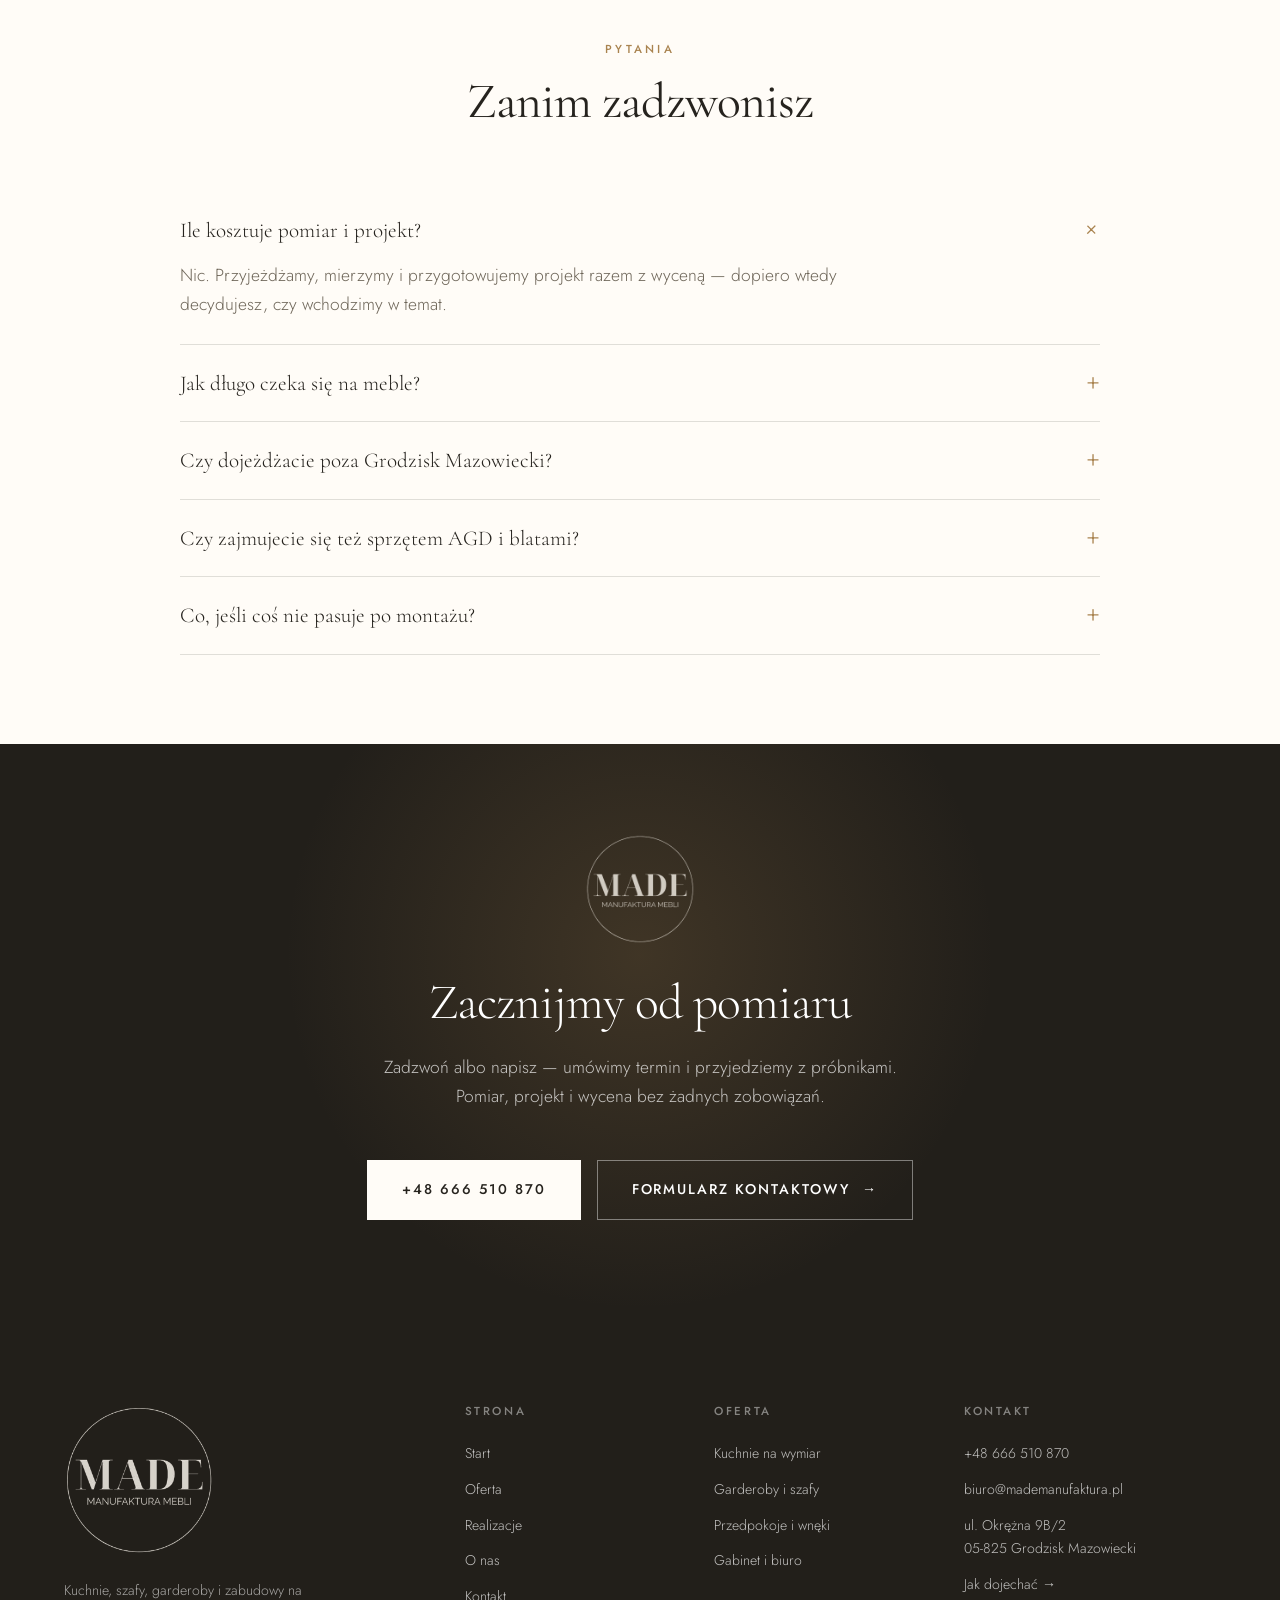
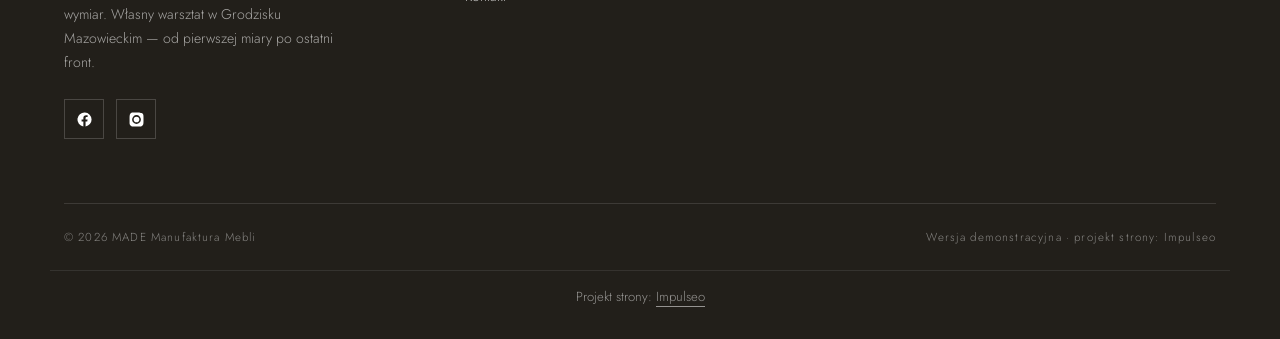
==== commit ae825377: "Stopka: podpis Impulseo z linkiem do impulseo.pl" ====
--- a/index.html
+++ b/index.html
@@ -338,6 +338,8 @@
       <span>Wersja demonstracyjna · projekt strony: Impulseo</span>
     </div>
   </div>
+
+  <p class="impulseo-credit" style="margin:1.4rem auto 0;padding:1rem 1.2rem 0;max-width:1180px;text-align:center;font-size:.82rem;line-height:1.5;opacity:.72;grid-column:1/-1;flex-basis:100%;width:100%;border-top:1px solid rgba(128,128,128,.28)">Projekt strony: <a href="https://impulseo.pl" target="_blank" rel="noopener" style="color:inherit;text-decoration:none;border-bottom:1px solid currentColor">Impulseo</a></p>
 </footer>
 
 <!-- DYMKI -->
--- a/assets/styles.css
+++ b/assets/styles.css
@@ -516,3 +516,64 @@
   .reveal{opacity:1!important;transform:none!important}
   html{scroll-behavior:auto}
 }
+
+/* === HERO-FIT (29.07.2026) — hero DOPASOWUJE SIĘ do wysokości okna =========================
+   Zgłoszenie K. 29.07: na jego laptopie przyciski CTA w hero były ucięte dolną krawędzią
+   (Modern House). Pomiar headless (1512x879 → realny widok 792 px): dolna krawędź CTA
+   wypadała 123 px POD ekranem. Nawet przy maksymalnym oknie (982) było -20 px.
+
+   DLACZEGO POPRZEDNI FIX NIE DZIAŁAŁ: 27.07 dołożyliśmy @media(max-height:820px) — próg.
+   Widok K. ma ~792-895 px, czyli TUŻ NAD progiem → reguła w ogóle się nie włączała.
+   Progi są kruche: każdy inny laptop/dok/pasek zakładek przesuwa granicę.
+
+   ROZWIĄZANIE: zero progów. Każdy rozmiar, który decyduje o wysokości hero (typografia,
+   odstępy, padding), dostaje `min(dotychczasowa-wartość, X svh)` — czyli na wysokim ekranie
+   nic się nie zmienia, a im niższe okno, tym płynniej mniejsze. Treści NIE ucinamy.
+
+   Doklejane na SAM KONIEC styles.css (po motion) → wygrywa kaskadę, nie rusza reguł w miejscu.
+   Weryfikacja: tools-retrofit/measure_fold.py (mierzy zapas pod CTA dla 720/800/879/982). */
+
+/* ---------- HERO KINOWY (strona główna, rodziny „editorial") ---------- */
+.hero-cine .wrap{padding-block:min(var(--space-8),4svh)}
+.hero-cine .eyebrow{margin-bottom:min(var(--space-5),2svh)}
+.hero-cine h1{font-size:min(clamp(2.9rem,2rem + 4.4vw,5.2rem),7.6svh);
+  margin-bottom:min(var(--space-5),2.4svh)}
+.hero-cine .lead{font-size:min(1.125rem,2.3svh);line-height:1.55;
+  margin-bottom:min(var(--space-7),3.2svh)}
+
+/* ---------- HERO FACHOWCY — wariant A (pełny ekran) ---------- */
+.hf-panel{padding-top:min(clamp(6.5rem,13vh,9rem),11svh);
+  padding-bottom:min(clamp(2.6rem,6vh,3.6rem),4svh)}
+.hf-title{font-size:min(clamp(2.3rem,1.6rem + 3.2vw,4.3rem),7svh);
+  margin-top:min(var(--space-4),1.8svh);margin-bottom:min(var(--space-4),1.8svh)}
+.hf-lead{font-size:min(1.18rem,2.3svh);line-height:1.5}
+.hf-phone{margin-top:min(var(--space-6),2.8svh);margin-bottom:min(var(--space-5),2.2svh)}
+.hf-phone-num{font-size:min(clamp(2rem,1.5rem + 2.4vw,3.05rem),5.2svh)}
+.hf-trust{margin-top:min(var(--space-6),2.6svh);padding-top:min(var(--space-4),1.6svh)}
+
+/* Telefon: tam liczy się czytelność, nie upychanie — skalowanie wysokością wyłączone,
+   bo przy 844 px wysokości ekranu svh-limity zaczęłyby zmniejszać tekst bez potrzeby. */
+@media(max-width:680px){
+  .hero-cine h1{font-size:clamp(1.9rem,1.15rem + 4.4vw,2.7rem)}
+  .hero-cine .lead{font-size:.98rem}
+  .hf-title{font-size:clamp(2.1rem,1.6rem + 3.2vw,3rem)}
+  .hf-lead{font-size:1rem}
+  .hf-phone-num{font-size:clamp(1.9rem,1.5rem + 2.4vw,2.5rem)}
+}
+/* === /HERO-FIT === */
+
+
+/* ====== IMPULSEO-FIX-20260731 ======================================================
+   1) PODPIS w stopce jest teraz linkiem do impulseo.pl - ma być widocznie klikalny.
+   2) ŻYWY NAGŁÓWEK: warstwa przenikających kadrów (.mt-hero-layer) miała z-index:1, więc
+      lądowała NAD przyciemnieniem hero, a w rodzinie „fachowcy" nawet nad panelem z tekstem
+      (.hf-panel nie miał własnego z-index). Efekt: przy zmianie zdjęcia napis znikał i wracał.
+      Teraz warstwa idzie tam, gdzie zdjęcie tła (z-index:-2), a treść nagłówka dostaje twardy
+      z-index:3. Zmieniają się WYŁĄCZNIE zdjęcia w tle - napis stoi nieruchomo.
+      (hero-cine celowo pominięte: tam img ma z-index:0 i układ był poprawny.) */
+.foot-bot a.foot-credit{color:rgba(255,255,255,.78);text-decoration:none;border-bottom:1px solid rgba(255,255,255,.28)}
+.foot-bot a.foot-credit:hover{color:#fff;border-bottom-color:#fff}
+.hero-fach > img.mt-hero-layer,.hero-gastro > img.mt-hero-layer,.hero-auto > img.mt-hero-layer,
+.hero-dom > img.mt-hero-layer,.hero-studio > img.mt-hero-layer{z-index:-2}
+.hf-panel,.hf-inner,.hd-panel,.hk-panel,.ha-inner,.hs-inner,.hg-inner{position:relative;z-index:3}
+/* ====== koniec IMPULSEO-FIX-20260731 ====== */
